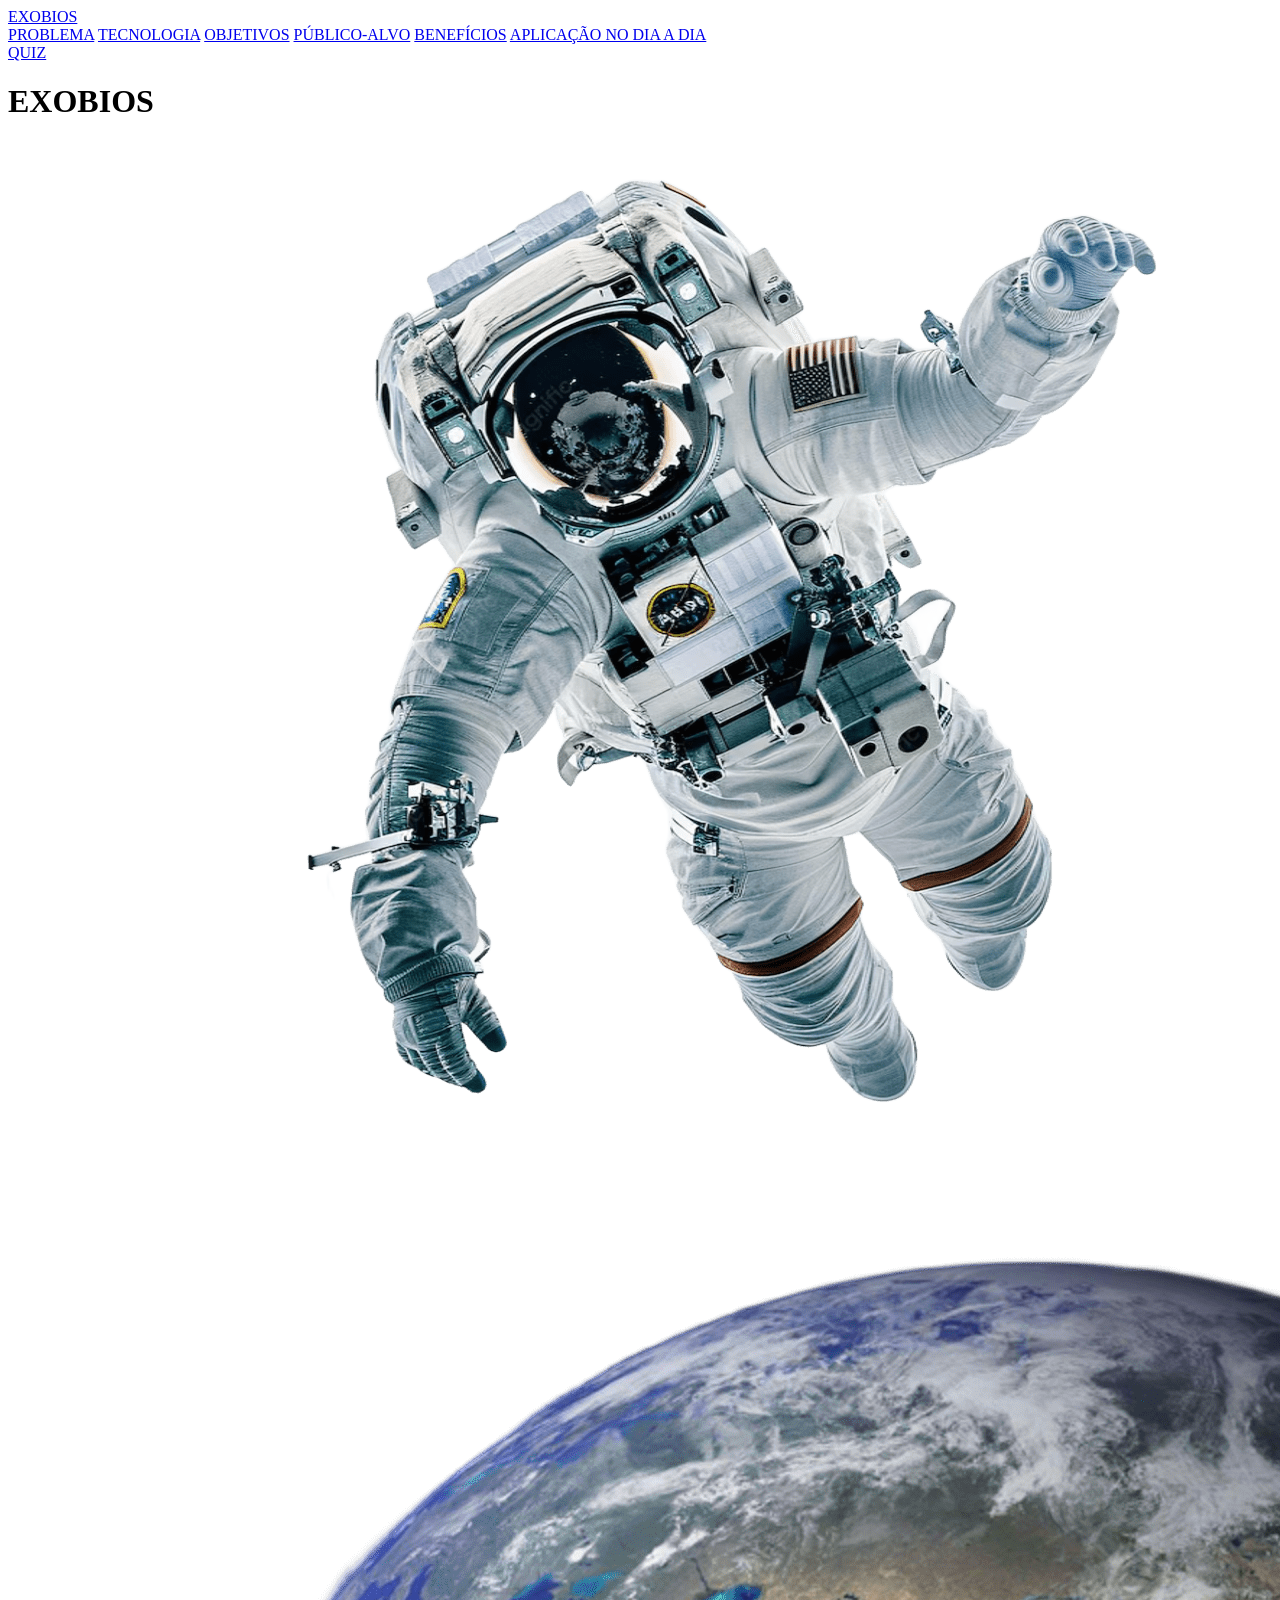
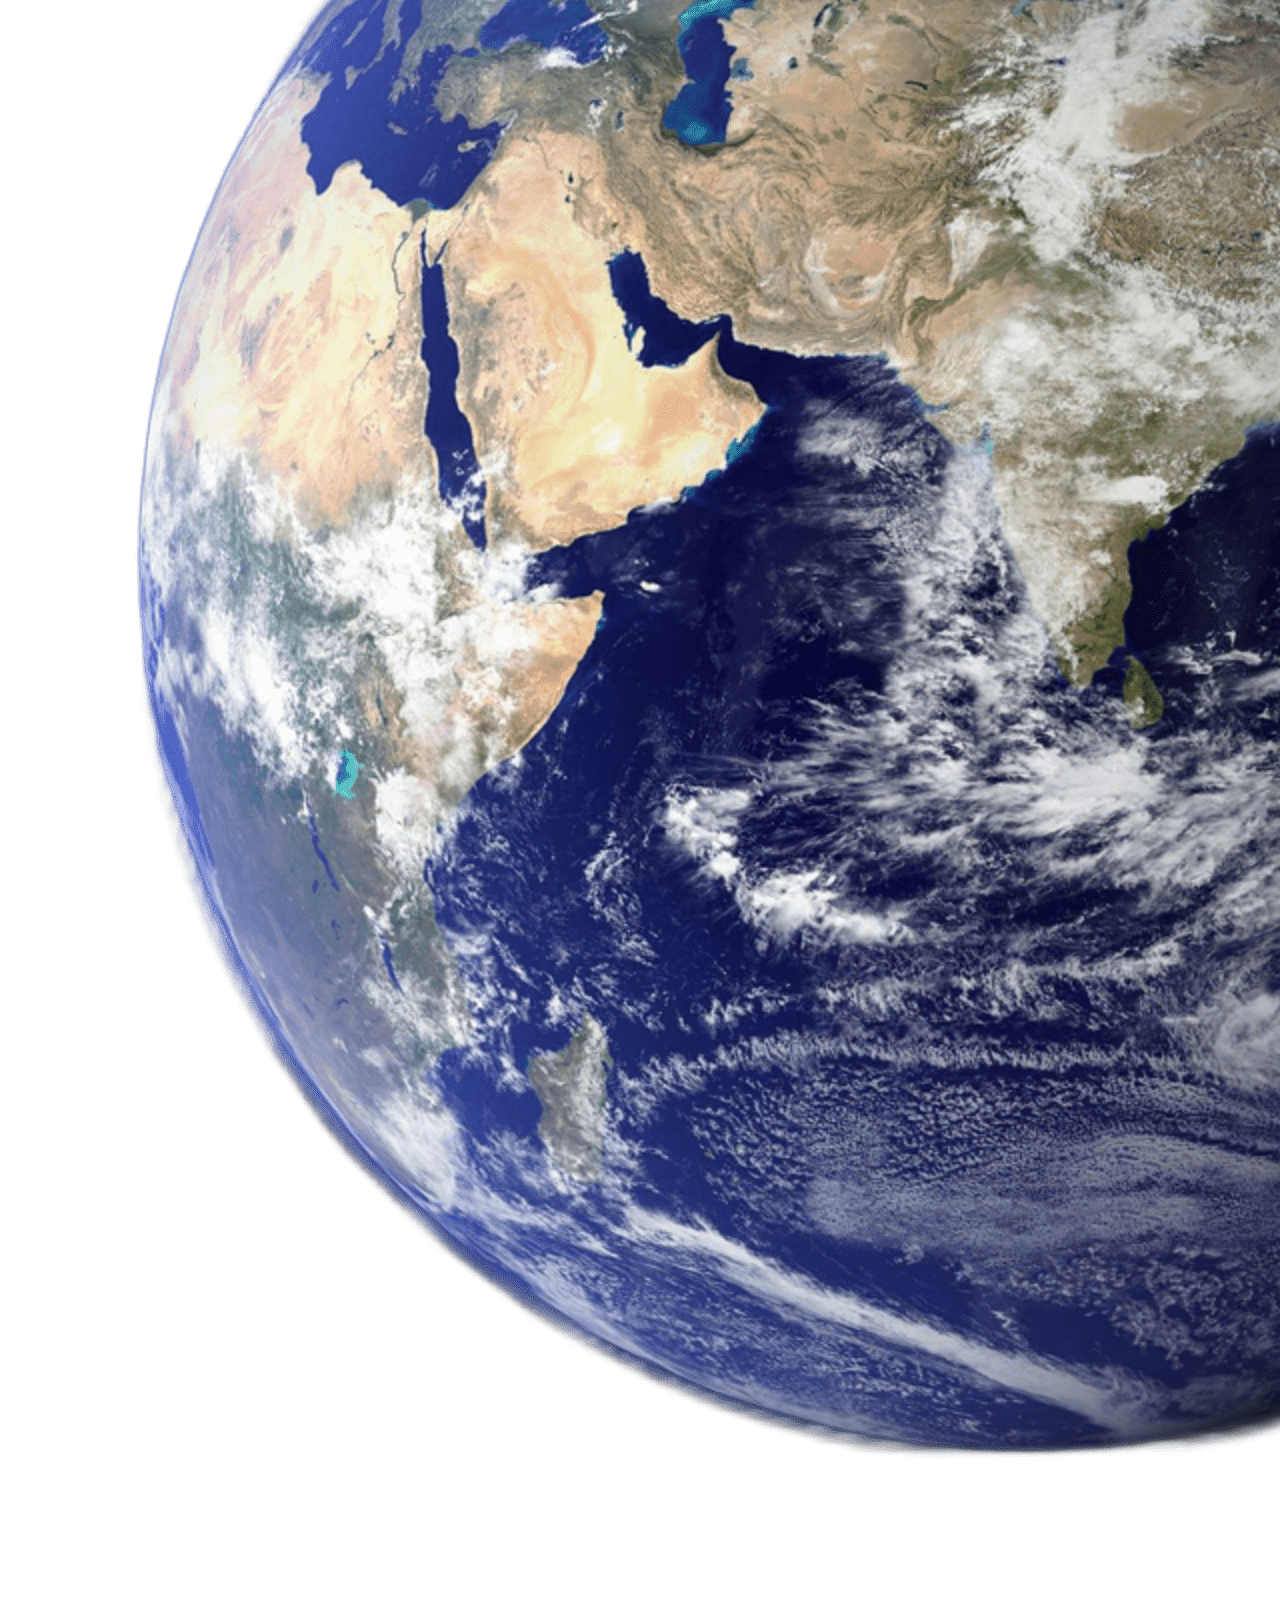
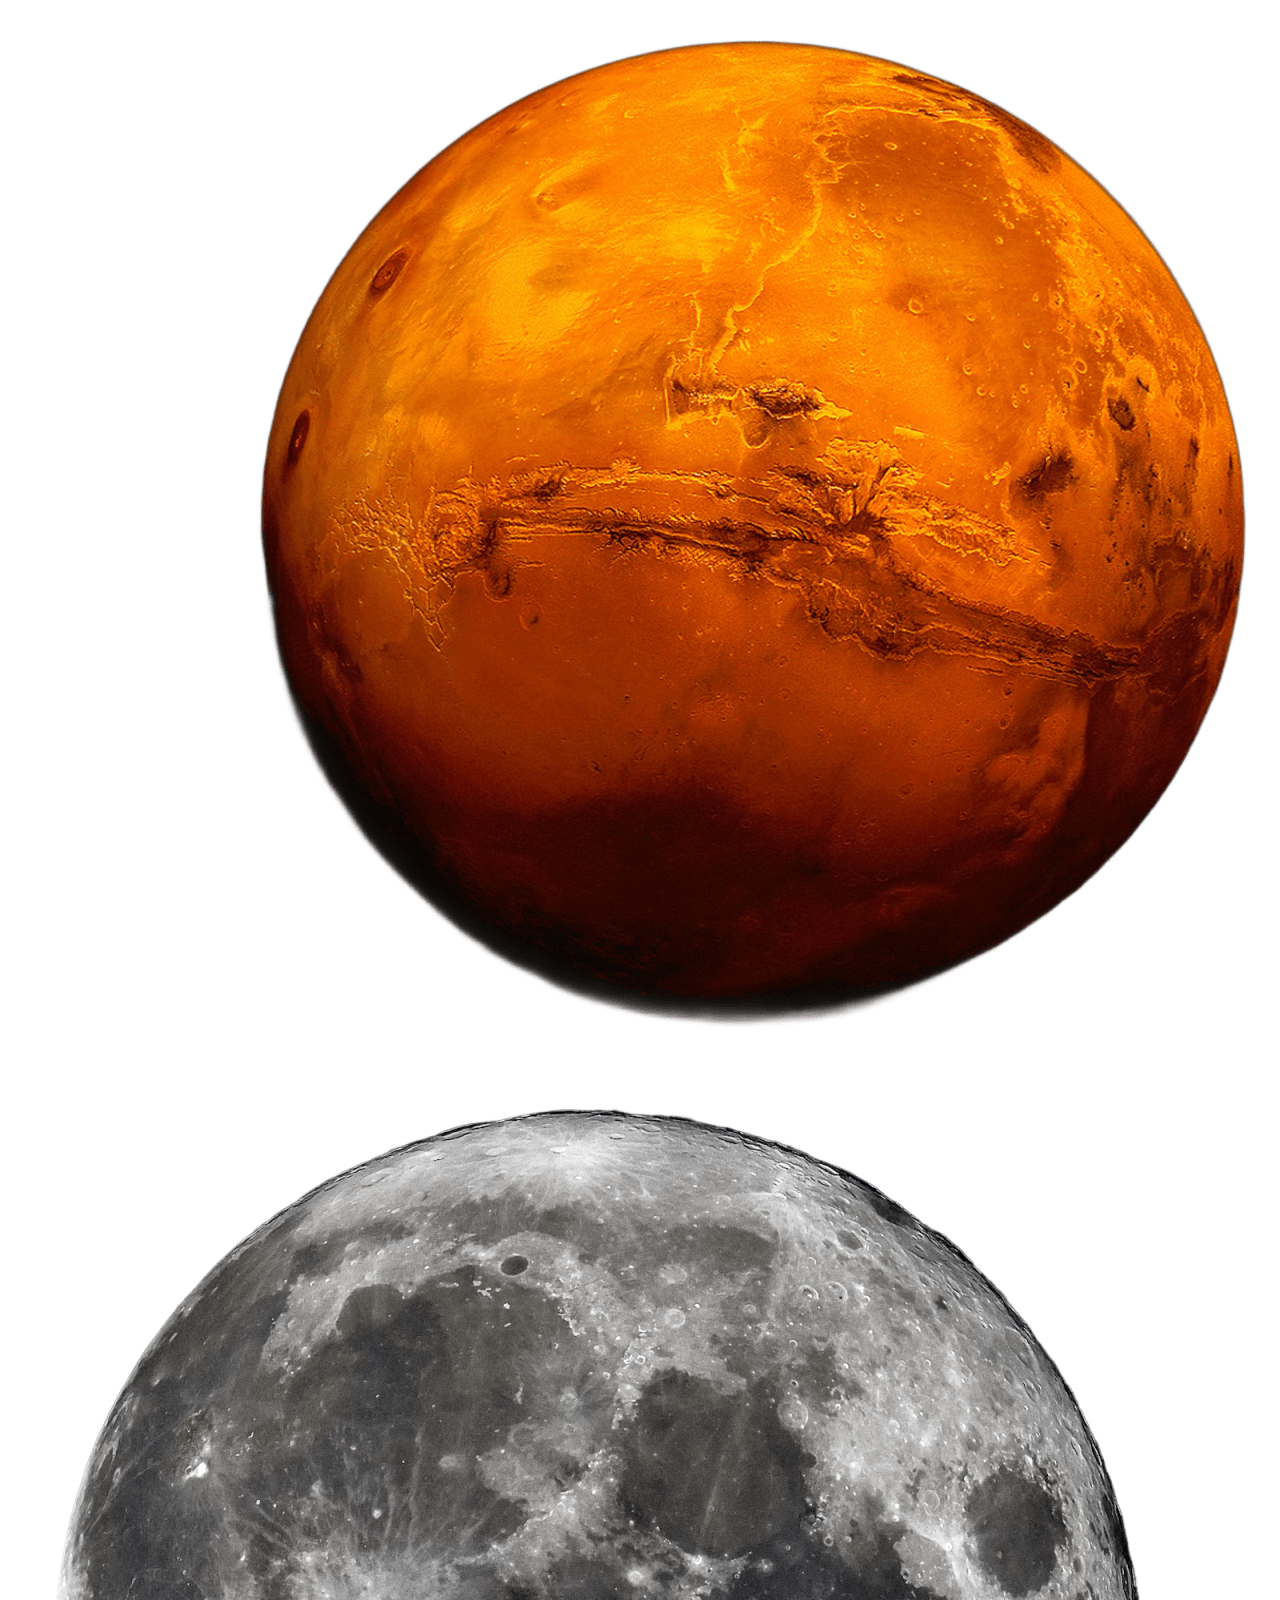
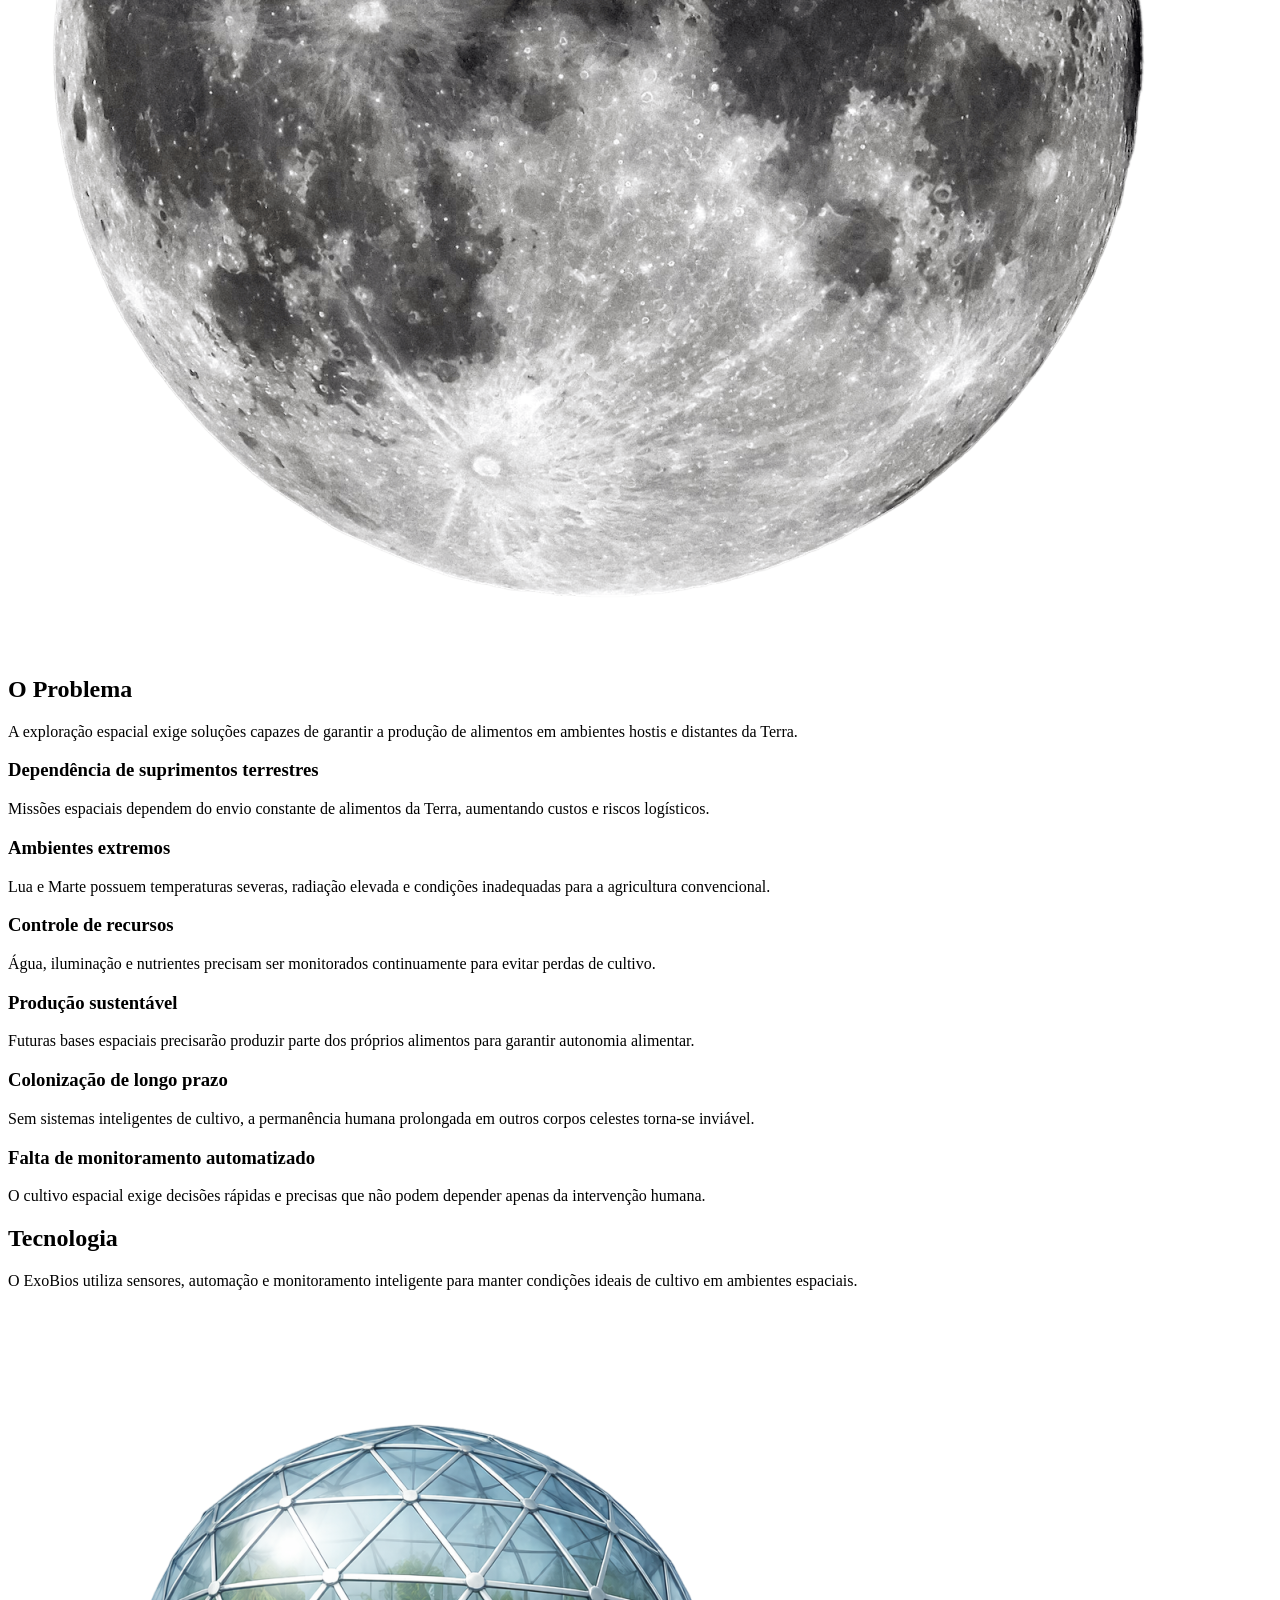
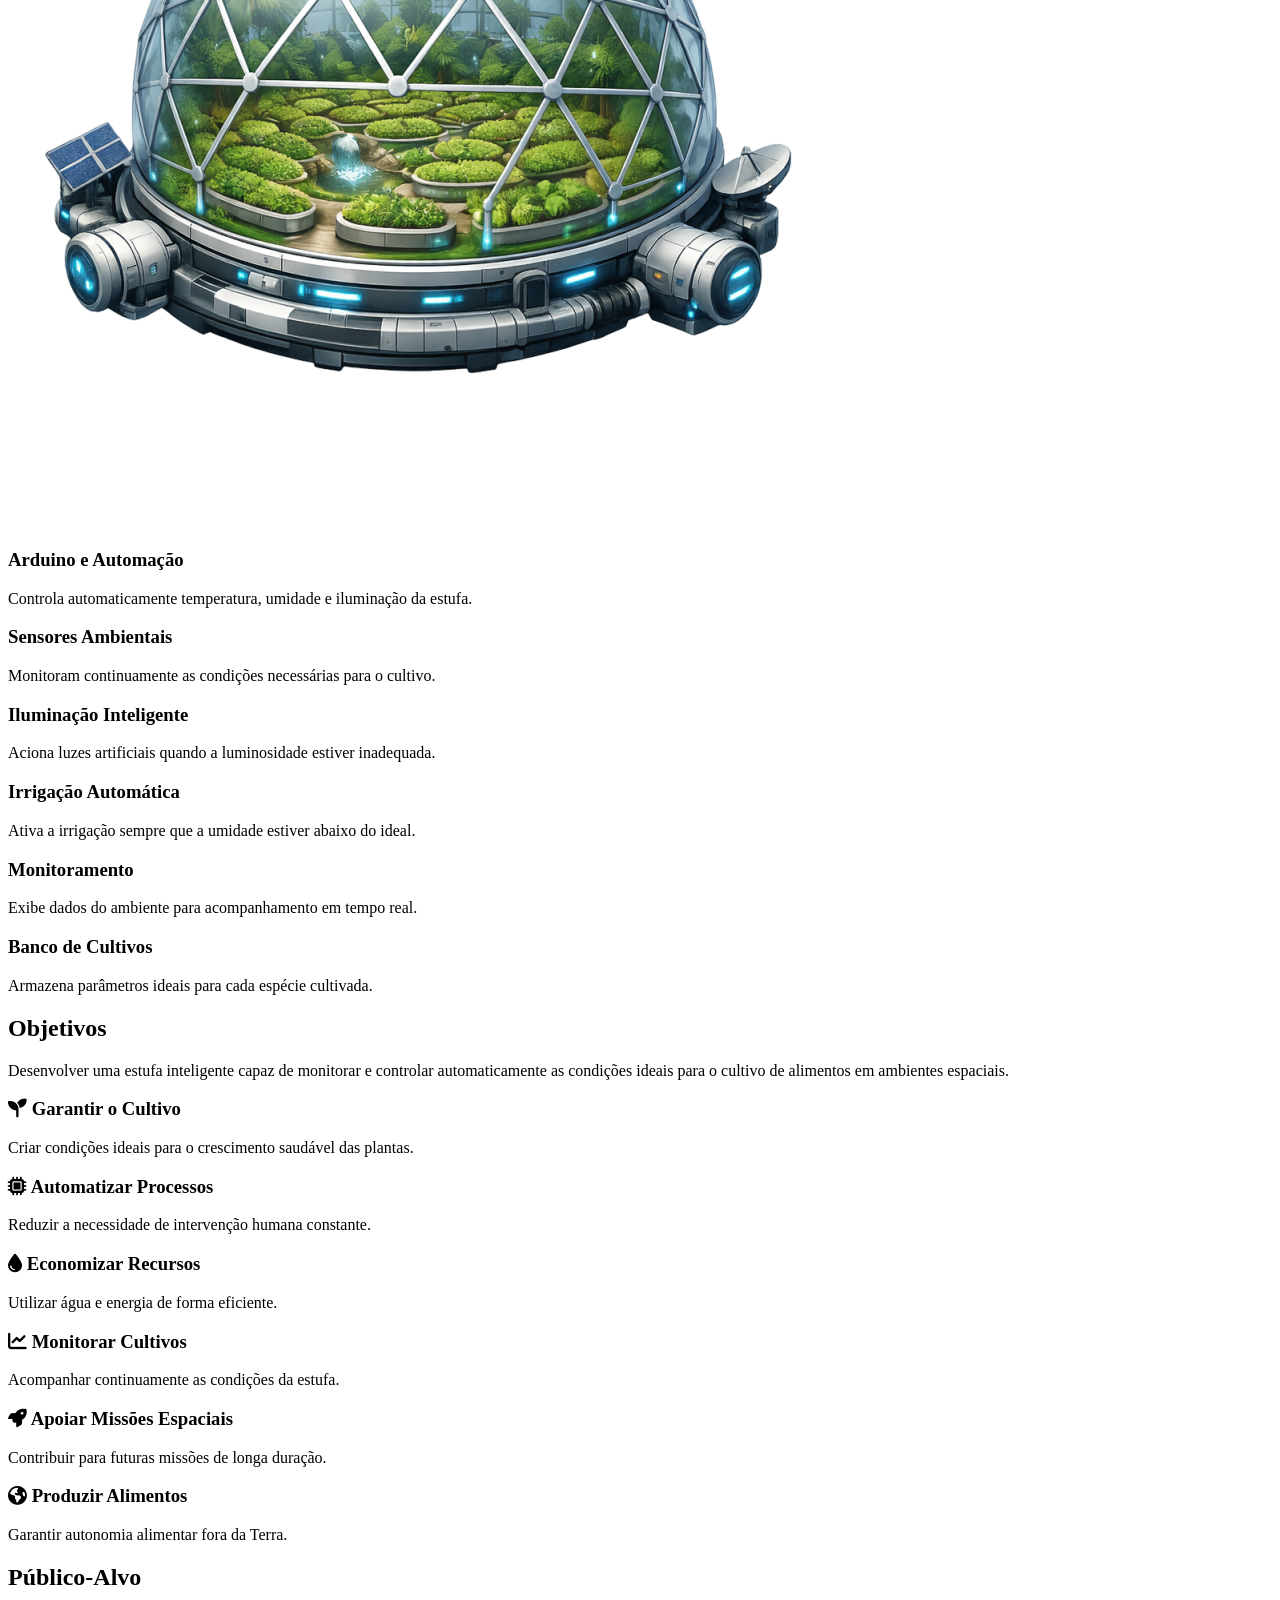
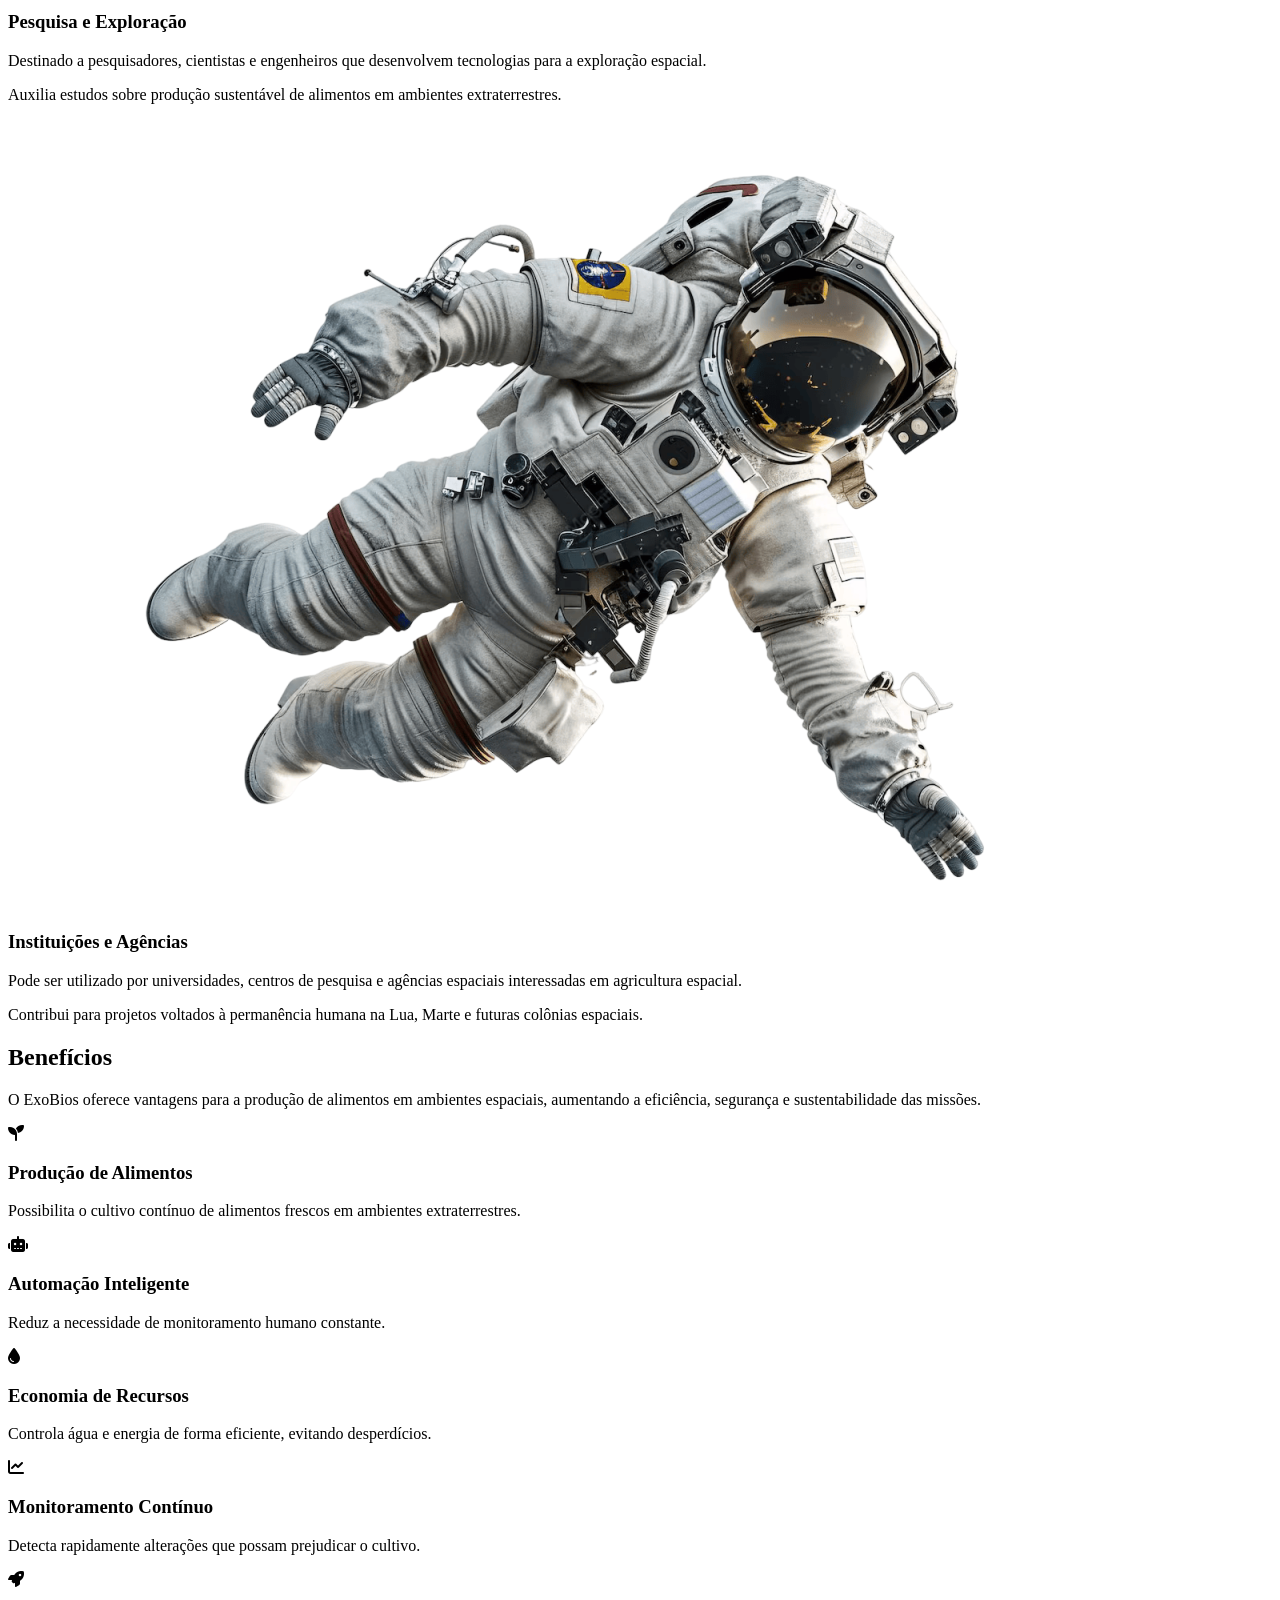
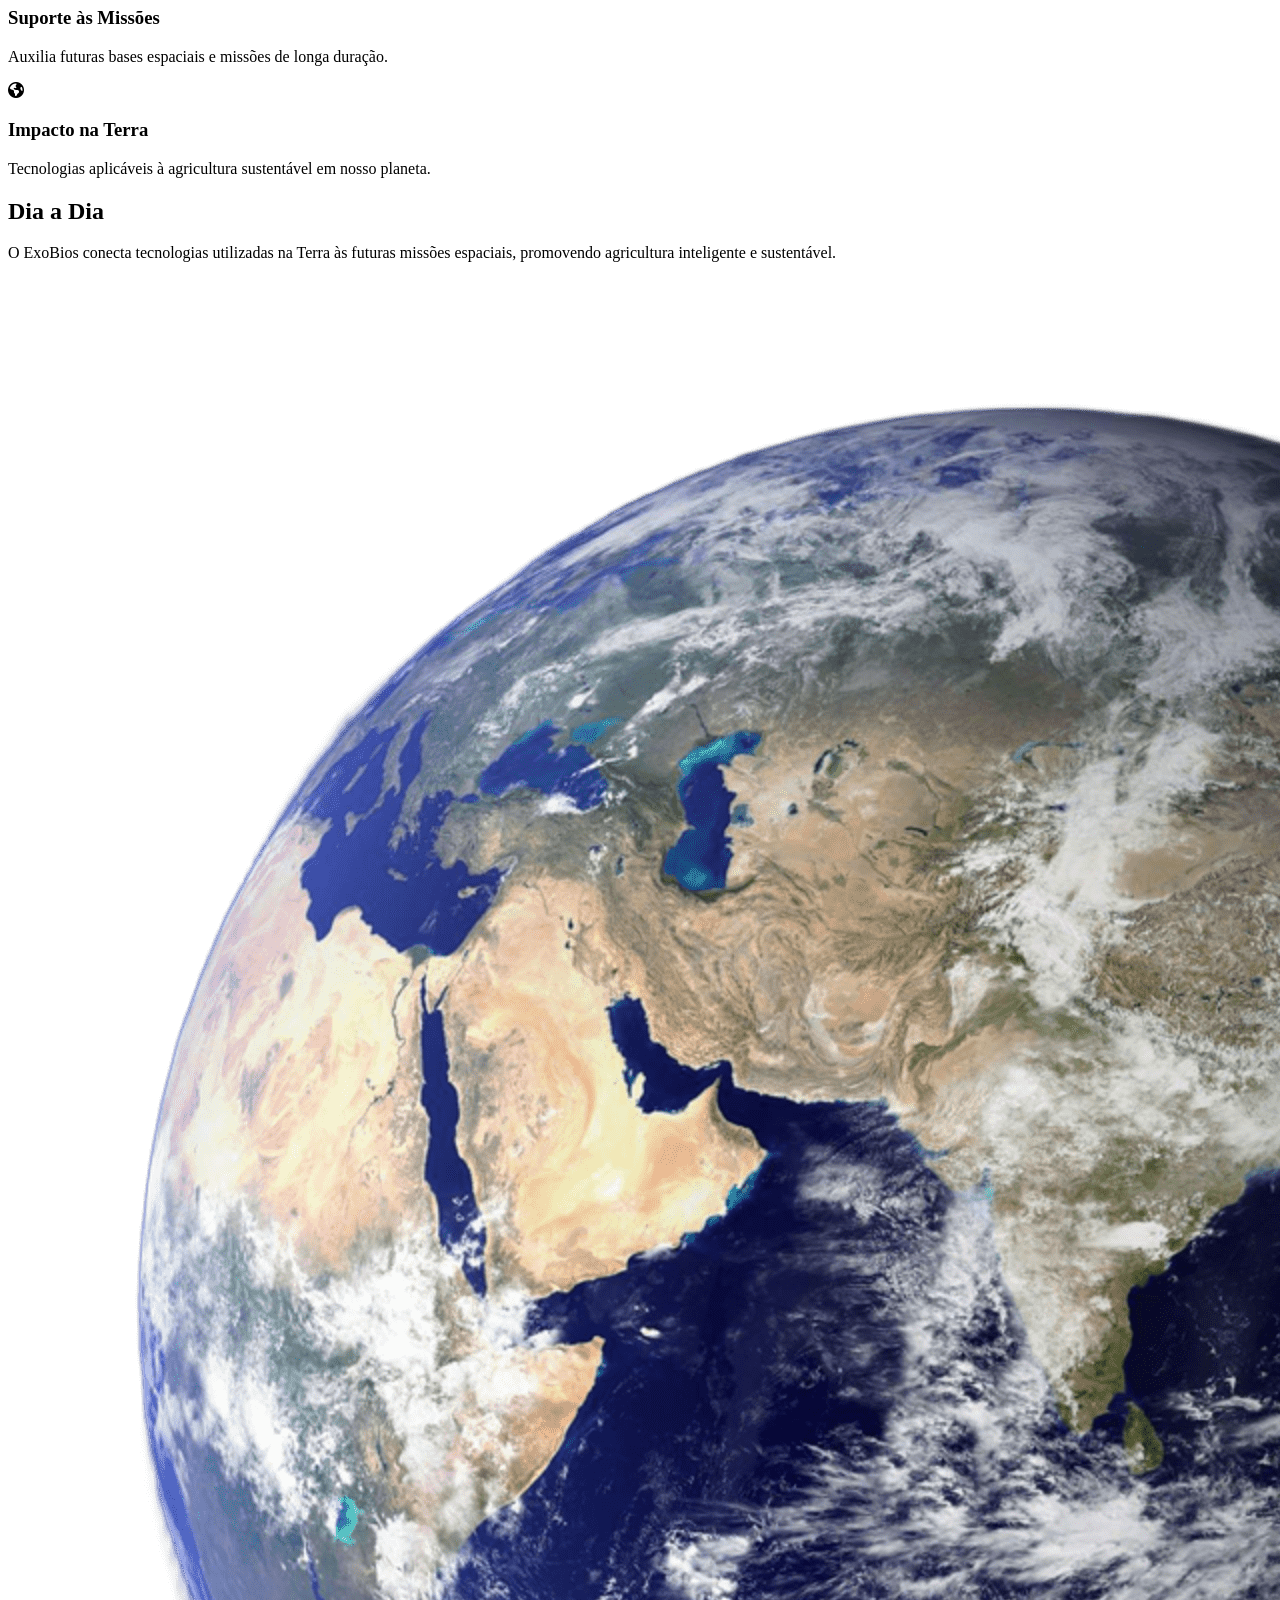
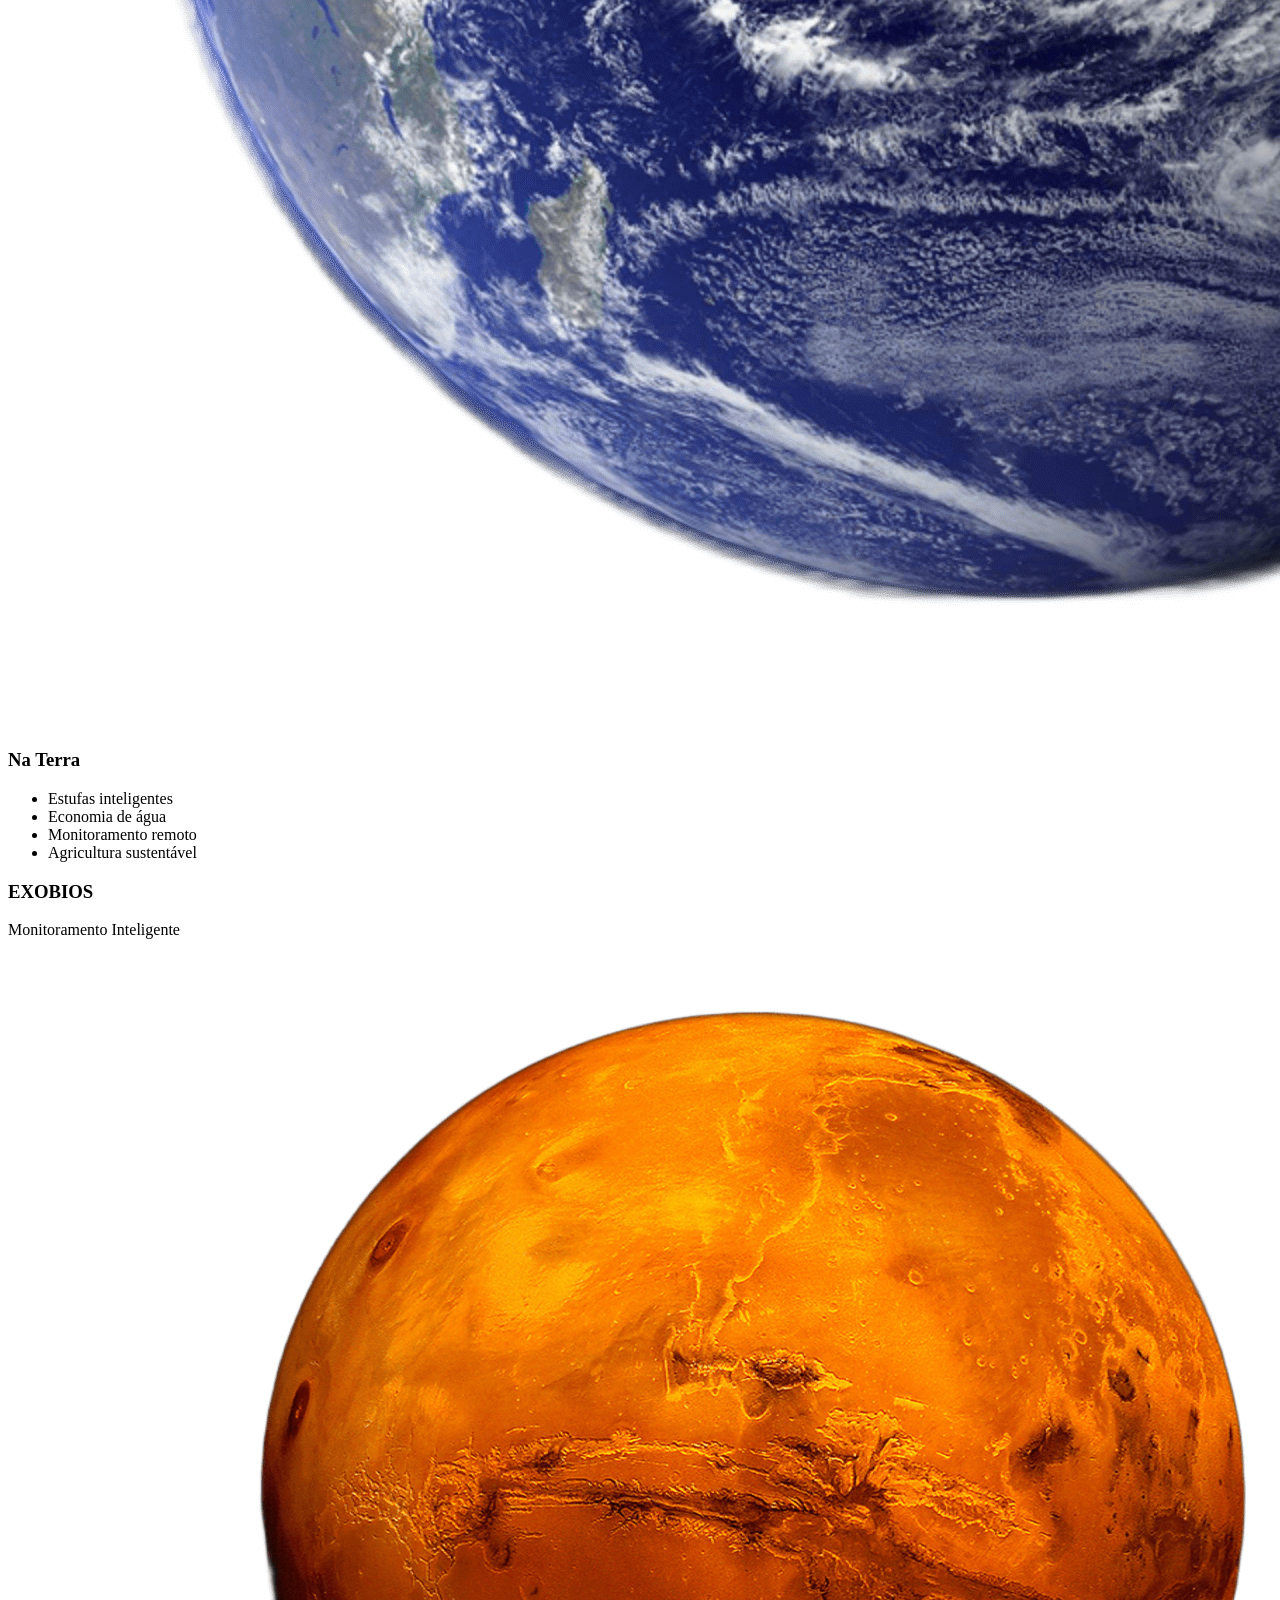
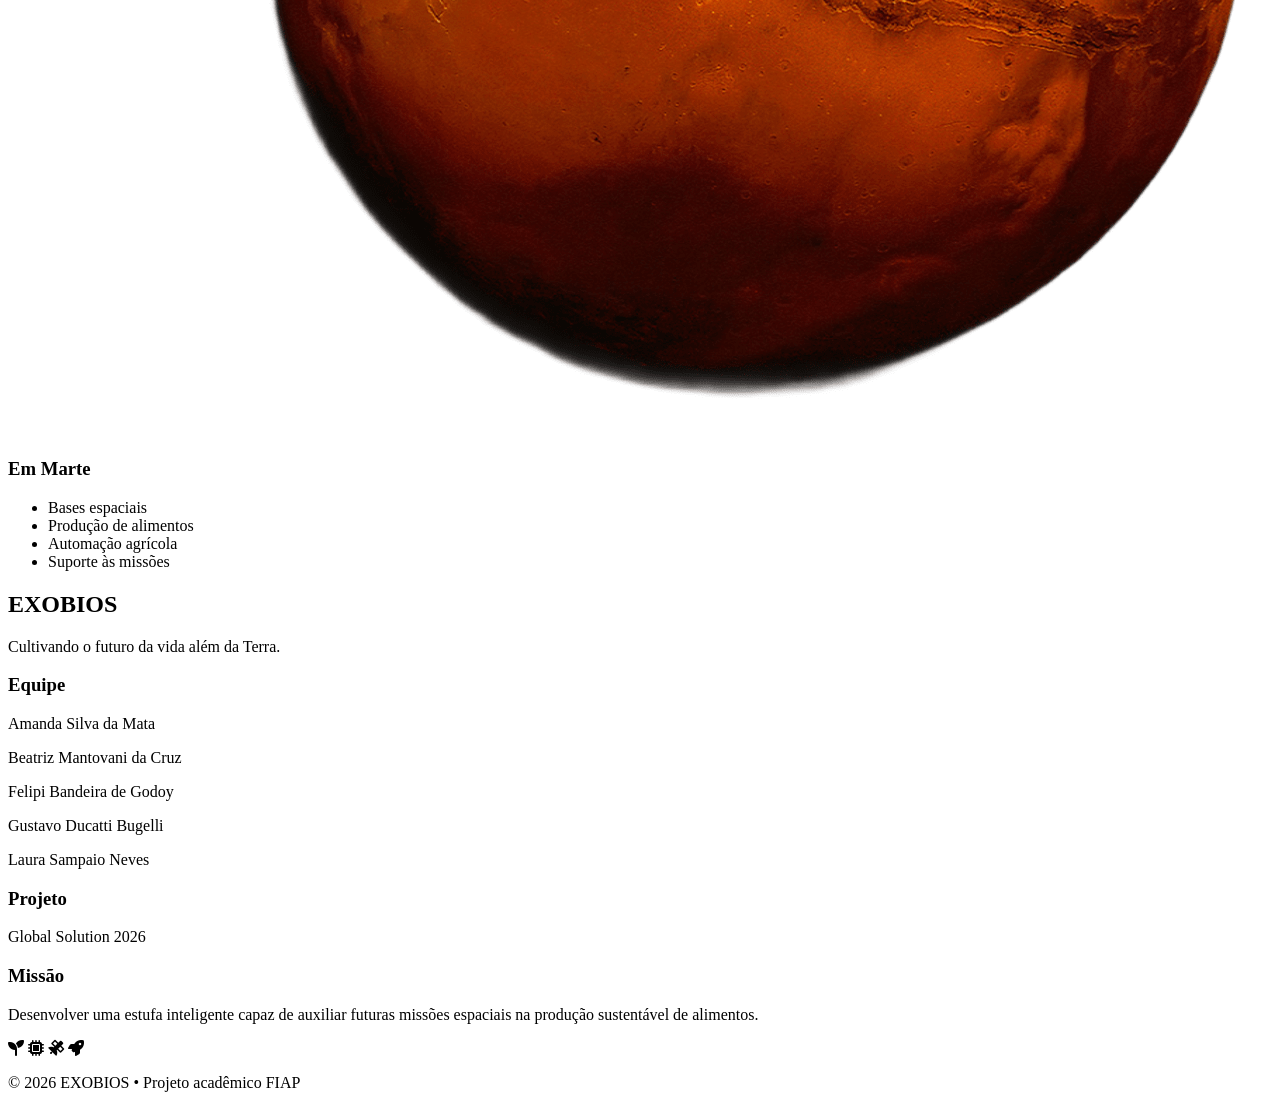
==== index.html @ e30b853f "add: adicionando index" ====
<!DOCTYPE html>
<html lang="en">
<head>
    <meta charset="UTF-8">
    <meta name="viewport" content="width=device-width, initial-scale=1.0">
    <link rel="stylesheet" href="src/style/style.css">
    <link rel="preconnect" href="https://fonts.googleapis.com">
    <link rel="preconnect" href="https://fonts.gstatic.com" crossorigin>
    <link href="https://fonts.googleapis.com/css2?family=Exo+2:ital,wght@0,100..900;1,100..900&family=Roboto:ital,wght@0,100..900;1,100..900&display=swap" rel="stylesheet">
    <link rel="stylesheet" href="https://cdnjs.cloudflare.com/ajax/libs/font-awesome/6.7.2/css/all.min.css">
    <link rel="icon" href="src/assets/imgs/lua-icon.svg" type="image/png">
    <title>EXOBIOS</title>
</head>
<body>
    <section class="wrapper">
        <div id="stars"></div>
        <div id="stars2"></div>
        <div id="stars3"></div>
    </section>
    <header>
        <div class="menu-container">
            <a href="index.html" class="exobios-home">EXOBIOS</a>
            <div class="menu-opcoes">
                <a href="#problema" class="menu-opcoes-link">PROBLEMA</a>
                <a href="#tecnologia" class="menu-opcoes-link">TECNOLOGIA</a>
                <a href="#objetivos" class="menu-opcoes-link">OBJETIVOS</a>
                <a href="#publico-alvo" class="menu-opcoes-link">PÚBLICO-ALVO</a>
                <a href="#beneficios" class="menu-opcoes-link">BENEFÍCIOS</a>
                <a href="#aplicacao" class="menu-opcoes-link">APLICAÇÃO NO DIA A DIA</a>
            </div>
            <a href="#" class="quiz-home">QUIZ</a>
        </div>
    </header>
    <main>
        <div class="hero-section">
            <h1>EXOBIOS</h1>
            <div class="planeta-container-terra">
                <div class="efeito-blur-terra"></div>
                <img src="src/assets/imgs/astronauta.png" alt="astronauta vindo em direção da tela" class="astronauta-img">
                <img src="src/assets/imgs/terra.png" alt="planeta terra" class="terra-img">
            </div>
        </div>
        <section id="problema" class="secao-problema">
            <div class="planeta-container-marte">
                <div class="efeito-blur-marte"></div>
                <img src="src/assets/imgs/marte.png" alt="planeta marte" class="marte-problema">
            </div>
            <div class="planeta-container-lua">
                <div class="efeito-blur-lua"></div>
                <img src="src/assets/imgs/lua.png" alt="satélite natural da terra, a lua" class="lua-problema">
            </div>
            <div class="titulo-secao">
                <div class="conteudo-titulo">
                    <h2>O Problema</h2>
                    <p>
                        A exploração espacial exige soluções capazes de garantir a produção de alimentos
                        em ambientes hostis e distantes da Terra.
                    </p>
                </div>
            </div>
            <div class="cards-problema">
                <div class="card-problema">
                    <h3>Dependência de suprimentos terrestres</h3>
                    <p>
                        Missões espaciais dependem do envio constante de alimentos da Terra,
                        aumentando custos e riscos logísticos.
                    </p>
                </div>
                <div class="card-problema">
                    <h3>Ambientes extremos</h3>
                    <p>
                        Lua e Marte possuem temperaturas severas, radiação elevada e condições
                        inadequadas para a agricultura convencional.
                    </p>
                </div>
                <div class="card-problema">
                    <h3>Controle de recursos</h3>
                    <p>
                        Água, iluminação e nutrientes precisam ser monitorados continuamente
                        para evitar perdas de cultivo.
                    </p>
                </div>
                <div class="card-problema">
                    <h3>Produção sustentável</h3>
                    <p>
                        Futuras bases espaciais precisarão produzir parte dos próprios alimentos
                        para garantir autonomia alimentar.
                    </p>
                </div>
                <div class="card-problema">
                    <h3>Colonização de longo prazo</h3>
                    <p>
                        Sem sistemas inteligentes de cultivo, a permanência humana prolongada
                        em outros corpos celestes torna-se inviável.
                    </p>
                </div>
                <div class="card-problema">
                    <h3>Falta de monitoramento automatizado</h3>
                    <p>
                        O cultivo espacial exige decisões rápidas e precisas que não podem
                        depender apenas da intervenção humana.
                    </p>
                </div>
            </div>
        </section>
        <section id="tecnologia" class="secao-tecnologia">
            <div class="topo-tecnologia">
                <div class="texto-tecnologia">
                    <h2>Tecnologia</h2>
                    <p>
                        O ExoBios utiliza sensores, automação e monitoramento inteligente
                        para manter condições ideais de cultivo em ambientes espaciais.
                    </p>
                </div>
                <div class="imagem-tecnologia">
                    <img src="src/assets/imgs/estufa.png"
                        alt="estufa espacial inteligente">
                </div>
            </div>
            <div class="cards-tecnologia">
                <div class="card-tecnologia">
                    <h3>Arduino e Automação</h3>
                    <p>
                        Controla automaticamente temperatura, umidade e iluminação da estufa.
                    </p>
                </div>
                <div class="card-tecnologia">
                    <h3>Sensores Ambientais</h3>
                    <p>
                        Monitoram continuamente as condições necessárias para o cultivo.
                    </p>
                </div>
                <div class="card-tecnologia">
                    <h3>Iluminação Inteligente</h3>
                    <p>
                        Aciona luzes artificiais quando a luminosidade estiver inadequada.
                    </p>
                </div>
                <div class="card-tecnologia">
                    <h3>Irrigação Automática</h3>
                    <p>
                        Ativa a irrigação sempre que a umidade estiver abaixo do ideal.
                    </p>
                </div>
                <div class="card-tecnologia">
                    <h3>Monitoramento</h3>
                    <p>
                        Exibe dados do ambiente para acompanhamento em tempo real.
                    </p>
                </div>
                <div class="card-tecnologia">
                    <h3>Banco de Cultivos</h3>
                    <p>
                        Armazena parâmetros ideais para cada espécie cultivada.
                    </p>
                </div>
            </div>
        </section>
        <section id="objetivos" class="secao-objetivos">
            <div class="titulo-objetivos">
                <h2>Objetivos</h2>
                <p>
                    Desenvolver uma estufa inteligente capaz de monitorar e controlar
                    automaticamente as condições ideais para o cultivo de alimentos em ambientes espaciais.
                </p>
            </div>
            <div class="timeline">
                <div class="objetivo-item">
                    <div class="circulo"></div>
                    <div class="conteudo">
                        <h3><i class="fa-solid fa-seedling"></i> Garantir o Cultivo</h3>
                        <p>Criar condições ideais para o crescimento saudável das plantas.</p>
                    </div>
                </div>
                <div class="objetivo-item">
                    <div class="circulo"></div>
                    <div class="conteudo">
                        <h3><i class="fa-solid fa-microchip"></i> Automatizar Processos</h3>
                        <p>Reduzir a necessidade de intervenção humana constante.</p>
                    </div>
                </div>
                <div class="objetivo-item">
                    <div class="circulo"></div>
                    <div class="conteudo">
                        <h3><i class="fa-solid fa-droplet"></i> Economizar Recursos</h3>
                        <p>Utilizar água e energia de forma eficiente.</p>
                    </div>
                </div>
                <div class="objetivo-item">
                    <div class="circulo"></div>
                    <div class="conteudo">
                        <h3><i class="fa-solid fa-chart-line"></i> Monitorar Cultivos</h3>
                        <p>Acompanhar continuamente as condições da estufa.</p>
                    </div>
                </div>
                <div class="objetivo-item">
                    <div class="circulo"></div>
                    <div class="conteudo">
                        <h3><i class="fa-solid fa-rocket"></i> Apoiar Missões Espaciais</h3>
                        <p>Contribuir para futuras missões de longa duração.</p>
                    </div>
                </div>
                <div class="objetivo-item">
                    <div class="circulo"></div>
                    <div class="conteudo">
                        <h3><i class="fa-solid fa-earth-americas"></i> Produzir Alimentos</h3>
                        <p>Garantir autonomia alimentar fora da Terra.</p>
                    </div>
                </div>
            </div>
        </section>
        <section id="publico-alvo" class="secao-publico-alvo">
            <div class="titulo-publico">
                <h2>Público-Alvo</h2>
            </div>
            <div class="conteudo-publico">
                <div class="texto-publico esquerda">
                    <h3>Pesquisa e Exploração</h3>
                    <p>
                        Destinado a pesquisadores, cientistas e engenheiros que desenvolvem
                        tecnologias para a exploração espacial.
                    </p>
                    <p>
                        Auxilia estudos sobre produção sustentável de alimentos em ambientes
                        extraterrestres.
                    </p>
                </div>
                <div class="imagem-publico">
                    <img src="src/assets/imgs/astronauta2.png"
                        alt="astronauta realizando no espaço">
                </div>
                <div class="texto-publico direita">
                    <h3>Instituições e Agências</h3>
                    <p>
                        Pode ser utilizado por universidades, centros de pesquisa e
                        agências espaciais interessadas em agricultura espacial.
                    </p>
                    <p>
                        Contribui para projetos voltados à permanência humana na Lua,
                        Marte e futuras colônias espaciais.
                    </p>
                </div>
            </div>
        </section>
        <section id="beneficios" class="secao-beneficios">
            <div class="titulo-beneficios">
                <h2>Benefícios</h2>
                <p>
                    O ExoBios oferece vantagens para a produção de alimentos em ambientes espaciais,
                    aumentando a eficiência, segurança e sustentabilidade das missões.
                </p>
            </div>
            <div class="beneficios-container">
                <div class="beneficio-item">
                    <i class="fa-solid fa-seedling icone-beneficio"></i>
                    <h3>Produção de Alimentos</h3>
                    <p>
                        Possibilita o cultivo contínuo de alimentos frescos em ambientes extraterrestres.
                    </p>
                </div>
                <div class="beneficio-item">
                    <i class="fa-solid fa-robot icone-beneficio"></i>
                    <h3>Automação Inteligente</h3>
                    <p>
                        Reduz a necessidade de monitoramento humano constante.
                    </p>
                </div>
                <div class="beneficio-item">
                    <i class="fa-solid fa-droplet icone-beneficio"></i>
                    <h3>Economia de Recursos</h3>
                    <p>
                        Controla água e energia de forma eficiente, evitando desperdícios.
                    </p>
                </div>
                <div class="beneficio-item">
                    <i class="fa-solid fa-chart-line icone-beneficio"></i>
                    <h3>Monitoramento Contínuo</h3>
                    <p>
                        Detecta rapidamente alterações que possam prejudicar o cultivo.
                    </p>
                </div>
                <div class="beneficio-item">
                    <i class="fa-solid fa-rocket icone-beneficio"></i>
                    <h3>Suporte às Missões</h3>
                    <p>
                        Auxilia futuras bases espaciais e missões de longa duração.
                    </p>
                </div>
                <div class="beneficio-item">
                    <i class="fa-solid fa-earth-americas icone-beneficio"></i>
                    <h3>Impacto na Terra</h3>
                    <p>
                        Tecnologias aplicáveis à agricultura sustentável em nosso planeta.
                    </p>
                </div>
            </div>
        </section>
        <section id="aplicacao" class="secao-aplicacao">
            <div class="titulo-aplicacao">
                <h2>Dia a Dia</h2>
                <p>
                    O ExoBios conecta tecnologias utilizadas na Terra às futuras missões espaciais,
                    promovendo agricultura inteligente e sustentável.
                </p>
            </div>
            <div class="aplicacao-container">
                <div class="planeta-aplicacao">
                    <img src="src/assets/imgs/terra.png" alt="planeta terra">
                    <h3>Na Terra</h3>
                    <ul>
                        <li>Estufas inteligentes</li>
                        <li>Economia de água</li>
                        <li>Monitoramento remoto</li>
                        <li>Agricultura sustentável</li>
                    </ul>
                </div>
                <div class="exobios-centro">
                    <div class="linha-esquerda"></div>
                    <div class="nucleo-exobios">
                        <h3>EXOBIOS</h3>
                        <p>Monitoramento Inteligente</p>
                    </div>
                    <div class="linha-direita"></div>
                </div>
                <div class="planeta-aplicacao">
                    <img src="src/assets/imgs/marte.png" alt="planeta marte">
                    <h3>Em Marte</h3>
                    <ul>
                        <li>Bases espaciais</li>
                        <li>Produção de alimentos</li>
                        <li>Automação agrícola</li>
                        <li>Suporte às missões</li>
                    </ul>
                </div>
            </div>
        </section>
    </main>
        <footer class="footer-exobios">
    <div class="footer-topo">
        <div class="footer-linha"></div>
        <h2 class="footer-logo">EXOBIOS</h2>
        <p class="footer-slogan">
            Cultivando o futuro da vida além da Terra.
        </p>
    </div>
    <div class="footer-conteudo">
        <div class="footer-coluna">
            <h3>Equipe</h3>
            <p>Amanda Silva da Mata</p>
            <p>Beatriz Mantovani da Cruz</p>
            <p>Felipi Bandeira de Godoy</p>
            <p>Gustavo Ducatti Bugelli</p>
            <p>Laura Sampaio Neves</p>
        </div>
        <div class="footer-coluna">
            <h3>Projeto</h3>
            <p>Global Solution 2026</p>
        </div>
        <div class="footer-coluna">
            <h3>Missão</h3>
            <p>
                Desenvolver uma estufa inteligente capaz de auxiliar
                futuras missões espaciais na produção sustentável de alimentos.
            </p>
        </div>
    </div>
    <div class="footer-base">
        <div class="footer-planetas">
            <i class="fa-solid fa-seedling"></i>
            <i class="fa-solid fa-microchip"></i>
            <i class="fa-solid fa-satellite"></i>
            <i class="fa-solid fa-rocket"></i>
        </div>
        <p>
            © 2026 EXOBIOS • Projeto acadêmico FIAP
        </p>
    </div>
    </footer>
</body>
</html>
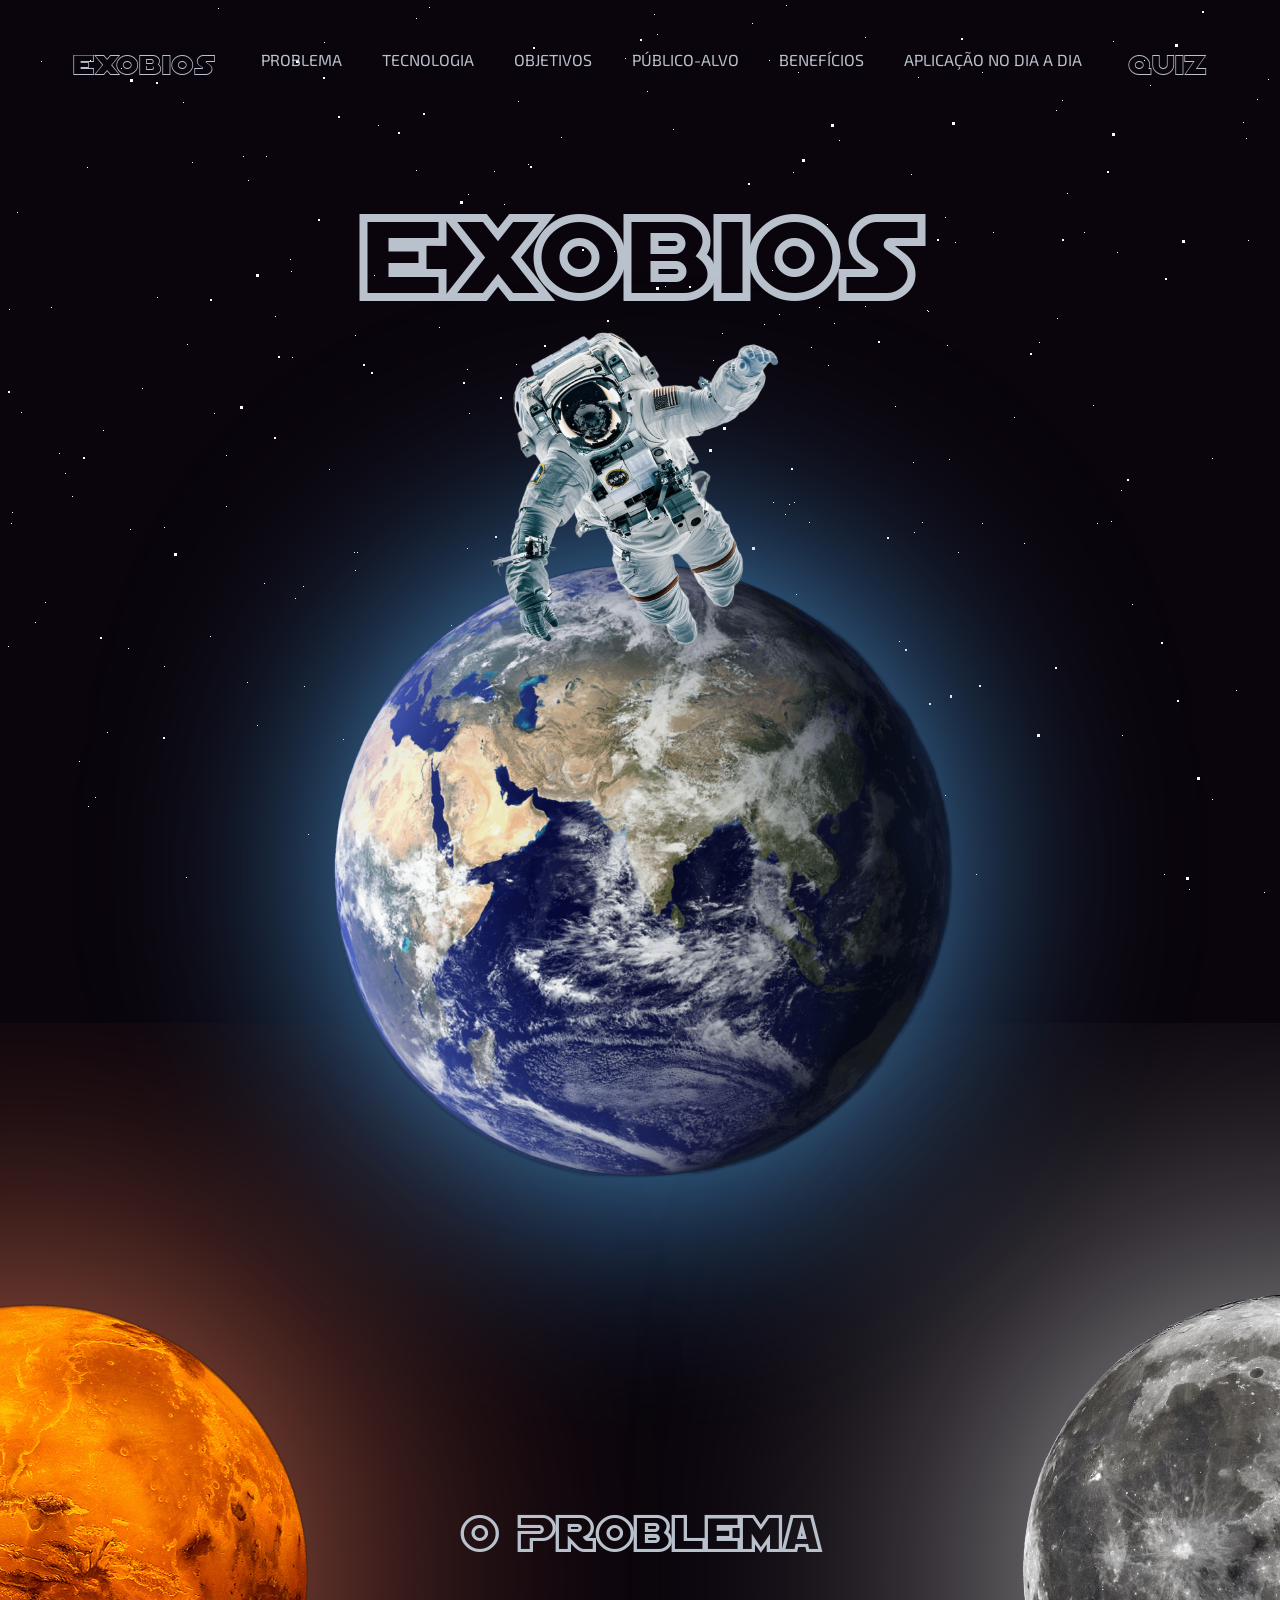
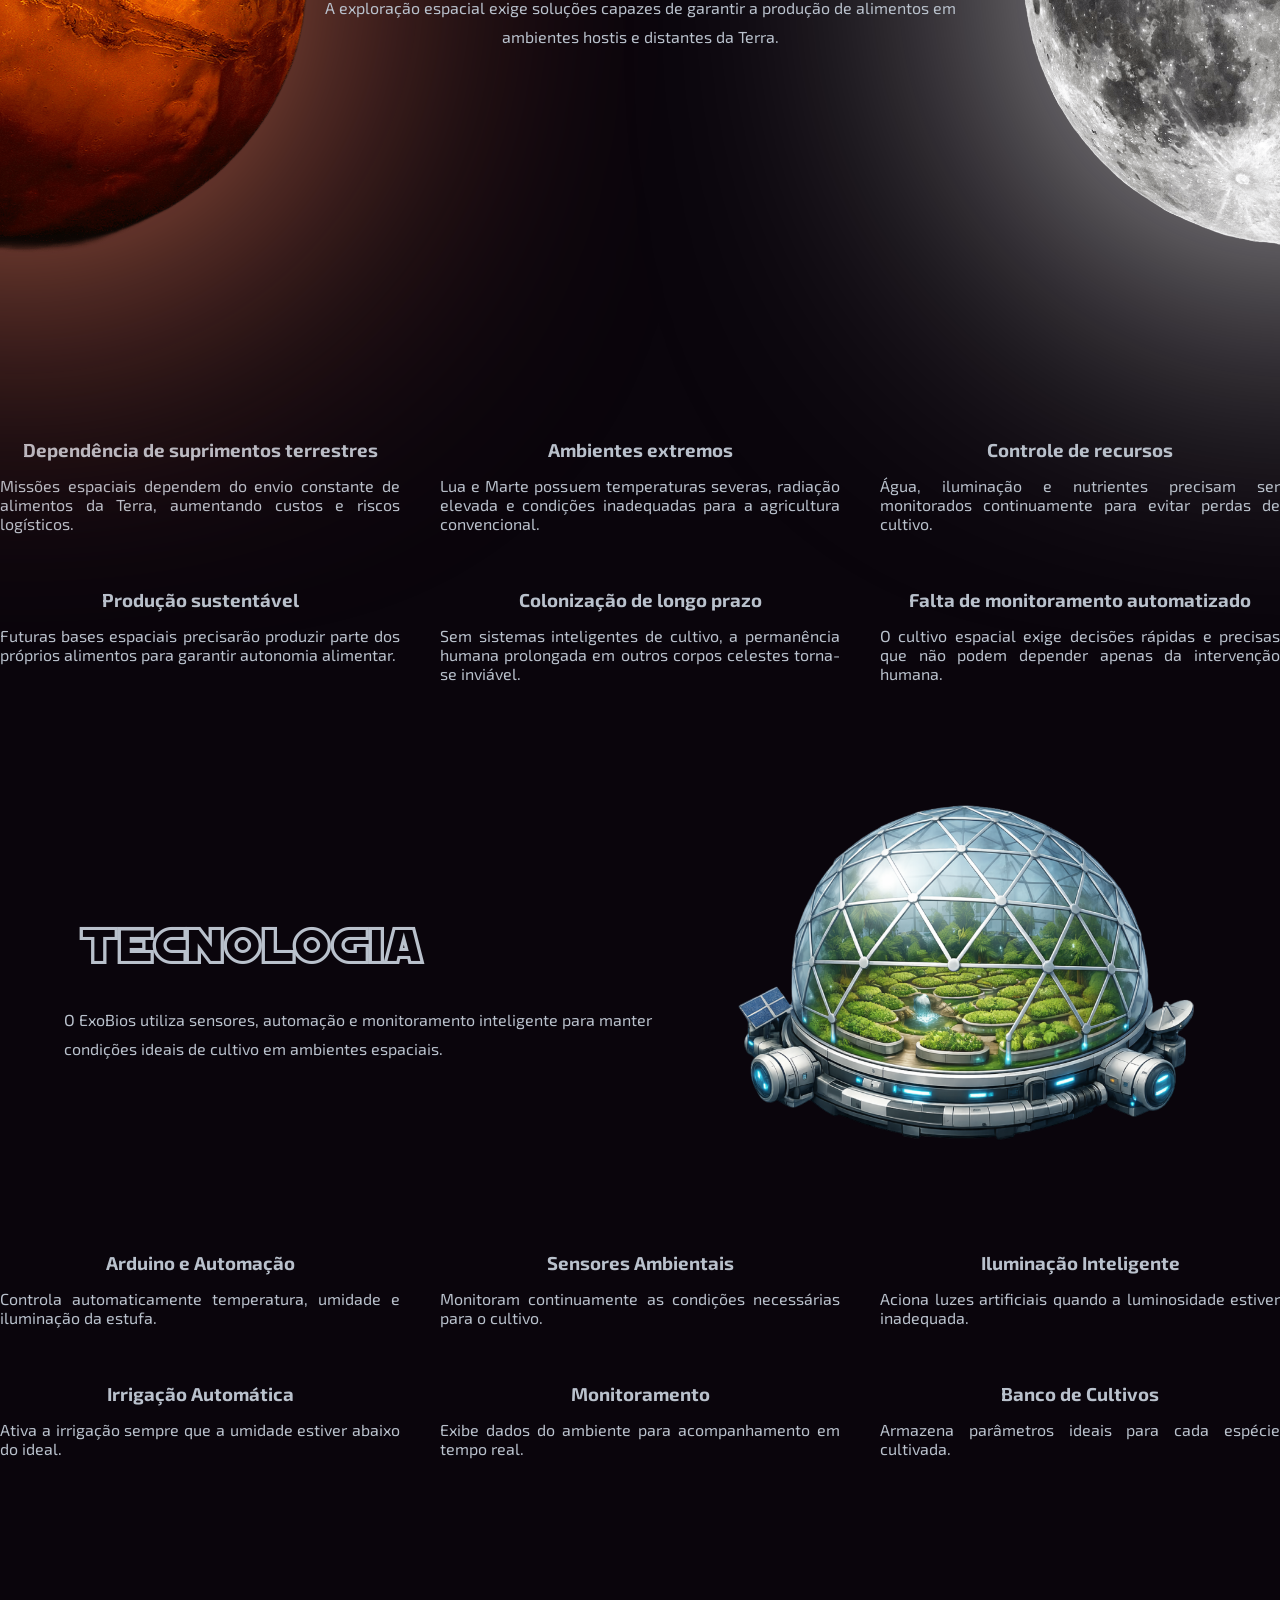
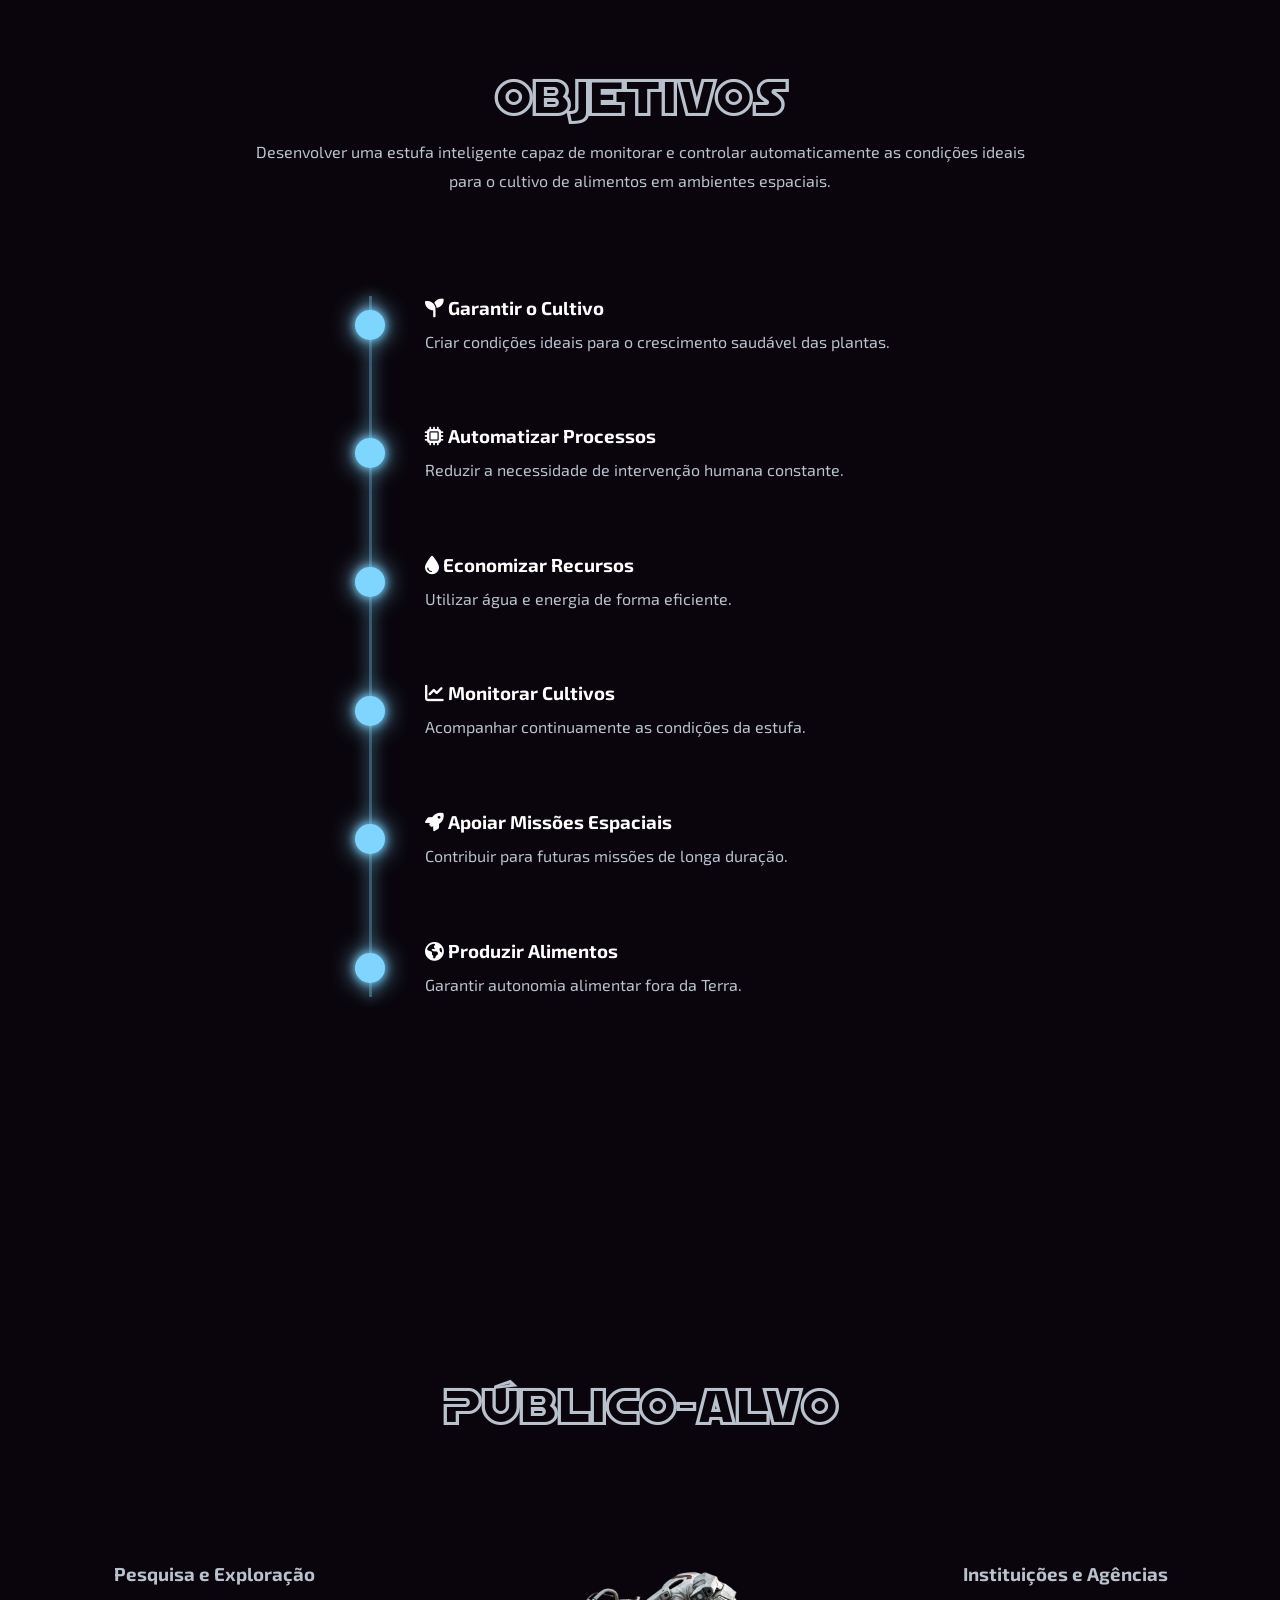
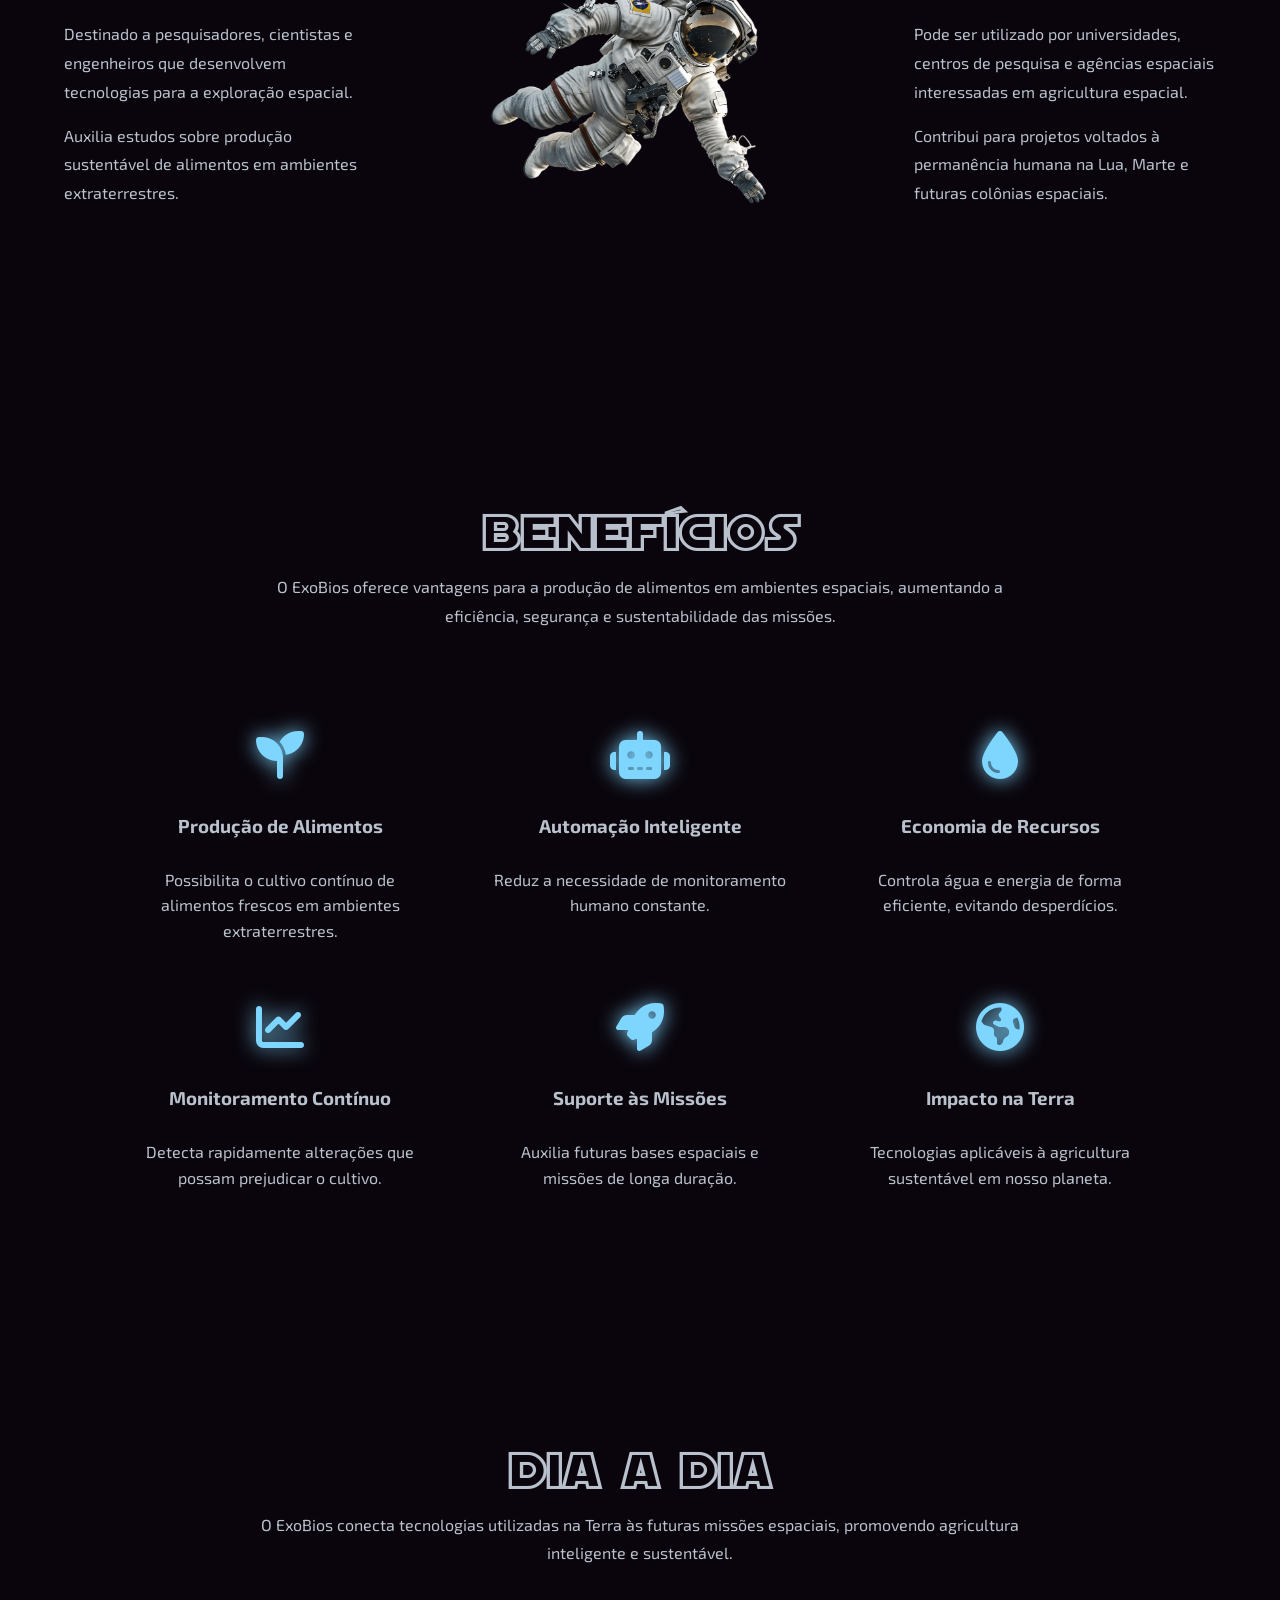
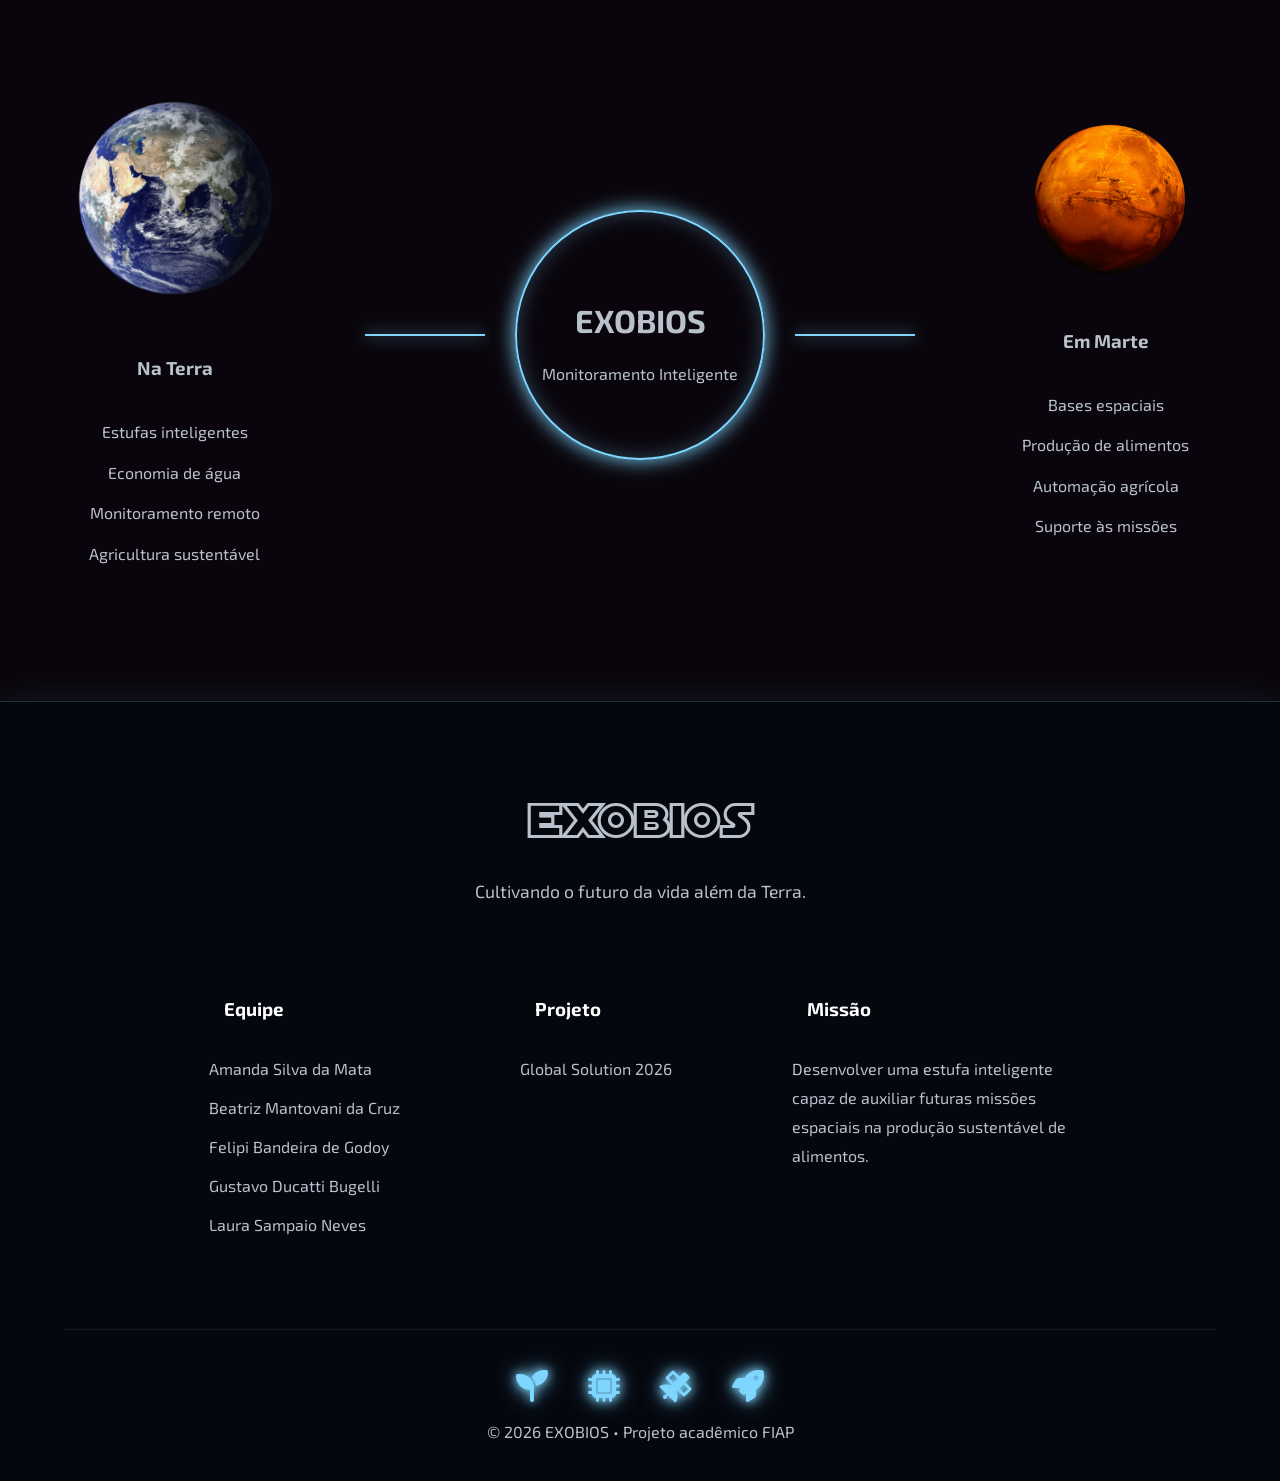
==== commit ea86cc4a: "add: adicionando quiz" ====
--- a/index.html
+++ b/index.html
@@ -28,7 +28,7 @@
                 <a href="#beneficios" class="menu-opcoes-link">BENEFÍCIOS</a>
                 <a href="#aplicacao" class="menu-opcoes-link">APLICAÇÃO NO DIA A DIA</a>
             </div>
-            <a href="#" class="quiz-home">QUIZ</a>
+            <a href="./src/pages/quiz.html" class="quiz-home">QUIZ</a>
         </div>
     </header>
     <main>
--- a/src/style/style.css
+++ b/src/style/style.css
@@ -0,0 +1,1197 @@
+*{
+    margin: 0;
+    padding: 0;
+    box-sizing: border-box;
+}
+
+@font-face {
+    font-family: 'SF';
+    src: url('../assets/fonts/SF\ Distant\ Galaxy\ Outline.ttf');
+}
+
+:root {
+  --fundo-body: #0A050C;
+  --texto: #B9C1CC;
+}
+
+html{
+    scroll-behavior: smooth;
+}
+
+body{
+    background-color: var(--fundo-body);
+    color: var(--texto);
+    font-family: "Exo 2", sans-serif;
+}
+
+/* efeito de estrelas no fundo :) ínicio */
+
+#stars {
+    width: 1px;
+    height: 1px;
+    background: transparent;
+    animation: animStar 50s linear infinite;
+    box-shadow: 779px 1331px #fff, 324px 42px #fff, 303px 586px #fff,
+    1312px 276px #fff, 451px 625px #fff, 521px 1931px #fff, 1087px 1871px #fff,
+    36px 1546px #fff, 132px 934px #fff, 1698px 901px #fff, 1418px 664px #fff,
+    1448px 1157px #fff, 1084px 232px #fff, 347px 1776px #fff, 1722px 243px #fff,
+    1629px 835px #fff, 479px 969px #fff, 1231px 960px #fff, 586px 384px #fff,
+    164px 527px #fff, 8px 646px #fff, 1150px 1126px #fff, 665px 1357px #fff,
+    1556px 1982px #fff, 1260px 1961px #fff, 1675px 1741px #fff,
+    1843px 1514px #fff, 718px 1628px #fff, 242px 1343px #fff, 1497px 1880px #fff,
+    1364px 230px #fff, 1739px 1302px #fff, 636px 959px #fff, 304px 686px #fff,
+    614px 751px #fff, 1935px 816px #fff, 1428px 60px #fff, 355px 335px #fff,
+    1594px 158px #fff, 90px 60px #fff, 1553px 162px #fff, 1239px 1825px #fff,
+    1945px 587px #fff, 749px 1785px #fff, 1987px 1172px #fff, 1301px 1237px #fff,
+    1039px 342px #fff, 1585px 1481px #fff, 995px 1048px #fff, 524px 932px #fff,
+    214px 413px #fff, 1701px 1300px #fff, 1037px 1613px #fff, 1871px 996px #fff,
+    1360px 1635px #fff, 1110px 1313px #fff, 412px 1783px #fff, 1949px 177px #fff,
+    903px 1854px #fff, 700px 1936px #fff, 378px 125px #fff, 308px 834px #fff,
+    1118px 962px #fff, 1350px 1929px #fff, 781px 1811px #fff, 561px 137px #fff,
+    757px 1148px #fff, 1670px 1979px #fff, 343px 739px #fff, 945px 795px #fff,
+    576px 1903px #fff, 1078px 1436px #fff, 1583px 450px #fff, 1366px 474px #fff,
+    297px 1873px #fff, 192px 162px #fff, 1624px 1633px #fff, 59px 453px #fff,
+    82px 1872px #fff, 1933px 498px #fff, 1966px 1974px #fff, 1975px 1688px #fff,
+    779px 314px #fff, 1858px 1543px #fff, 73px 1507px #fff, 1693px 975px #fff,
+    1683px 108px #fff, 1768px 1654px #fff, 654px 14px #fff, 494px 171px #fff,
+    1689px 1895px #fff, 1660px 263px #fff, 1031px 903px #fff, 1203px 1393px #fff,
+    1333px 1421px #fff, 1113px 41px #fff, 1206px 1645px #fff, 1325px 1635px #fff,
+    142px 388px #fff, 572px 215px #fff, 1535px 296px #fff, 1419px 407px #fff,
+    1379px 1003px #fff, 329px 469px #fff, 1791px 1652px #fff, 935px 1802px #fff,
+    1330px 1820px #fff, 421px 1933px #fff, 828px 365px #fff, 275px 316px #fff,
+    707px 960px #fff, 1605px 1554px #fff, 625px 58px #fff, 717px 1697px #fff,
+    1669px 246px #fff, 1925px 322px #fff, 1154px 1803px #fff, 1929px 295px #fff,
+    1248px 240px #fff, 1045px 1755px #fff, 166px 942px #fff, 1888px 1773px #fff,
+    678px 1963px #fff, 1370px 569px #fff, 1974px 1400px #fff, 1786px 460px #fff,
+    51px 307px #fff, 784px 1400px #fff, 730px 1258px #fff, 1712px 393px #fff,
+    416px 170px #fff, 1797px 1932px #fff, 572px 219px #fff, 1557px 1856px #fff,
+    218px 8px #fff, 348px 1334px #fff, 469px 413px #fff, 385px 1738px #fff,
+    1357px 1818px #fff, 240px 942px #fff, 248px 1847px #fff, 1535px 806px #fff,
+    236px 1514px #fff, 1429px 1556px #fff, 73px 1633px #fff, 1398px 1121px #fff,
+    671px 1301px #fff, 1404px 1663px #fff, 740px 1018px #fff, 1600px 377px #fff,
+    785px 514px #fff, 112px 1084px #fff, 1915px 1887px #fff, 1463px 1848px #fff,
+    687px 1115px #fff, 1268px 1768px #fff, 1729px 1425px #fff,
+    1284px 1022px #fff, 801px 974px #fff, 1975px 1317px #fff, 1354px 834px #fff,
+    1446px 1484px #fff, 1283px 1786px #fff, 11px 523px #fff, 1842px 236px #fff,
+    1355px 654px #fff, 429px 7px #fff, 1033px 1128px #fff, 157px 297px #fff,
+    545px 635px #fff, 52px 1080px #fff, 827px 1520px #fff, 1121px 490px #fff,
+    9px 309px #fff, 1744px 1586px #fff, 1014px 417px #fff, 1534px 524px #fff,
+    958px 552px #fff, 1403px 1496px #fff, 387px 703px #fff, 1522px 548px #fff,
+    1355px 282px #fff, 1532px 601px #fff, 1838px 790px #fff, 290px 259px #fff,
+    295px 598px #fff, 1601px 539px #fff, 1561px 1272px #fff, 34px 1922px #fff,
+    1024px 543px #fff, 467px 369px #fff, 722px 333px #fff, 1976px 1255px #fff,
+    766px 983px #fff, 1582px 1285px #fff, 12px 512px #fff, 617px 1410px #fff,
+    682px 577px #fff, 1334px 1438px #fff, 439px 327px #fff, 1617px 1661px #fff,
+    673px 129px #fff, 794px 941px #fff, 1386px 1902px #fff, 37px 1353px #fff,
+    1467px 1353px #fff, 416px 18px #fff, 187px 344px #fff, 200px 1898px #fff,
+    1491px 1619px #fff, 811px 347px #fff, 924px 1827px #fff, 945px 217px #fff,
+    1735px 1228px #fff, 379px 1890px #fff, 79px 761px #fff, 825px 1837px #fff,
+    1980px 1558px #fff, 1308px 1573px #fff, 1488px 1726px #fff,
+    382px 1208px #fff, 522px 595px #fff, 1277px 1898px #fff, 354px 552px #fff,
+    161px 1784px #fff, 614px 251px #fff, 526px 1576px #fff, 17px 212px #fff,
+    179px 996px #fff, 467px 1208px #fff, 1944px 1838px #fff, 1140px 1093px #fff,
+    858px 1007px #fff, 200px 1064px #fff, 423px 1964px #fff, 1945px 439px #fff,
+    1377px 689px #fff, 1120px 1437px #fff, 1876px 668px #fff, 907px 1324px #fff,
+    343px 1976px #fff, 1816px 1501px #fff, 1849px 177px #fff, 647px 91px #fff,
+    1984px 1012px #fff, 1336px 1300px #fff, 128px 648px #fff, 305px 1060px #fff,
+    1324px 826px #fff, 1263px 1314px #fff, 1801px 629px #fff, 1614px 1555px #fff,
+    1634px 90px #fff, 1603px 452px #fff, 891px 1984px #fff, 1556px 1906px #fff,
+    121px 68px #fff, 1676px 1714px #fff, 516px 936px #fff, 1947px 1492px #fff,
+    1455px 1519px #fff, 45px 602px #fff, 205px 1039px #fff, 793px 172px #fff,
+    1562px 1739px #fff, 1056px 110px #fff, 1512px 379px #fff, 1795px 1621px #fff,
+    1848px 607px #fff, 262px 1719px #fff, 477px 991px #fff, 483px 883px #fff,
+    1239px 1197px #fff, 1496px 647px #fff, 1649px 25px #fff, 1491px 1946px #fff,
+    119px 996px #fff, 179px 1472px #fff, 1341px 808px #fff, 1565px 1700px #fff,
+    407px 1544px #fff, 1754px 357px #fff, 1288px 981px #fff, 902px 1997px #fff,
+    1755px 1668px #fff, 186px 877px #fff, 1202px 1882px #fff, 461px 1213px #fff,
+    1400px 748px #fff, 1969px 1899px #fff, 809px 522px #fff, 514px 1219px #fff,
+    374px 275px #fff, 938px 1973px #fff, 357px 552px #fff, 144px 1722px #fff,
+    1572px 912px #fff, 402px 1858px #fff, 1544px 1195px #fff, 667px 1257px #fff,
+    727px 1496px #fff, 993px 232px #fff, 1772px 313px #fff, 1040px 1590px #fff,
+    1204px 1973px #fff, 1268px 79px #fff, 1555px 1048px #fff, 986px 1707px #fff,
+    978px 1710px #fff, 713px 360px #fff, 407px 863px #fff, 461px 736px #fff,
+    284px 1608px #fff, 103px 430px #fff, 1283px 1319px #fff, 977px 1186px #fff,
+    1966px 1516px #fff, 1287px 1129px #fff, 70px 1098px #fff, 1189px 889px #fff,
+    1126px 1734px #fff, 309px 1292px #fff, 879px 764px #fff, 65px 473px #fff,
+    1003px 1959px #fff, 658px 791px #fff, 402px 1576px #fff, 35px 622px #fff,
+    529px 1589px #fff, 164px 666px #fff, 1876px 1290px #fff, 1541px 526px #fff,
+    270px 1297px #fff, 440px 865px #fff, 1500px 802px #fff, 182px 1754px #fff,
+    1264px 892px #fff, 272px 1249px #fff, 1289px 1535px #fff, 190px 1646px #fff,
+    955px 242px #fff, 1456px 1597px #fff, 1727px 1983px #fff, 635px 801px #fff,
+    226px 455px #fff, 1396px 1710px #fff, 849px 1863px #fff, 237px 1264px #fff,
+    839px 140px #fff, 1122px 735px #fff, 1280px 15px #fff, 1318px 242px #fff,
+    1819px 1148px #fff, 333px 1392px #fff, 1949px 553px #fff, 1878px 1332px #fff,
+    467px 548px #fff, 1812px 1082px #fff, 1067px 193px #fff, 243px 156px #fff,
+    483px 1616px #fff, 1714px 933px #fff, 759px 1800px #fff, 1822px 995px #fff,
+    1877px 572px #fff, 581px 1084px #fff, 107px 732px #fff, 642px 1837px #fff,
+    166px 1493px #fff, 1555px 198px #fff, 819px 307px #fff, 947px 345px #fff,
+    827px 224px #fff, 927px 1394px #fff, 540px 467px #fff, 1093px 405px #fff,
+    1140px 927px #fff, 130px 529px #fff, 33px 1980px #fff, 1147px 1663px #fff,
+    1616px 1436px #fff, 528px 710px #fff, 798px 1100px #fff, 505px 1480px #fff,
+    899px 641px #fff, 1909px 1949px #fff, 1311px 964px #fff, 979px 1301px #fff,
+    1393px 969px #fff, 1793px 1886px #fff, 292px 357px #fff, 1196px 1718px #fff,
+    1290px 1994px #fff, 537px 1973px #fff, 1181px 1674px #fff,
+    1740px 1566px #fff, 1307px 265px #fff, 922px 522px #fff, 1892px 472px #fff,
+    384px 1746px #fff, 392px 1098px #fff, 647px 548px #fff, 390px 1498px #fff,
+    1246px 138px #fff, 730px 876px #fff, 192px 1472px #fff, 1790px 1789px #fff,
+    928px 311px #fff, 1253px 1647px #fff, 747px 1921px #fff, 1561px 1025px #fff,
+    1533px 1292px #fff, 1985px 195px #fff, 728px 729px #fff, 1712px 1936px #fff,
+    512px 1717px #fff, 1528px 483px #fff, 313px 1642px #fff, 281px 1849px #fff,
+    1212px 799px #fff, 435px 1191px #fff, 1422px 611px #fff, 1718px 1964px #fff,
+    411px 944px #fff, 210px 636px #fff, 1502px 1295px #fff, 1434px 349px #fff,
+    769px 60px #fff, 747px 1053px #fff, 789px 504px #fff, 1436px 1264px #fff,
+    1893px 1225px #fff, 1394px 1788px #fff, 1108px 1317px #fff,
+    1673px 1395px #fff, 854px 1010px #fff, 1705px 80px #fff, 1858px 148px #fff,
+    1729px 344px #fff, 1388px 664px #fff, 895px 406px #fff, 1479px 157px #fff,
+    1441px 1157px #fff, 552px 1900px #fff, 516px 364px #fff, 1647px 189px #fff,
+    1427px 1071px #fff, 785px 729px #fff, 1080px 1710px #fff, 504px 204px #fff,
+    1177px 1622px #fff, 657px 34px #fff, 1296px 1099px #fff, 248px 180px #fff,
+    1212px 1568px #fff, 667px 1562px #fff, 695px 841px #fff, 1608px 1247px #fff,
+    751px 882px #fff, 87px 167px #fff, 607px 1368px #fff, 1363px 1203px #fff,
+    1836px 317px #fff, 1668px 1703px #fff, 830px 1154px #fff, 1721px 1398px #fff,
+    1601px 1280px #fff, 976px 874px #fff, 1743px 254px #fff, 1020px 1815px #fff,
+    1670px 1766px #fff, 1890px 735px #fff, 1379px 136px #fff, 1864px 695px #fff,
+    206px 965px #fff, 1404px 1932px #fff, 1923px 1360px #fff, 247px 682px #fff,
+    519px 1708px #fff, 645px 750px #fff, 1164px 1204px #fff, 834px 323px #fff,
+    172px 1350px #fff, 213px 972px #fff, 1837px 190px #fff, 285px 1806px #fff,
+    1047px 1299px #fff, 1548px 825px #fff, 1730px 324px #fff, 1346px 1909px #fff,
+    772px 270px #fff, 345px 1190px #fff, 478px 1433px #fff, 1479px 25px #fff,
+    1994px 1830px #fff, 1744px 732px #fff, 20px 1635px #fff, 690px 1795px #fff,
+    1594px 569px #fff, 579px 245px #fff, 1398px 733px #fff, 408px 1352px #fff,
+    1774px 120px #fff, 1152px 1370px #fff, 1698px 1810px #fff, 710px 1450px #fff,
+    665px 286px #fff, 493px 1720px #fff, 786px 5px #fff, 637px 1140px #fff,
+    764px 324px #fff, 927px 310px #fff, 938px 1424px #fff, 1884px 744px #fff,
+    913px 462px #fff, 1831px 1936px #fff, 1527px 249px #fff, 36px 1381px #fff,
+    1597px 581px #fff, 1530px 355px #fff, 949px 459px #fff, 799px 828px #fff,
+    242px 1471px #fff, 654px 797px #fff, 796px 594px #fff, 1365px 678px #fff,
+    752px 23px #fff, 1630px 541px #fff, 982px 72px #fff, 1733px 1831px #fff,
+    21px 412px #fff, 775px 998px #fff, 335px 1945px #fff, 264px 583px #fff,
+    158px 1311px #fff, 528px 164px #fff, 1978px 574px #fff, 717px 1203px #fff,
+    734px 1591px #fff, 1555px 820px #fff, 16px 1943px #fff, 1625px 1177px #fff,
+    1236px 690px #fff, 1585px 1590px #fff, 1737px 1728px #fff, 721px 698px #fff,
+    1804px 1186px #fff, 166px 980px #fff, 1850px 230px #fff, 330px 1712px #fff,
+    95px 797px #fff, 1948px 1078px #fff, 469px 939px #fff, 1269px 1899px #fff,
+    955px 1220px #fff, 1137px 1075px #fff, 312px 1293px #fff, 986px 1762px #fff,
+    1103px 1238px #fff, 428px 1993px #fff, 355px 570px #fff, 977px 1836px #fff,
+    1395px 1092px #fff, 276px 913px #fff, 1743px 656px #fff, 773px 502px #fff,
+    1686px 1322px #fff, 1516px 1945px #fff, 1334px 501px #fff, 266px 156px #fff,
+    455px 655px #fff, 798px 72px #fff, 1059px 1259px #fff, 1402px 1687px #fff,
+    236px 1329px #fff, 1455px 786px #fff, 146px 1228px #fff, 1851px 823px #fff,
+    1062px 100px #fff, 1220px 953px #fff, 20px 1826px #fff, 36px 1063px #fff,
+    1525px 338px #fff, 790px 1521px #fff, 741px 1099px #fff, 288px 1489px #fff,
+    700px 1060px #fff, 390px 1071px #fff, 411px 1036px #fff, 1853px 1072px #fff,
+    1446px 1085px #fff, 1164px 874px #fff, 924px 925px #fff, 291px 271px #fff,
+    1257px 1964px #fff, 1580px 1352px #fff, 1507px 1216px #fff, 211px 956px #fff,
+    985px 1195px #fff, 975px 1640px #fff, 518px 101px #fff, 663px 1395px #fff,
+    914px 532px #fff, 145px 1320px #fff, 69px 1397px #fff, 982px 523px #fff,
+    257px 725px #fff, 1599px 831px #fff, 1636px 1513px #fff, 1250px 1158px #fff,
+    1132px 604px #fff, 183px 102px #fff, 1057px 318px #fff, 1247px 1835px #fff,
+    1983px 1110px #fff, 1077px 1455px #fff, 921px 1770px #fff, 806px 1350px #fff,
+    1938px 1992px #fff, 855px 1260px #fff, 902px 1345px #fff, 658px 1908px #fff,
+    1845px 679px #fff, 712px 1482px #fff, 595px 950px #fff, 1784px 1992px #fff,
+    1847px 1785px #fff, 691px 1004px #fff, 175px 1179px #fff, 1666px 1911px #fff,
+    41px 61px #fff, 971px 1080px #fff, 1830px 1450px #fff, 1351px 1518px #fff,
+    1257px 99px #fff, 1395px 1498px #fff, 1117px 252px #fff, 1779px 597px #fff,
+    1346px 729px #fff, 1108px 1144px #fff, 402px 691px #fff, 72px 496px #fff,
+    1673px 1604px #fff, 1497px 974px #fff, 1865px 1664px #fff, 88px 806px #fff,
+    918px 77px #fff, 244px 1118px #fff, 256px 1820px #fff, 1851px 1840px #fff,
+    605px 1851px #fff, 634px 383px #fff, 865px 37px #fff, 943px 1024px #fff,
+    1951px 177px #fff, 1097px 523px #fff, 985px 1700px #fff, 1243px 122px #fff,
+    768px 1070px #fff, 468px 194px #fff, 320px 1867px #fff, 1850px 185px #fff,
+    380px 1616px #fff, 468px 1294px #fff, 1122px 1743px #fff, 884px 299px #fff,
+    1300px 1917px #fff, 1860px 396px #fff, 1270px 990px #fff, 529px 733px #fff,
+    1975px 1347px #fff, 1885px 685px #fff, 226px 506px #fff, 651px 878px #fff,
+    1323px 680px #fff, 1284px 680px #fff, 238px 1967px #fff, 911px 174px #fff,
+    1111px 521px #fff, 1150px 85px #fff, 794px 502px #fff, 484px 1856px #fff,
+    1809px 368px #fff, 112px 953px #fff, 590px 1009px #fff, 1655px 311px #fff,
+    100px 1026px #fff, 1803px 352px #fff, 865px 306px #fff, 1077px 1019px #fff,
+    1335px 872px #fff, 1647px 1298px #fff, 1233px 1387px #fff, 698px 1036px #fff,
+    659px 1860px #fff, 388px 1412px #fff, 1212px 458px #fff, 755px 1468px #fff,
+    696px 1654px #fff, 1144px 60px #fff;
+}
+
+#stars:after {
+    content: '';
+    position: absolute;
+    top: 2000px;
+    width: 1px;
+    height: 1px;
+    background: transparent;
+    box-shadow: 779px 1331px #fff, 324px 42px #fff, 303px 586px #fff,
+    1312px 276px #fff, 451px 625px #fff, 521px 1931px #fff, 1087px 1871px #fff,
+    36px 1546px #fff, 132px 934px #fff, 1698px 901px #fff, 1418px 664px #fff,
+    1448px 1157px #fff, 1084px 232px #fff, 347px 1776px #fff, 1722px 243px #fff,
+    1629px 835px #fff, 479px 969px #fff, 1231px 960px #fff, 586px 384px #fff,
+    164px 527px #fff, 8px 646px #fff, 1150px 1126px #fff, 665px 1357px #fff,
+    1556px 1982px #fff, 1260px 1961px #fff, 1675px 1741px #fff,
+    1843px 1514px #fff, 718px 1628px #fff, 242px 1343px #fff, 1497px 1880px #fff,
+    1364px 230px #fff, 1739px 1302px #fff, 636px 959px #fff, 304px 686px #fff,
+    614px 751px #fff, 1935px 816px #fff, 1428px 60px #fff, 355px 335px #fff,
+    1594px 158px #fff, 90px 60px #fff, 1553px 162px #fff, 1239px 1825px #fff,
+    1945px 587px #fff, 749px 1785px #fff, 1987px 1172px #fff, 1301px 1237px #fff,
+    1039px 342px #fff, 1585px 1481px #fff, 995px 1048px #fff, 524px 932px #fff,
+    214px 413px #fff, 1701px 1300px #fff, 1037px 1613px #fff, 1871px 996px #fff,
+    1360px 1635px #fff, 1110px 1313px #fff, 412px 1783px #fff, 1949px 177px #fff,
+    903px 1854px #fff, 700px 1936px #fff, 378px 125px #fff, 308px 834px #fff,
+    1118px 962px #fff, 1350px 1929px #fff, 781px 1811px #fff, 561px 137px #fff,
+    757px 1148px #fff, 1670px 1979px #fff, 343px 739px #fff, 945px 795px #fff,
+    576px 1903px #fff, 1078px 1436px #fff, 1583px 450px #fff, 1366px 474px #fff,
+    297px 1873px #fff, 192px 162px #fff, 1624px 1633px #fff, 59px 453px #fff,
+    82px 1872px #fff, 1933px 498px #fff, 1966px 1974px #fff, 1975px 1688px #fff,
+    779px 314px #fff, 1858px 1543px #fff, 73px 1507px #fff, 1693px 975px #fff,
+    1683px 108px #fff, 1768px 1654px #fff, 654px 14px #fff, 494px 171px #fff,
+    1689px 1895px #fff, 1660px 263px #fff, 1031px 903px #fff, 1203px 1393px #fff,
+    1333px 1421px #fff, 1113px 41px #fff, 1206px 1645px #fff, 1325px 1635px #fff,
+    142px 388px #fff, 572px 215px #fff, 1535px 296px #fff, 1419px 407px #fff,
+    1379px 1003px #fff, 329px 469px #fff, 1791px 1652px #fff, 935px 1802px #fff,
+    1330px 1820px #fff, 421px 1933px #fff, 828px 365px #fff, 275px 316px #fff,
+    707px 960px #fff, 1605px 1554px #fff, 625px 58px #fff, 717px 1697px #fff,
+    1669px 246px #fff, 1925px 322px #fff, 1154px 1803px #fff, 1929px 295px #fff,
+    1248px 240px #fff, 1045px 1755px #fff, 166px 942px #fff, 1888px 1773px #fff,
+    678px 1963px #fff, 1370px 569px #fff, 1974px 1400px #fff, 1786px 460px #fff,
+    51px 307px #fff, 784px 1400px #fff, 730px 1258px #fff, 1712px 393px #fff,
+    416px 170px #fff, 1797px 1932px #fff, 572px 219px #fff, 1557px 1856px #fff,
+    218px 8px #fff, 348px 1334px #fff, 469px 413px #fff, 385px 1738px #fff,
+    1357px 1818px #fff, 240px 942px #fff, 248px 1847px #fff, 1535px 806px #fff,
+    236px 1514px #fff, 1429px 1556px #fff, 73px 1633px #fff, 1398px 1121px #fff,
+    671px 1301px #fff, 1404px 1663px #fff, 740px 1018px #fff, 1600px 377px #fff,
+    785px 514px #fff, 112px 1084px #fff, 1915px 1887px #fff, 1463px 1848px #fff,
+    687px 1115px #fff, 1268px 1768px #fff, 1729px 1425px #fff,
+    1284px 1022px #fff, 801px 974px #fff, 1975px 1317px #fff, 1354px 834px #fff,
+    1446px 1484px #fff, 1283px 1786px #fff, 11px 523px #fff, 1842px 236px #fff,
+    1355px 654px #fff, 429px 7px #fff, 1033px 1128px #fff, 157px 297px #fff,
+    545px 635px #fff, 52px 1080px #fff, 827px 1520px #fff, 1121px 490px #fff,
+    9px 309px #fff, 1744px 1586px #fff, 1014px 417px #fff, 1534px 524px #fff,
+    958px 552px #fff, 1403px 1496px #fff, 387px 703px #fff, 1522px 548px #fff,
+    1355px 282px #fff, 1532px 601px #fff, 1838px 790px #fff, 290px 259px #fff,
+    295px 598px #fff, 1601px 539px #fff, 1561px 1272px #fff, 34px 1922px #fff,
+    1024px 543px #fff, 467px 369px #fff, 722px 333px #fff, 1976px 1255px #fff,
+    766px 983px #fff, 1582px 1285px #fff, 12px 512px #fff, 617px 1410px #fff,
+    682px 577px #fff, 1334px 1438px #fff, 439px 327px #fff, 1617px 1661px #fff,
+    673px 129px #fff, 794px 941px #fff, 1386px 1902px #fff, 37px 1353px #fff,
+    1467px 1353px #fff, 416px 18px #fff, 187px 344px #fff, 200px 1898px #fff,
+    1491px 1619px #fff, 811px 347px #fff, 924px 1827px #fff, 945px 217px #fff,
+    1735px 1228px #fff, 379px 1890px #fff, 79px 761px #fff, 825px 1837px #fff,
+    1980px 1558px #fff, 1308px 1573px #fff, 1488px 1726px #fff,
+    382px 1208px #fff, 522px 595px #fff, 1277px 1898px #fff, 354px 552px #fff,
+    161px 1784px #fff, 614px 251px #fff, 526px 1576px #fff, 17px 212px #fff,
+    179px 996px #fff, 467px 1208px #fff, 1944px 1838px #fff, 1140px 1093px #fff,
+    858px 1007px #fff, 200px 1064px #fff, 423px 1964px #fff, 1945px 439px #fff,
+    1377px 689px #fff, 1120px 1437px #fff, 1876px 668px #fff, 907px 1324px #fff,
+    343px 1976px #fff, 1816px 1501px #fff, 1849px 177px #fff, 647px 91px #fff,
+    1984px 1012px #fff, 1336px 1300px #fff, 128px 648px #fff, 305px 1060px #fff,
+    1324px 826px #fff, 1263px 1314px #fff, 1801px 629px #fff, 1614px 1555px #fff,
+    1634px 90px #fff, 1603px 452px #fff, 891px 1984px #fff, 1556px 1906px #fff,
+    121px 68px #fff, 1676px 1714px #fff, 516px 936px #fff, 1947px 1492px #fff,
+    1455px 1519px #fff, 45px 602px #fff, 205px 1039px #fff, 793px 172px #fff,
+    1562px 1739px #fff, 1056px 110px #fff, 1512px 379px #fff, 1795px 1621px #fff,
+    1848px 607px #fff, 262px 1719px #fff, 477px 991px #fff, 483px 883px #fff,
+    1239px 1197px #fff, 1496px 647px #fff, 1649px 25px #fff, 1491px 1946px #fff,
+    119px 996px #fff, 179px 1472px #fff, 1341px 808px #fff, 1565px 1700px #fff,
+    407px 1544px #fff, 1754px 357px #fff, 1288px 981px #fff, 902px 1997px #fff,
+    1755px 1668px #fff, 186px 877px #fff, 1202px 1882px #fff, 461px 1213px #fff,
+    1400px 748px #fff, 1969px 1899px #fff, 809px 522px #fff, 514px 1219px #fff,
+    374px 275px #fff, 938px 1973px #fff, 357px 552px #fff, 144px 1722px #fff,
+    1572px 912px #fff, 402px 1858px #fff, 1544px 1195px #fff, 667px 1257px #fff,
+    727px 1496px #fff, 993px 232px #fff, 1772px 313px #fff, 1040px 1590px #fff,
+    1204px 1973px #fff, 1268px 79px #fff, 1555px 1048px #fff, 986px 1707px #fff,
+    978px 1710px #fff, 713px 360px #fff, 407px 863px #fff, 461px 736px #fff,
+    284px 1608px #fff, 103px 430px #fff, 1283px 1319px #fff, 977px 1186px #fff,
+    1966px 1516px #fff, 1287px 1129px #fff, 70px 1098px #fff, 1189px 889px #fff,
+    1126px 1734px #fff, 309px 1292px #fff, 879px 764px #fff, 65px 473px #fff,
+    1003px 1959px #fff, 658px 791px #fff, 402px 1576px #fff, 35px 622px #fff,
+    529px 1589px #fff, 164px 666px #fff, 1876px 1290px #fff, 1541px 526px #fff,
+    270px 1297px #fff, 440px 865px #fff, 1500px 802px #fff, 182px 1754px #fff,
+    1264px 892px #fff, 272px 1249px #fff, 1289px 1535px #fff, 190px 1646px #fff,
+    955px 242px #fff, 1456px 1597px #fff, 1727px 1983px #fff, 635px 801px #fff,
+    226px 455px #fff, 1396px 1710px #fff, 849px 1863px #fff, 237px 1264px #fff,
+    839px 140px #fff, 1122px 735px #fff, 1280px 15px #fff, 1318px 242px #fff,
+    1819px 1148px #fff, 333px 1392px #fff, 1949px 553px #fff, 1878px 1332px #fff,
+    467px 548px #fff, 1812px 1082px #fff, 1067px 193px #fff, 243px 156px #fff,
+    483px 1616px #fff, 1714px 933px #fff, 759px 1800px #fff, 1822px 995px #fff,
+    1877px 572px #fff, 581px 1084px #fff, 107px 732px #fff, 642px 1837px #fff,
+    166px 1493px #fff, 1555px 198px #fff, 819px 307px #fff, 947px 345px #fff,
+    827px 224px #fff, 927px 1394px #fff, 540px 467px #fff, 1093px 405px #fff,
+    1140px 927px #fff, 130px 529px #fff, 33px 1980px #fff, 1147px 1663px #fff,
+    1616px 1436px #fff, 528px 710px #fff, 798px 1100px #fff, 505px 1480px #fff,
+    899px 641px #fff, 1909px 1949px #fff, 1311px 964px #fff, 979px 1301px #fff,
+    1393px 969px #fff, 1793px 1886px #fff, 292px 357px #fff, 1196px 1718px #fff,
+    1290px 1994px #fff, 537px 1973px #fff, 1181px 1674px #fff,
+    1740px 1566px #fff, 1307px 265px #fff, 922px 522px #fff, 1892px 472px #fff,
+    384px 1746px #fff, 392px 1098px #fff, 647px 548px #fff, 390px 1498px #fff,
+    1246px 138px #fff, 730px 876px #fff, 192px 1472px #fff, 1790px 1789px #fff,
+    928px 311px #fff, 1253px 1647px #fff, 747px 1921px #fff, 1561px 1025px #fff,
+    1533px 1292px #fff, 1985px 195px #fff, 728px 729px #fff, 1712px 1936px #fff,
+    512px 1717px #fff, 1528px 483px #fff, 313px 1642px #fff, 281px 1849px #fff,
+    1212px 799px #fff, 435px 1191px #fff, 1422px 611px #fff, 1718px 1964px #fff,
+    411px 944px #fff, 210px 636px #fff, 1502px 1295px #fff, 1434px 349px #fff,
+    769px 60px #fff, 747px 1053px #fff, 789px 504px #fff, 1436px 1264px #fff,
+    1893px 1225px #fff, 1394px 1788px #fff, 1108px 1317px #fff,
+    1673px 1395px #fff, 854px 1010px #fff, 1705px 80px #fff, 1858px 148px #fff,
+    1729px 344px #fff, 1388px 664px #fff, 895px 406px #fff, 1479px 157px #fff,
+    1441px 1157px #fff, 552px 1900px #fff, 516px 364px #fff, 1647px 189px #fff,
+    1427px 1071px #fff, 785px 729px #fff, 1080px 1710px #fff, 504px 204px #fff,
+    1177px 1622px #fff, 657px 34px #fff, 1296px 1099px #fff, 248px 180px #fff,
+    1212px 1568px #fff, 667px 1562px #fff, 695px 841px #fff, 1608px 1247px #fff,
+    751px 882px #fff, 87px 167px #fff, 607px 1368px #fff, 1363px 1203px #fff,
+    1836px 317px #fff, 1668px 1703px #fff, 830px 1154px #fff, 1721px 1398px #fff,
+    1601px 1280px #fff, 976px 874px #fff, 1743px 254px #fff, 1020px 1815px #fff,
+    1670px 1766px #fff, 1890px 735px #fff, 1379px 136px #fff, 1864px 695px #fff,
+    206px 965px #fff, 1404px 1932px #fff, 1923px 1360px #fff, 247px 682px #fff,
+    519px 1708px #fff, 645px 750px #fff, 1164px 1204px #fff, 834px 323px #fff,
+    172px 1350px #fff, 213px 972px #fff, 1837px 190px #fff, 285px 1806px #fff,
+    1047px 1299px #fff, 1548px 825px #fff, 1730px 324px #fff, 1346px 1909px #fff,
+    772px 270px #fff, 345px 1190px #fff, 478px 1433px #fff, 1479px 25px #fff,
+    1994px 1830px #fff, 1744px 732px #fff, 20px 1635px #fff, 690px 1795px #fff,
+    1594px 569px #fff, 579px 245px #fff, 1398px 733px #fff, 408px 1352px #fff,
+    1774px 120px #fff, 1152px 1370px #fff, 1698px 1810px #fff, 710px 1450px #fff,
+    665px 286px #fff, 493px 1720px #fff, 786px 5px #fff, 637px 1140px #fff,
+    764px 324px #fff, 927px 310px #fff, 938px 1424px #fff, 1884px 744px #fff,
+    913px 462px #fff, 1831px 1936px #fff, 1527px 249px #fff, 36px 1381px #fff,
+    1597px 581px #fff, 1530px 355px #fff, 949px 459px #fff, 799px 828px #fff,
+    242px 1471px #fff, 654px 797px #fff, 796px 594px #fff, 1365px 678px #fff,
+    752px 23px #fff, 1630px 541px #fff, 982px 72px #fff, 1733px 1831px #fff,
+    21px 412px #fff, 775px 998px #fff, 335px 1945px #fff, 264px 583px #fff,
+    158px 1311px #fff, 528px 164px #fff, 1978px 574px #fff, 717px 1203px #fff,
+    734px 1591px #fff, 1555px 820px #fff, 16px 1943px #fff, 1625px 1177px #fff,
+    1236px 690px #fff, 1585px 1590px #fff, 1737px 1728px #fff, 721px 698px #fff,
+    1804px 1186px #fff, 166px 980px #fff, 1850px 230px #fff, 330px 1712px #fff,
+    95px 797px #fff, 1948px 1078px #fff, 469px 939px #fff, 1269px 1899px #fff,
+    955px 1220px #fff, 1137px 1075px #fff, 312px 1293px #fff, 986px 1762px #fff,
+    1103px 1238px #fff, 428px 1993px #fff, 355px 570px #fff, 977px 1836px #fff,
+    1395px 1092px #fff, 276px 913px #fff, 1743px 656px #fff, 773px 502px #fff,
+    1686px 1322px #fff, 1516px 1945px #fff, 1334px 501px #fff, 266px 156px #fff,
+    455px 655px #fff, 798px 72px #fff, 1059px 1259px #fff, 1402px 1687px #fff,
+    236px 1329px #fff, 1455px 786px #fff, 146px 1228px #fff, 1851px 823px #fff,
+    1062px 100px #fff, 1220px 953px #fff, 20px 1826px #fff, 36px 1063px #fff,
+    1525px 338px #fff, 790px 1521px #fff, 741px 1099px #fff, 288px 1489px #fff,
+    700px 1060px #fff, 390px 1071px #fff, 411px 1036px #fff, 1853px 1072px #fff,
+    1446px 1085px #fff, 1164px 874px #fff, 924px 925px #fff, 291px 271px #fff,
+    1257px 1964px #fff, 1580px 1352px #fff, 1507px 1216px #fff, 211px 956px #fff,
+    985px 1195px #fff, 975px 1640px #fff, 518px 101px #fff, 663px 1395px #fff,
+    914px 532px #fff, 145px 1320px #fff, 69px 1397px #fff, 982px 523px #fff,
+    257px 725px #fff, 1599px 831px #fff, 1636px 1513px #fff, 1250px 1158px #fff,
+    1132px 604px #fff, 183px 102px #fff, 1057px 318px #fff, 1247px 1835px #fff,
+    1983px 1110px #fff, 1077px 1455px #fff, 921px 1770px #fff, 806px 1350px #fff,
+    1938px 1992px #fff, 855px 1260px #fff, 902px 1345px #fff, 658px 1908px #fff,
+    1845px 679px #fff, 712px 1482px #fff, 595px 950px #fff, 1784px 1992px #fff,
+    1847px 1785px #fff, 691px 1004px #fff, 175px 1179px #fff, 1666px 1911px #fff,
+    41px 61px #fff, 971px 1080px #fff, 1830px 1450px #fff, 1351px 1518px #fff,
+    1257px 99px #fff, 1395px 1498px #fff, 1117px 252px #fff, 1779px 597px #fff,
+    1346px 729px #fff, 1108px 1144px #fff, 402px 691px #fff, 72px 496px #fff,
+    1673px 1604px #fff, 1497px 974px #fff, 1865px 1664px #fff, 88px 806px #fff,
+    918px 77px #fff, 244px 1118px #fff, 256px 1820px #fff, 1851px 1840px #fff,
+    605px 1851px #fff, 634px 383px #fff, 865px 37px #fff, 943px 1024px #fff,
+    1951px 177px #fff, 1097px 523px #fff, 985px 1700px #fff, 1243px 122px #fff,
+    768px 1070px #fff, 468px 194px #fff, 320px 1867px #fff, 1850px 185px #fff,
+    380px 1616px #fff, 468px 1294px #fff, 1122px 1743px #fff, 884px 299px #fff,
+    1300px 1917px #fff, 1860px 396px #fff, 1270px 990px #fff, 529px 733px #fff,
+    1975px 1347px #fff, 1885px 685px #fff, 226px 506px #fff, 651px 878px #fff,
+    1323px 680px #fff, 1284px 680px #fff, 238px 1967px #fff, 911px 174px #fff,
+    1111px 521px #fff, 1150px 85px #fff, 794px 502px #fff, 484px 1856px #fff,
+    1809px 368px #fff, 112px 953px #fff, 590px 1009px #fff, 1655px 311px #fff,
+    100px 1026px #fff, 1803px 352px #fff, 865px 306px #fff, 1077px 1019px #fff,
+    1335px 872px #fff, 1647px 1298px #fff, 1233px 1387px #fff, 698px 1036px #fff,
+    659px 1860px #fff, 388px 1412px #fff, 1212px 458px #fff, 755px 1468px #fff,
+    696px 1654px #fff, 1144px 60px #fff;
+}
+
+#stars2 {
+    width: 2px;
+    height: 2px;
+    background: transparent;
+    animation: animStar 100s linear infinite;
+    box-shadow: 1448px 320px #fff, 1775px 1663px #fff, 332px 1364px #fff,
+    878px 340px #fff, 569px 1832px #fff, 1422px 1684px #fff, 1946px 1907px #fff,
+    121px 979px #fff, 1044px 1069px #fff, 463px 381px #fff, 423px 112px #fff,
+    523px 1179px #fff, 779px 654px #fff, 1398px 694px #fff, 1085px 1464px #fff,
+    1599px 1869px #fff, 801px 1882px #fff, 779px 1231px #fff, 552px 932px #fff,
+    1057px 1196px #fff, 282px 1280px #fff, 496px 1986px #fff, 1833px 1120px #fff,
+    1802px 1293px #fff, 6px 1696px #fff, 412px 1902px #fff, 605px 438px #fff,
+    24px 1212px #fff, 234px 1320px #fff, 544px 344px #fff, 1107px 170px #fff,
+    1603px 196px #fff, 905px 648px #fff, 68px 1458px #fff, 649px 1969px #fff,
+    744px 675px #fff, 1127px 478px #fff, 714px 1814px #fff, 1486px 526px #fff,
+    270px 1636px #fff, 1931px 149px #fff, 1807px 378px #fff, 8px 390px #fff,
+    1415px 699px #fff, 1473px 1211px #fff, 1590px 141px #fff, 270px 1705px #fff,
+    69px 1423px #fff, 1108px 1053px #fff, 1946px 128px #fff, 371px 371px #fff,
+    1490px 220px #fff, 357px 1885px #fff, 363px 363px #fff, 1896px 1256px #fff,
+    1979px 1050px #fff, 947px 1342px #fff, 1754px 242px #fff, 514px 974px #fff,
+    65px 1477px #fff, 1840px 547px #fff, 950px 695px #fff, 459px 1150px #fff,
+    1124px 1502px #fff, 481px 940px #fff, 680px 839px #fff, 797px 1169px #fff,
+    1977px 1491px #fff, 734px 1724px #fff, 210px 298px #fff, 816px 628px #fff,
+    686px 770px #fff, 1721px 267px #fff, 1663px 511px #fff, 1481px 1141px #fff,
+    582px 248px #fff, 1308px 953px #fff, 628px 657px #fff, 897px 1535px #fff,
+    270px 931px #fff, 791px 467px #fff, 1336px 1732px #fff, 1013px 1653px #fff,
+    1911px 956px #fff, 587px 816px #fff, 83px 456px #fff, 930px 1478px #fff,
+    1587px 1694px #fff, 614px 1200px #fff, 302px 1782px #fff, 1711px 1432px #fff,
+    443px 904px #fff, 1666px 714px #fff, 1588px 1167px #fff, 273px 1075px #fff,
+    1679px 461px #fff, 721px 664px #fff, 1202px 10px #fff, 166px 1126px #fff,
+    331px 1628px #fff, 430px 1565px #fff, 1585px 509px #fff, 640px 38px #fff,
+    822px 837px #fff, 1760px 1664px #fff, 1122px 1458px #fff, 398px 131px #fff,
+    689px 285px #fff, 460px 652px #fff, 1627px 365px #fff, 348px 1648px #fff,
+    819px 1946px #fff, 981px 1917px #fff, 323px 76px #fff, 979px 684px #fff,
+    887px 536px #fff, 1348px 1596px #fff, 1055px 666px #fff, 1402px 1797px #fff,
+    1300px 1055px #fff, 937px 238px #fff, 1474px 1815px #fff, 1144px 1710px #fff,
+    1629px 1087px #fff, 911px 919px #fff, 771px 819px #fff, 403px 720px #fff,
+    163px 736px #fff, 1062px 238px #fff, 1774px 818px #fff, 1874px 1178px #fff,
+    1177px 699px #fff, 1244px 1244px #fff, 1371px 58px #fff, 564px 1515px #fff,
+    1824px 487px #fff, 929px 702px #fff, 394px 1348px #fff, 1161px 641px #fff,
+    219px 1841px #fff, 358px 941px #fff, 140px 1759px #fff, 1019px 1345px #fff,
+    274px 436px #fff, 1433px 1605px #fff, 1798px 1426px #fff, 294px 1848px #fff,
+    1681px 1877px #fff, 1344px 1824px #fff, 1439px 1632px #fff,
+    161px 1012px #fff, 1308px 588px #fff, 1789px 582px #fff, 721px 1910px #fff,
+    318px 218px #fff, 607px 319px #fff, 495px 535px #fff, 1552px 1575px #fff,
+    1562px 67px #fff, 403px 926px #fff, 1096px 1800px #fff, 1814px 1709px #fff,
+    1882px 1831px #fff, 533px 46px #fff, 823px 969px #fff, 530px 165px #fff,
+    1030px 352px #fff, 1681px 313px #fff, 338px 115px #fff, 1607px 211px #fff,
+    1718px 1184px #fff, 1589px 659px #fff, 278px 355px #fff, 464px 1464px #fff,
+    1165px 277px #fff, 950px 694px #fff, 1746px 293px #fff, 793px 911px #fff,
+    528px 773px #fff, 1883px 1694px #fff, 748px 182px #fff, 1924px 1531px #fff,
+    100px 636px #fff, 1473px 1445px #fff, 1264px 1244px #fff, 850px 1377px #fff,
+    987px 1976px #fff, 933px 1761px #fff, 922px 1270px #fff, 500px 396px #fff,
+    1324px 8px #fff, 1967px 1814px #fff, 1072px 1401px #fff, 961px 37px #fff,
+    156px 81px #fff, 1915px 502px #fff, 1076px 1846px #fff, 152px 1669px #fff,
+    986px 1529px #fff, 1667px 1137px #fff;
+}
+
+#stars2:after {
+    content: '';
+    position: absolute;
+    top: 2000px;
+    width: 2px;
+    height: 2px;
+    background: transparent;
+    box-shadow: 1448px 320px #fff, 1775px 1663px #fff, 332px 1364px #fff,
+    878px 340px #fff, 569px 1832px #fff, 1422px 1684px #fff, 1946px 1907px #fff,
+    121px 979px #fff, 1044px 1069px #fff, 463px 381px #fff, 423px 112px #fff,
+    523px 1179px #fff, 779px 654px #fff, 1398px 694px #fff, 1085px 1464px #fff,
+    1599px 1869px #fff, 801px 1882px #fff, 779px 1231px #fff, 552px 932px #fff,
+    1057px 1196px #fff, 282px 1280px #fff, 496px 1986px #fff, 1833px 1120px #fff,
+    1802px 1293px #fff, 6px 1696px #fff, 412px 1902px #fff, 605px 438px #fff,
+    24px 1212px #fff, 234px 1320px #fff, 544px 344px #fff, 1107px 170px #fff,
+    1603px 196px #fff, 905px 648px #fff, 68px 1458px #fff, 649px 1969px #fff,
+    744px 675px #fff, 1127px 478px #fff, 714px 1814px #fff, 1486px 526px #fff,
+    270px 1636px #fff, 1931px 149px #fff, 1807px 378px #fff, 8px 390px #fff,
+    1415px 699px #fff, 1473px 1211px #fff, 1590px 141px #fff, 270px 1705px #fff,
+    69px 1423px #fff, 1108px 1053px #fff, 1946px 128px #fff, 371px 371px #fff,
+    1490px 220px #fff, 357px 1885px #fff, 363px 363px #fff, 1896px 1256px #fff,
+    1979px 1050px #fff, 947px 1342px #fff, 1754px 242px #fff, 514px 974px #fff,
+    65px 1477px #fff, 1840px 547px #fff, 950px 695px #fff, 459px 1150px #fff,
+    1124px 1502px #fff, 481px 940px #fff, 680px 839px #fff, 797px 1169px #fff,
+    1977px 1491px #fff, 734px 1724px #fff, 210px 298px #fff, 816px 628px #fff,
+    686px 770px #fff, 1721px 267px #fff, 1663px 511px #fff, 1481px 1141px #fff,
+    582px 248px #fff, 1308px 953px #fff, 628px 657px #fff, 897px 1535px #fff,
+    270px 931px #fff, 791px 467px #fff, 1336px 1732px #fff, 1013px 1653px #fff,
+    1911px 956px #fff, 587px 816px #fff, 83px 456px #fff, 930px 1478px #fff,
+    1587px 1694px #fff, 614px 1200px #fff, 302px 1782px #fff, 1711px 1432px #fff,
+    443px 904px #fff, 1666px 714px #fff, 1588px 1167px #fff, 273px 1075px #fff,
+    1679px 461px #fff, 721px 664px #fff, 1202px 10px #fff, 166px 1126px #fff,
+    331px 1628px #fff, 430px 1565px #fff, 1585px 509px #fff, 640px 38px #fff,
+    822px 837px #fff, 1760px 1664px #fff, 1122px 1458px #fff, 398px 131px #fff,
+    689px 285px #fff, 460px 652px #fff, 1627px 365px #fff, 348px 1648px #fff,
+    819px 1946px #fff, 981px 1917px #fff, 323px 76px #fff, 979px 684px #fff,
+    887px 536px #fff, 1348px 1596px #fff, 1055px 666px #fff, 1402px 1797px #fff,
+    1300px 1055px #fff, 937px 238px #fff, 1474px 1815px #fff, 1144px 1710px #fff,
+    1629px 1087px #fff, 911px 919px #fff, 771px 819px #fff, 403px 720px #fff,
+    163px 736px #fff, 1062px 238px #fff, 1774px 818px #fff, 1874px 1178px #fff,
+    1177px 699px #fff, 1244px 1244px #fff, 1371px 58px #fff, 564px 1515px #fff,
+    1824px 487px #fff, 929px 702px #fff, 394px 1348px #fff, 1161px 641px #fff,
+    219px 1841px #fff, 358px 941px #fff, 140px 1759px #fff, 1019px 1345px #fff,
+    274px 436px #fff, 1433px 1605px #fff, 1798px 1426px #fff, 294px 1848px #fff,
+    1681px 1877px #fff, 1344px 1824px #fff, 1439px 1632px #fff,
+    161px 1012px #fff, 1308px 588px #fff, 1789px 582px #fff, 721px 1910px #fff,
+    318px 218px #fff, 607px 319px #fff, 495px 535px #fff, 1552px 1575px #fff,
+    1562px 67px #fff, 403px 926px #fff, 1096px 1800px #fff, 1814px 1709px #fff,
+    1882px 1831px #fff, 533px 46px #fff, 823px 969px #fff, 530px 165px #fff,
+    1030px 352px #fff, 1681px 313px #fff, 338px 115px #fff, 1607px 211px #fff,
+    1718px 1184px #fff, 1589px 659px #fff, 278px 355px #fff, 464px 1464px #fff,
+    1165px 277px #fff, 950px 694px #fff, 1746px 293px #fff, 793px 911px #fff,
+    528px 773px #fff, 1883px 1694px #fff, 748px 182px #fff, 1924px 1531px #fff,
+    100px 636px #fff, 1473px 1445px #fff, 1264px 1244px #fff, 850px 1377px #fff,
+    987px 1976px #fff, 933px 1761px #fff, 922px 1270px #fff, 500px 396px #fff,
+    1324px 8px #fff, 1967px 1814px #fff, 1072px 1401px #fff, 961px 37px #fff,
+    156px 81px #fff, 1915px 502px #fff, 1076px 1846px #fff, 152px 1669px #fff,
+    986px 1529px #fff, 1667px 1137px #fff;
+}
+
+#stars3 {
+    width: 3px;
+    height: 3px;
+    background: transparent;
+    animation: animStar 150s linear infinte;
+    box-shadow: 387px 1878px #fff, 760px 1564px #fff, 1487px 999px #fff,
+    948px 1828px #fff, 1977px 1001px #fff, 1284px 1963px #fff, 656px 284px #fff,
+    1268px 1635px #fff, 1820px 598px #fff, 642px 1900px #fff, 296px 57px #fff,
+    921px 1620px #fff, 476px 1858px #fff, 658px 613px #fff, 1171px 1363px #fff,
+    1419px 283px #fff, 1037px 731px #fff, 503px 663px #fff, 1562px 463px #fff,
+    383px 1197px #fff, 1171px 1233px #fff, 876px 1768px #fff, 856px 1615px #fff,
+    1375px 1924px #fff, 1725px 918px #fff, 952px 119px #fff, 768px 1212px #fff,
+    992px 1462px #fff, 1929px 717px #fff, 1947px 755px #fff, 1818px 1123px #fff,
+    1896px 1672px #fff, 460px 198px #fff, 256px 271px #fff, 752px 544px #fff,
+    1222px 1859px #fff, 1851px 443px #fff, 313px 1858px #fff, 709px 446px #fff,
+    1546px 697px #fff, 674px 1155px #fff, 1112px 130px #fff, 355px 1790px #fff,
+    1496px 974px #fff, 1696px 480px #fff, 1316px 1265px #fff, 1645px 1063px #fff,
+    1182px 237px #fff, 427px 1582px #fff, 859px 253px #fff, 458px 939px #fff,
+    1517px 1644px #fff, 1943px 60px #fff, 212px 1650px #fff, 966px 1786px #fff,
+    473px 712px #fff, 130px 76px #fff, 1417px 1186px #fff, 909px 1580px #fff,
+    1913px 762px #fff, 204px 1143px #fff, 1998px 1057px #fff, 1468px 1301px #fff,
+    144px 1676px #fff, 21px 1601px #fff, 382px 1362px #fff, 912px 753px #fff,
+    1488px 1405px #fff, 802px 156px #fff, 174px 550px #fff, 338px 1366px #fff,
+    1197px 774px #fff, 602px 486px #fff, 682px 1877px #fff, 348px 1503px #fff,
+    407px 1139px #fff, 950px 1400px #fff, 922px 1139px #fff, 1697px 293px #fff,
+    1238px 1281px #fff, 1038px 1197px #fff, 376px 1889px #fff,
+    1255px 1680px #fff, 1008px 1316px #fff, 1538px 1447px #fff,
+    1186px 874px #fff, 1967px 640px #fff, 1341px 19px #fff, 29px 1732px #fff,
+    16px 1650px #fff, 1021px 1075px #fff, 723px 424px #fff, 1175px 41px #fff,
+    494px 1957px #fff, 1296px 431px #fff, 175px 1507px #fff, 831px 121px #fff,
+    498px 1947px #fff, 617px 880px #fff, 240px 403px #fff;
+}
+
+#stars3:after {
+    content: '';
+    position: absolute;
+    top: 2000px;
+    width: 3px;
+    height: 3px;
+    background: transparent;
+    box-shadow: 387px 1878px #fff, 760px 1564px #fff, 1487px 999px #fff,
+    948px 1828px #fff, 1977px 1001px #fff, 1284px 1963px #fff, 656px 284px #fff,
+    1268px 1635px #fff, 1820px 598px #fff, 642px 1900px #fff, 296px 57px #fff,
+    921px 1620px #fff, 476px 1858px #fff, 658px 613px #fff, 1171px 1363px #fff,
+    1419px 283px #fff, 1037px 731px #fff, 503px 663px #fff, 1562px 463px #fff,
+    383px 1197px #fff, 1171px 1233px #fff, 876px 1768px #fff, 856px 1615px #fff,
+    1375px 1924px #fff, 1725px 918px #fff, 952px 119px #fff, 768px 1212px #fff,
+    992px 1462px #fff, 1929px 717px #fff, 1947px 755px #fff, 1818px 1123px #fff,
+    1896px 1672px #fff, 460px 198px #fff, 256px 271px #fff, 752px 544px #fff,
+    1222px 1859px #fff, 1851px 443px #fff, 313px 1858px #fff, 709px 446px #fff,
+    1546px 697px #fff, 674px 1155px #fff, 1112px 130px #fff, 355px 1790px #fff,
+    1496px 974px #fff, 1696px 480px #fff, 1316px 1265px #fff, 1645px 1063px #fff,
+    1182px 237px #fff, 427px 1582px #fff, 859px 253px #fff, 458px 939px #fff,
+    1517px 1644px #fff, 1943px 60px #fff, 212px 1650px #fff, 966px 1786px #fff,
+    473px 712px #fff, 130px 76px #fff, 1417px 1186px #fff, 909px 1580px #fff,
+    1913px 762px #fff, 204px 1143px #fff, 1998px 1057px #fff, 1468px 1301px #fff,
+    144px 1676px #fff, 21px 1601px #fff, 382px 1362px #fff, 912px 753px #fff,
+    1488px 1405px #fff, 802px 156px #fff, 174px 550px #fff, 338px 1366px #fff,
+    1197px 774px #fff, 602px 486px #fff, 682px 1877px #fff, 348px 1503px #fff,
+    407px 1139px #fff, 950px 1400px #fff, 922px 1139px #fff, 1697px 293px #fff,
+    1238px 1281px #fff, 1038px 1197px #fff, 376px 1889px #fff,
+    1255px 1680px #fff, 1008px 1316px #fff, 1538px 1447px #fff,
+    1186px 874px #fff, 1967px 640px #fff, 1341px 19px #fff, 29px 1732px #fff,
+    16px 1650px #fff, 1021px 1075px #fff, 723px 424px #fff, 1175px 41px #fff,
+    494px 1957px #fff, 1296px 431px #fff, 175px 1507px #fff, 831px 121px #fff,
+    498px 1947px #fff, 617px 880px #fff, 240px 403px #fff;
+}
+
+@keyframes animStar {
+    from {
+        transform: translateY(0px);
+    }
+    to {
+        transform: translateY(-2000px);
+    }
+}
+
+.wrapper{
+    position: fixed;
+    top: 0;
+    left: 0;
+    width: 100%;
+    height: 100%;
+    overflow: hidden;
+    z-index: -1;
+}
+
+/* efeito de estrelas no fundo :) fim */
+
+header{
+    height: 200px;
+    padding: 50px;
+    font-family: "Exo 2", sans-serif;
+}
+
+.menu-container{
+    display: flex;
+    justify-content: space-around;
+}
+
+.menu-opcoes{
+    display: flex;
+    gap: 40px;
+}
+
+.menu-opcoes-link{
+    color:#B9C1CC;
+    text-decoration: none;
+}
+
+.exobios-home,
+.quiz-home{
+    font-family: 'SF';
+    font-size: 30px;
+    color: #B9C1CC;
+    text-decoration: none;
+}
+
+
+.hero-section{
+    display: flex;
+    flex-direction: column;
+    align-items: center;
+}
+
+h1{
+    font-family: 'SF';
+    font-size: 120px;
+    color: #B9C1CC;
+}
+
+.planeta-container-terra,
+.planeta-container-marte{
+    position: relative;
+}
+
+.efeito-blur-terra{
+    position: absolute;
+    width: 600px;
+    height: 700px;
+    border-radius: 50%;
+    background: radial-gradient(
+        circle,
+        #ffffff 0%,
+        #7ed6ff 25%,
+        #4aa8ff 50%,
+        rgba(74,168,255,0) 80%
+    );
+    filter: blur(120px);
+    left: 50%;
+    top: 200px;
+    transform: translateX(-50%);
+    z-index: 0;
+}
+
+.terra-img{
+    position: relative;
+    z-index: 1;
+    width: 700px;
+    top: 200px;
+}
+
+.astronauta-img{
+    position: absolute;
+    z-index: 2;
+    left: 50%;
+    transform: translateX(-50%);
+    width: 500px;
+}
+
+/* 
+    titulos gerais :)
+*/
+
+h2{
+    font-family: 'SF';
+    font-size: 50px;
+    padding: 15px;
+}
+
+h3{
+    text-align: center;
+    padding: 15px;
+}
+
+.secao-problema{
+    position: relative;
+    overflow: hidden;
+    width: 100%;
+    min-height: 100vh;
+    display: flex;
+    flex-direction: column;
+    justify-items: center;
+    justify-content: start;
+}
+
+.titulo-secao{
+    min-height: 700px;
+    display: flex;
+    justify-content: center;
+    align-items: center;
+    position: relative;
+    z-index: 10;
+}
+
+.conteudo-titulo{
+    display: flex;
+    flex-direction: column;
+    align-items: center;
+    text-align: center;
+    max-width: 700px;
+    margin-top: 400px;
+}
+
+.conteudo-titulo h2{
+    margin-bottom: 20px;
+}
+
+.conteudo-titulo p{
+    color: #B9C1CC;
+    line-height: 1.8;
+}
+
+/* marte :) */
+
+.planeta-container-marte{
+    position: absolute;
+    left: -380px;
+    top: 250px;
+    z-index: 1;
+}
+
+.marte-problema{
+    height: 600px;
+    position: relative;
+    z-index: 2;
+}
+
+.efeito-blur-marte{
+    position: absolute;
+    width: 600px;
+    height: 600px;
+    border-radius: 50%;
+    background: radial-gradient(
+        circle,
+        #fff3e8 0%,
+        #ffb07a 20%,
+        #e76f51 45%,
+        #b84a32 65%,
+        rgba(184,74,50,0) 85%
+    );
+    filter: blur(150px);
+    top: 50%;
+    left: 50%;
+    transform: translate(-50%, -50%);
+    z-index: 1;
+}
+
+/* lua :) */
+
+.planeta-container-lua{
+    position: absolute;
+    right: -320px;
+    top: 250px;
+    z-index: 1;
+}
+
+.lua-problema{
+    height: 600px;
+    position: relative;
+    z-index: 2;
+}
+
+.efeito-blur-lua{
+    position: absolute;
+    width: 600px;
+    height: 600px;
+    border-radius: 50%;
+    background: radial-gradient(
+        circle,
+        #ffffff 0%,
+        #e8e8e8 25%,
+        #c9c9c9 50%,
+        #9f9f9f 70%,
+        rgba(159,159,159,0) 90%
+    );
+    filter: blur(150px);
+    top: 50%;
+    left: 50%;
+    transform: translate(-50%, -50%);
+    z-index: 1;
+}
+
+
+.cards-problema{
+    margin-top: 300px;
+    display: flex;
+    flex-wrap: wrap;
+    justify-content: center;
+    gap: 40px;
+}
+
+.card-problema{
+    width: 400px;
+    text-align: justify;
+}
+
+
+.secao-tecnologia{
+    width: 100%;
+    padding: 50px 0;
+}
+
+.topo-tecnologia{
+    display: flex;
+    justify-content: space-between;
+    align-items: center;
+    width: 90%;
+    margin: 0 auto;
+}
+
+.texto-tecnologia{
+    max-width: 600px;
+}
+
+.texto-tecnologia h2{
+    margin-bottom: 20px;
+}
+
+.texto-tecnologia p{
+    color: #B9C1CC;
+    line-height: 1.8;
+}
+
+.imagem-tecnologia img{
+    width: 500px;
+}
+
+.cards-tecnologia{
+    display: flex;
+    flex-wrap: wrap;
+    justify-content: center;
+    gap: 40px;
+}
+
+.card-tecnologia{
+    width: 400px;
+    text-align: justify;
+}
+
+.card-tecnologia h3{
+    text-align: center;
+    padding: 15px;
+}
+
+.card-tecnologia span{
+    display: block;
+    text-align: center;
+    font-size: 2rem;
+}
+
+.secao-objetivos{
+    width: 100%;
+    padding: 150px 0;
+}
+
+.titulo-objetivos{
+    max-width: 800px;
+    margin: 0 auto 100px auto;
+    text-align: center;
+}
+
+.titulo-objetivos p{
+    color: #B9C1CC;
+    line-height: 1.8;
+}
+
+.timeline{
+    position: relative;
+    width: fit-content;
+    margin: 0 auto;
+}
+
+.timeline::before{
+    content: "";
+    position: absolute;
+    left: 14px;
+    top: 0;
+    width: 3px;
+    height: 100%;
+    background: rgba(126,214,255,.4);
+    box-shadow: 0 0 15px #7ED6FF;
+}
+
+.objetivo-item{
+    display: flex;
+    align-items: center;
+    gap: 40px;
+    margin-bottom: 70px;
+}
+
+.circulo{
+    width: 30px;
+    height: 30px;
+    border-radius: 50%;
+    background: #7ED6FF;
+    box-shadow:
+        0 0 10px #7ED6FF,
+        0 0 25px #7ED6FF;
+    flex-shrink: 0;
+    position: relative;
+    z-index: 2;
+}
+
+.conteudo{
+    width: 500px;
+}
+
+.conteudo h3{
+    text-align: left;
+    padding: 0;
+    margin-bottom: 10px;
+    color: white;
+}
+
+.conteudo p{
+    color: #B9C1CC;
+    line-height: 1.6;
+}
+
+
+.secao-publico-alvo{
+    width: 100%;
+    padding: 150px 5%;
+}
+
+.titulo-publico{
+    text-align: center;
+    margin-bottom: 100px;
+}
+
+.conteudo-publico{
+    display: flex;
+    justify-content: center;
+    align-items: center;
+    gap: 80px;
+}
+
+.texto-publico{
+    width: 350px;
+}
+
+.texto-publico h3{
+    margin-bottom: 20px;
+}
+
+.texto-publico p{
+    color: #B9C1CC;
+    margin-bottom: 15px;
+    line-height: 1.8;
+}
+
+.imagem-publico img{
+    width: 450px;
+    max-width: 100%;
+}
+
+.secao-beneficios{
+    width: 100%;
+    min-height: 100vh;
+    padding: 120px 5%;
+}
+
+.titulo-beneficios{
+    text-align: center;
+    max-width: 800px;
+    margin: 0 auto 100px auto;
+}
+
+.titulo-beneficios p{
+    color: #B9C1CC;
+    line-height: 1.8;
+}
+
+.beneficios-container{
+    display: flex;
+    flex-wrap: wrap;
+    justify-content: center;
+    gap: 60px;
+}
+
+.beneficio-item{
+    width: 300px;
+    display: flex;
+    flex-direction: column;
+    align-items: center;
+    text-align: center;
+}
+
+.icone-beneficio{
+    font-size: 3rem;
+    margin-bottom: 20px;
+    color: #7ED6FF;
+    text-shadow: 0 0 20px #7ED6FF;
+}
+
+.beneficio-item h3{
+    margin-bottom: 15px;
+}
+
+.beneficio-item p{
+    color: #B9C1CC;
+    line-height: 1.6;
+}
+
+.secao-aplicacao{
+    width: 100%;
+    min-height: 100vh;
+    padding: 120px 5%;
+}
+
+.titulo-aplicacao{
+    text-align: center;
+    max-width: 800px;
+    margin: 0 auto 120px auto;
+}
+
+.titulo-aplicacao p{
+    color: #B9C1CC;
+    line-height: 1.8;
+}
+
+.aplicacao-container{
+    display: flex;
+
+    justify-content: center;
+    align-items: center;
+    gap: 80px;
+}
+
+.planeta-aplicacao{
+    width: 320px;
+    text-align: center;
+}
+
+.planeta-aplicacao img{
+    width: 220px;
+    margin-bottom: 30px;
+}
+
+.planeta-aplicacao h3{
+    margin-bottom: 25px;
+}
+
+.planeta-aplicacao ul{
+    list-style: none;
+    padding: 0;
+}
+
+.planeta-aplicacao li{
+    color: #B9C1CC;
+    margin-bottom: 15px;
+    line-height: 1.6;
+}
+
+.exobios-centro{
+    display: flex;
+    align-items: center;
+}
+
+.linha-esquerda,
+.linha-direita{
+    width: 120px;
+    height: 2px;
+    background: #7ED6FF;
+    box-shadow: 0 0 15px #7ED6FF;
+}
+
+.nucleo-exobios{
+    width: 250px;
+    height: 250px;
+    border-radius: 50%;
+    display: flex;
+    flex-direction: column;
+    justify-content: center;
+    align-items: center;
+    margin: 0 30px;
+    border: 2px solid #7ED6FF;
+    box-shadow:
+        0 0 20px #7ED6FF,
+        inset 0 0 20px rgba(126,214,255,.3);
+}
+
+.nucleo-exobios h3{
+    font-size: 2rem;
+    margin-bottom: 10px;
+}
+
+.nucleo-exobios p{
+    color: #B9C1CC;
+    text-align: center;
+}
+
+.footer-exobios{
+    width: 100%;
+    padding: 80px 5% 40px;
+    background: rgba(4, 8, 15, 0.8);
+    border-top: 1px solid rgba(126,214,255,.2);
+    box-shadow:
+    0 -5px 30px rgba(126,214,255,.08);
+    backdrop-filter: blur(10px);
+}
+
+.footer-topo{
+    text-align: center;
+    margin-bottom: 80px;
+}
+
+.footer-logo{
+    font-size: 3rem;
+    margin-bottom: 20px;
+}
+
+.footer-slogan{
+    color: #B9C1CC;
+    font-size: 1.1rem;
+}
+
+.footer-conteudo{
+    display: flex;
+    justify-content: center;
+    gap: 120px;
+    flex-wrap: wrap;
+    margin-bottom: 80px;
+}
+
+.footer-coluna{
+    max-width: 280px;
+}
+
+.footer-coluna h3{
+    text-align: left;
+    margin-bottom: 20px;
+    color: white;
+}
+
+.footer-coluna p{
+    color: #B9C1CC;
+    line-height: 1.8;
+    margin-bottom: 10px;
+}
+
+.footer-base{
+    text-align: center;
+    border-top: 1px solid rgba(255,255,255,.08);
+    padding-top: 40px;
+}
+
+.footer-planetas{
+    display: flex;
+    justify-content: center;
+    gap: 40px;
+    margin-bottom: 20px;
+}
+
+.footer-planetas i{
+    font-size: 2rem;
+    color: #7ED6FF;
+    transition: .3s;
+    text-shadow:
+        0 0 10px #7ED6FF,
+        0 0 20px #7ED6FF;
+}
+
+.footer-planetas i:hover{
+    transform: translateY(-5px);
+    text-shadow:
+        0 0 15px #7ED6FF,
+        0 0 30px #7ED6FF,
+        0 0 50px #7ED6FF;
+}
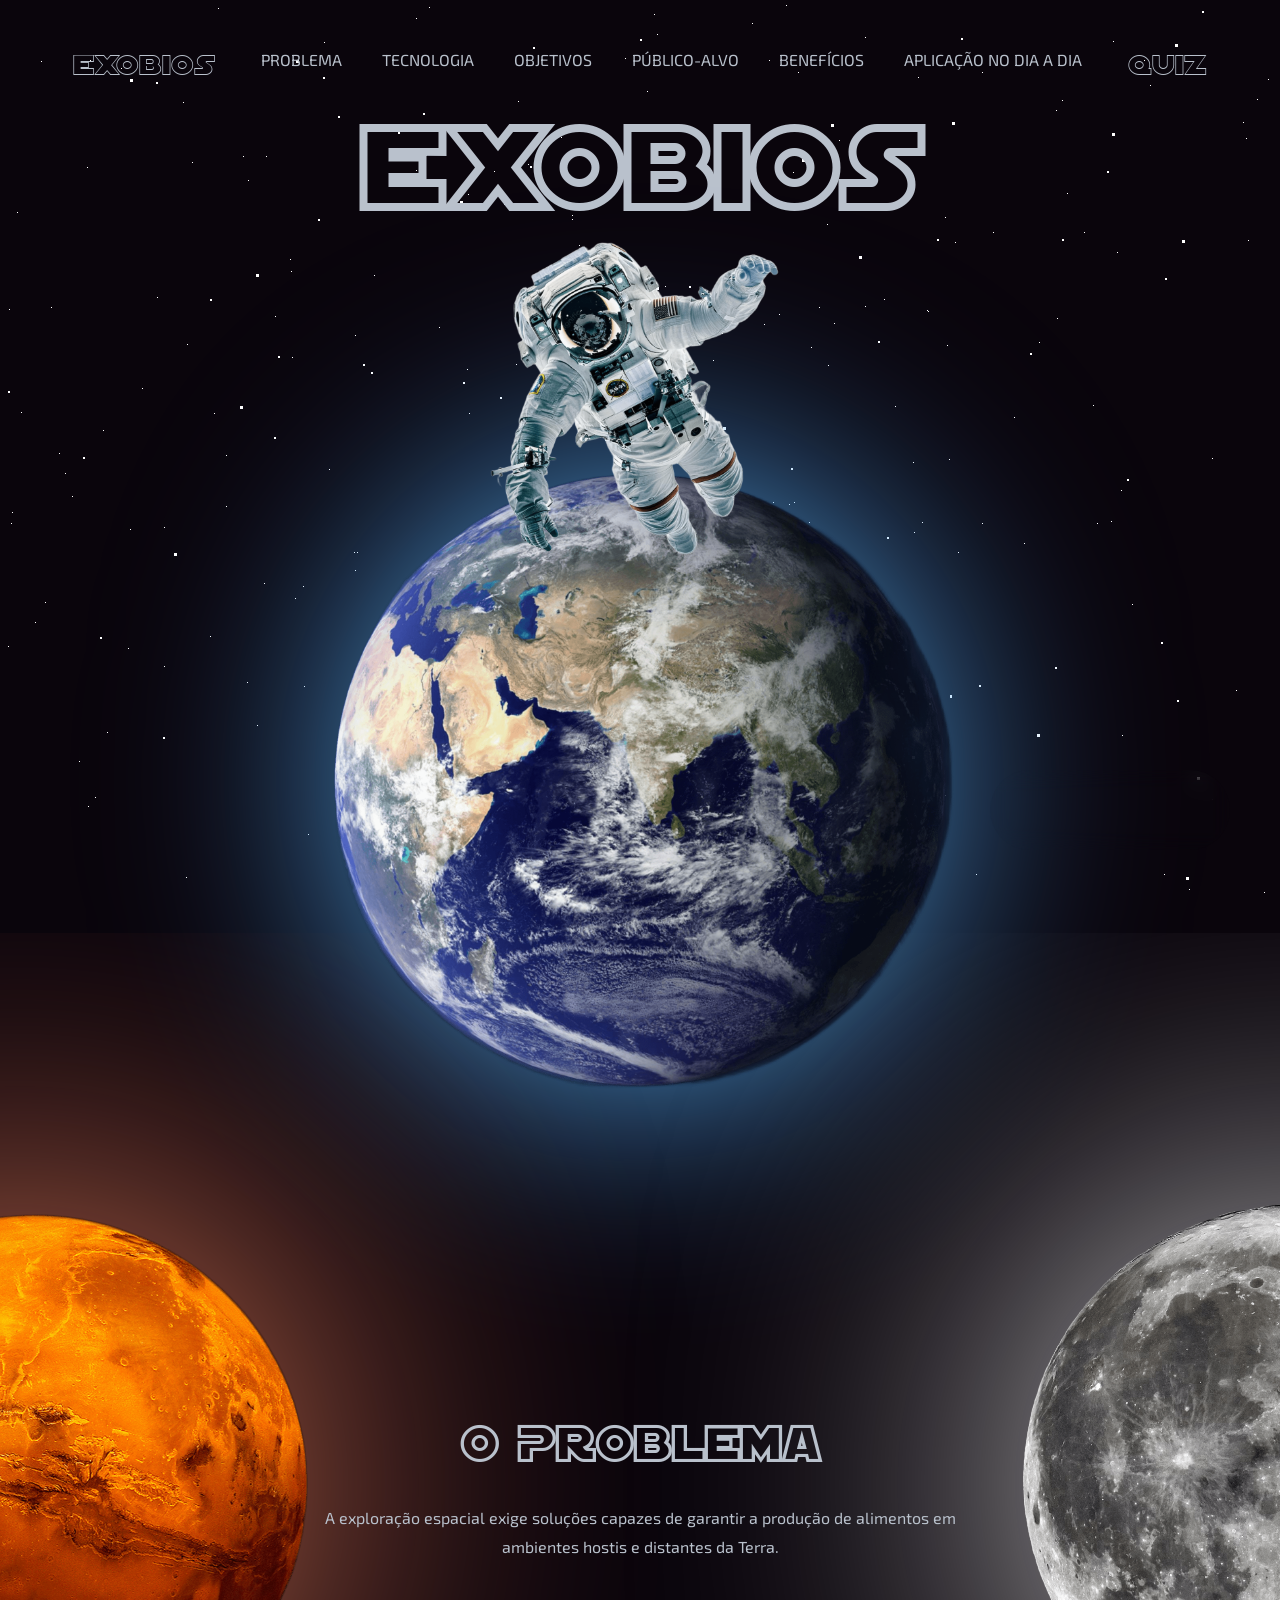
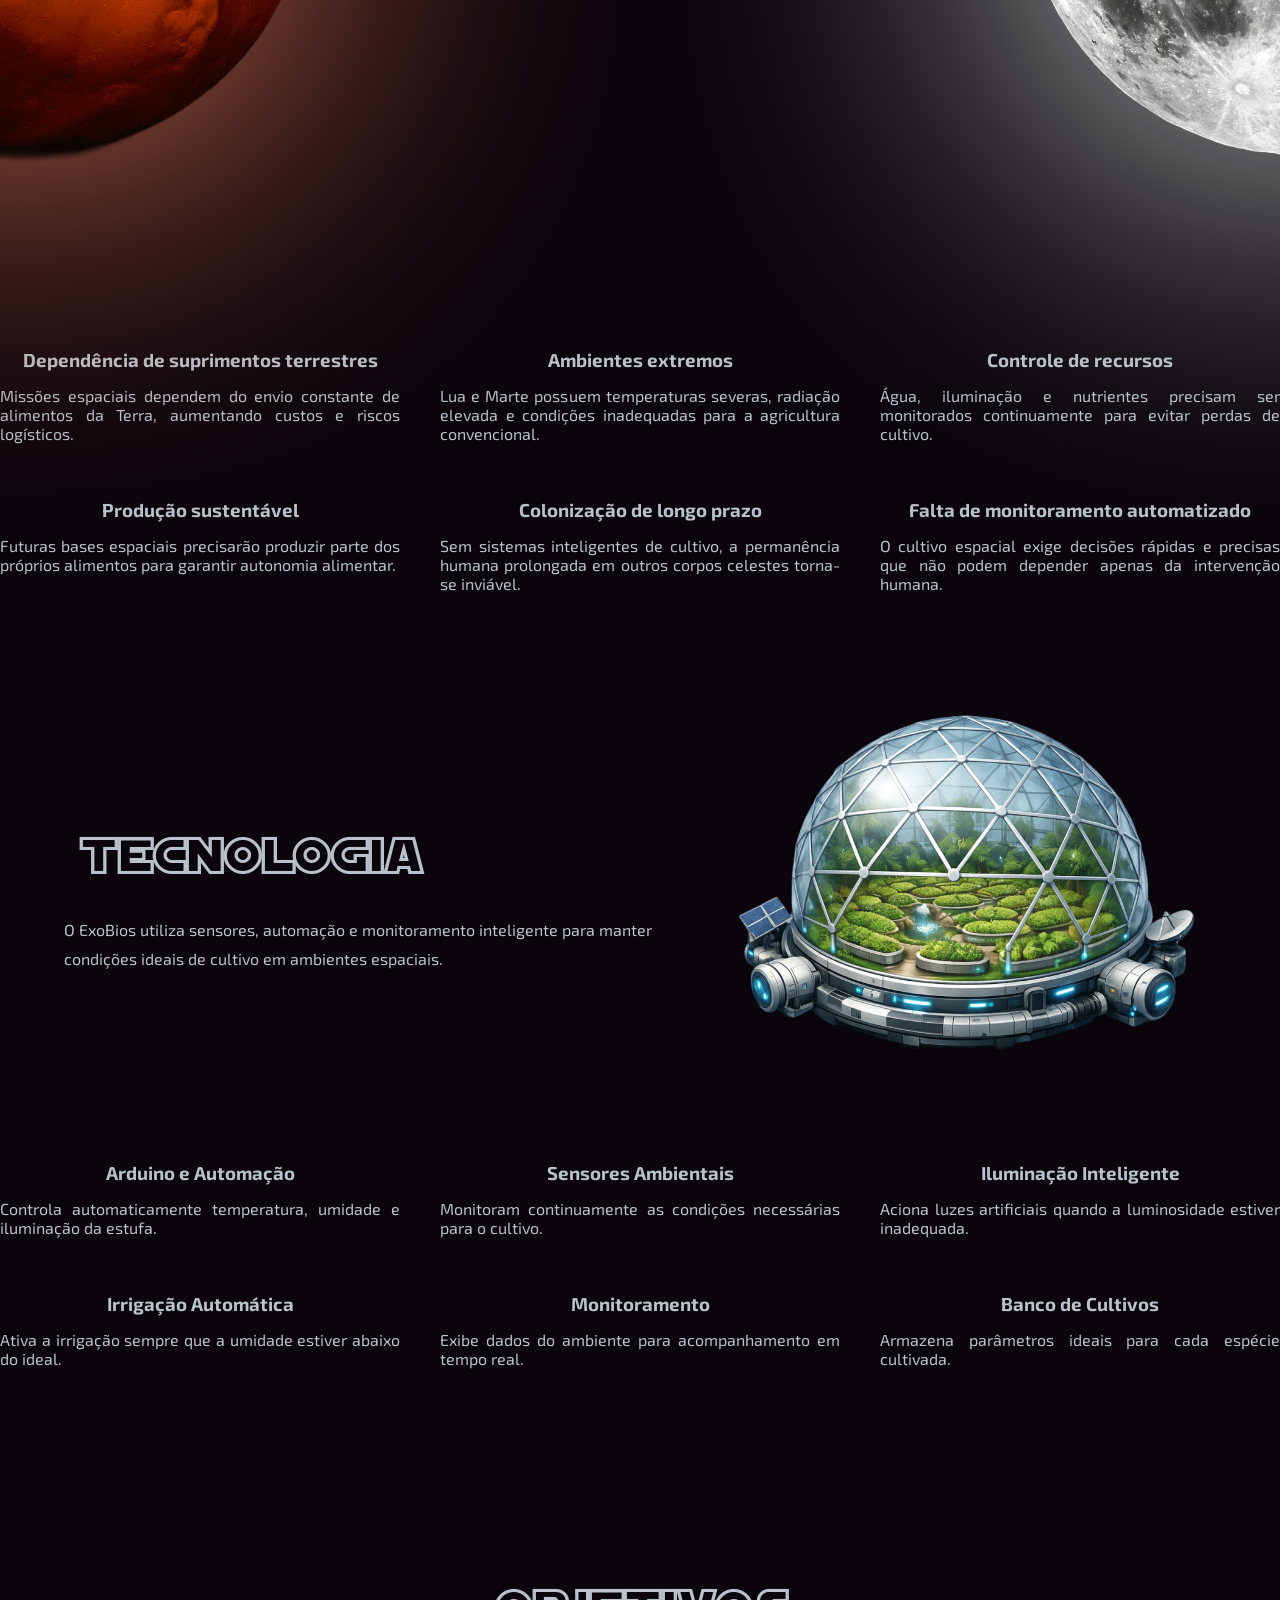
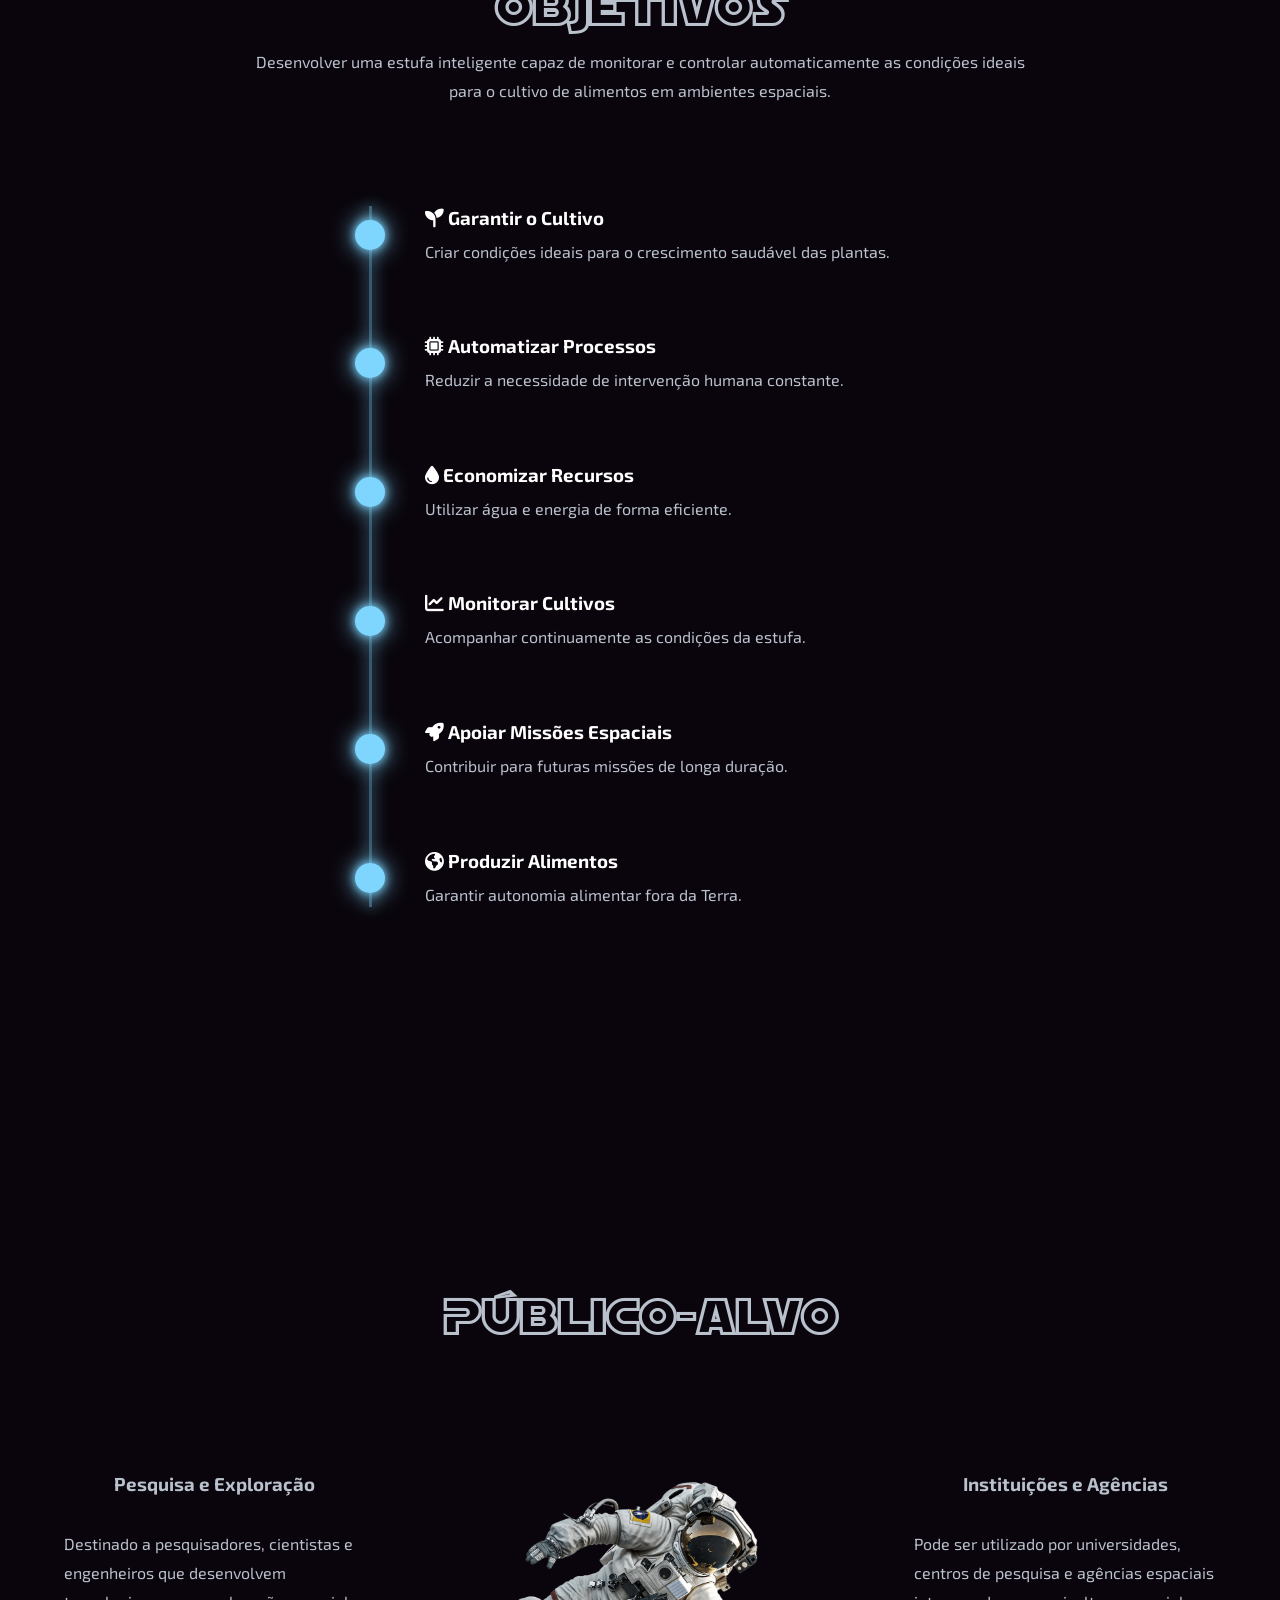
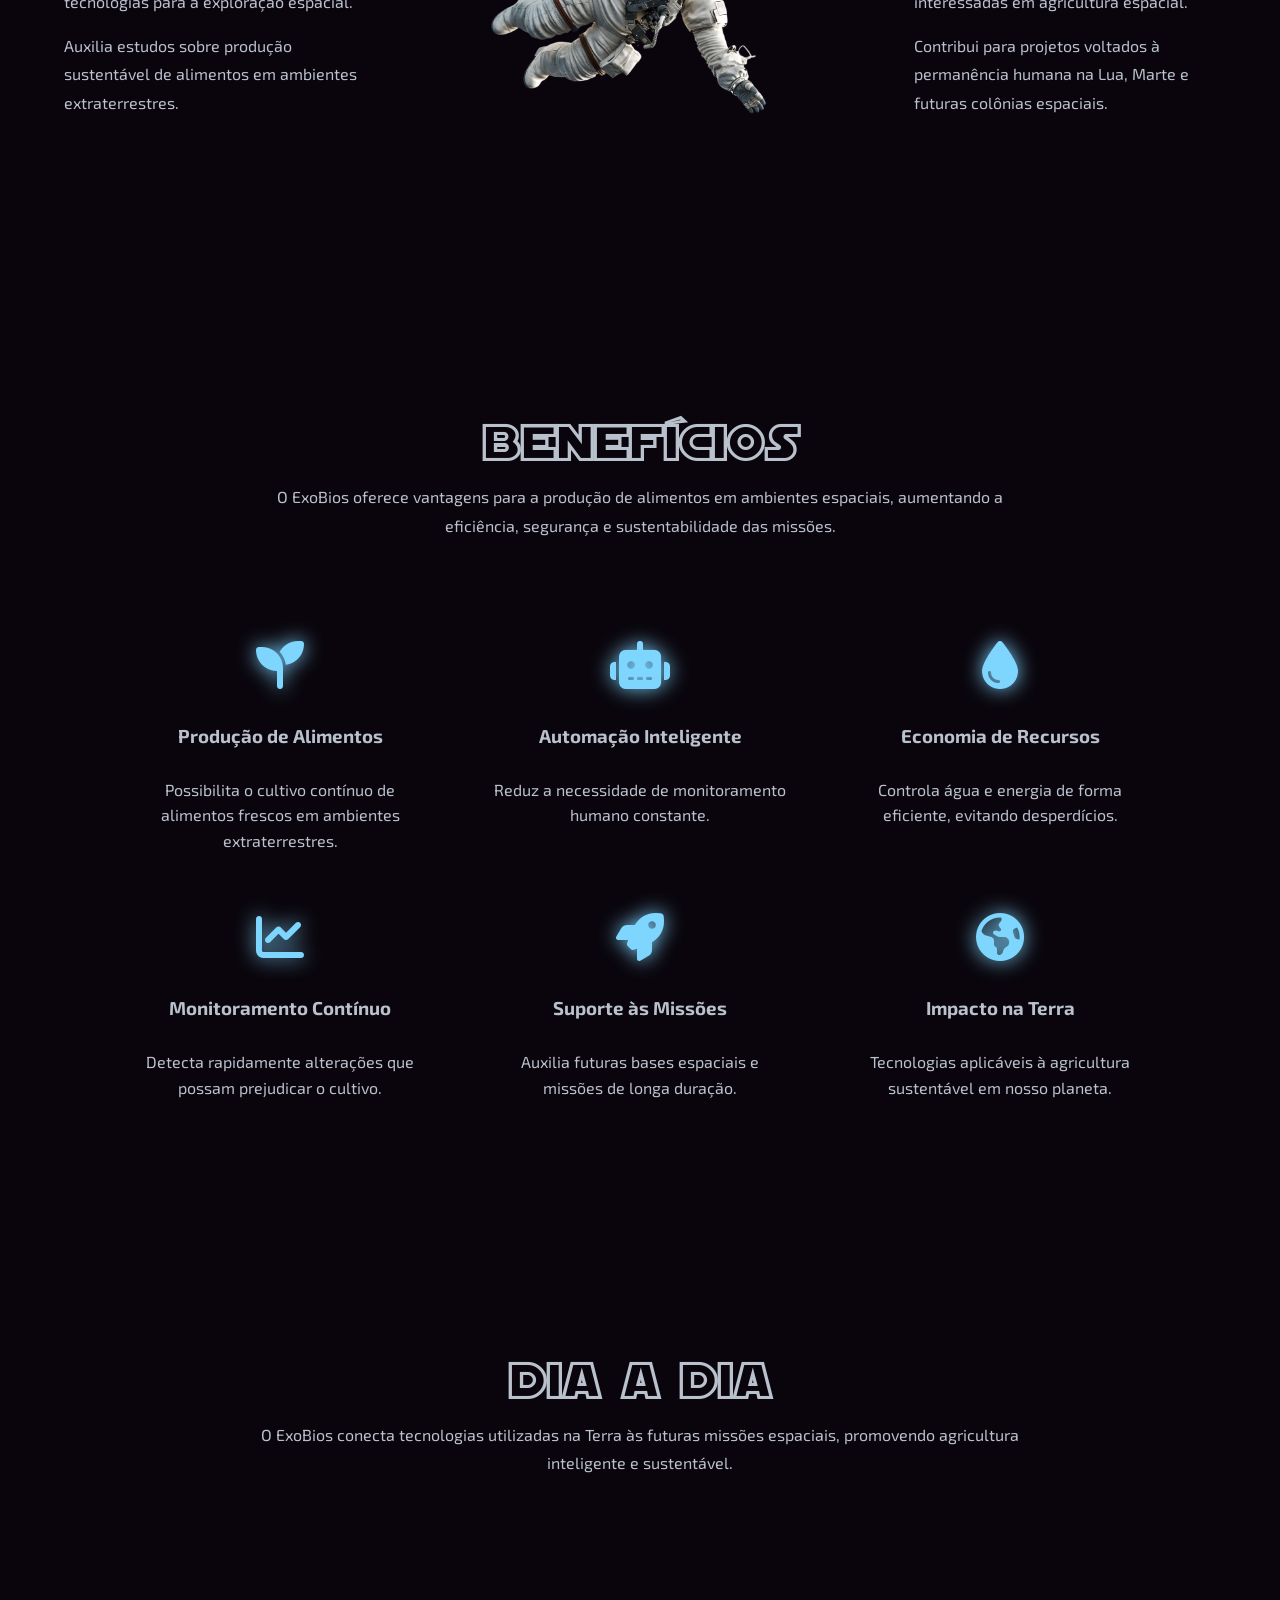
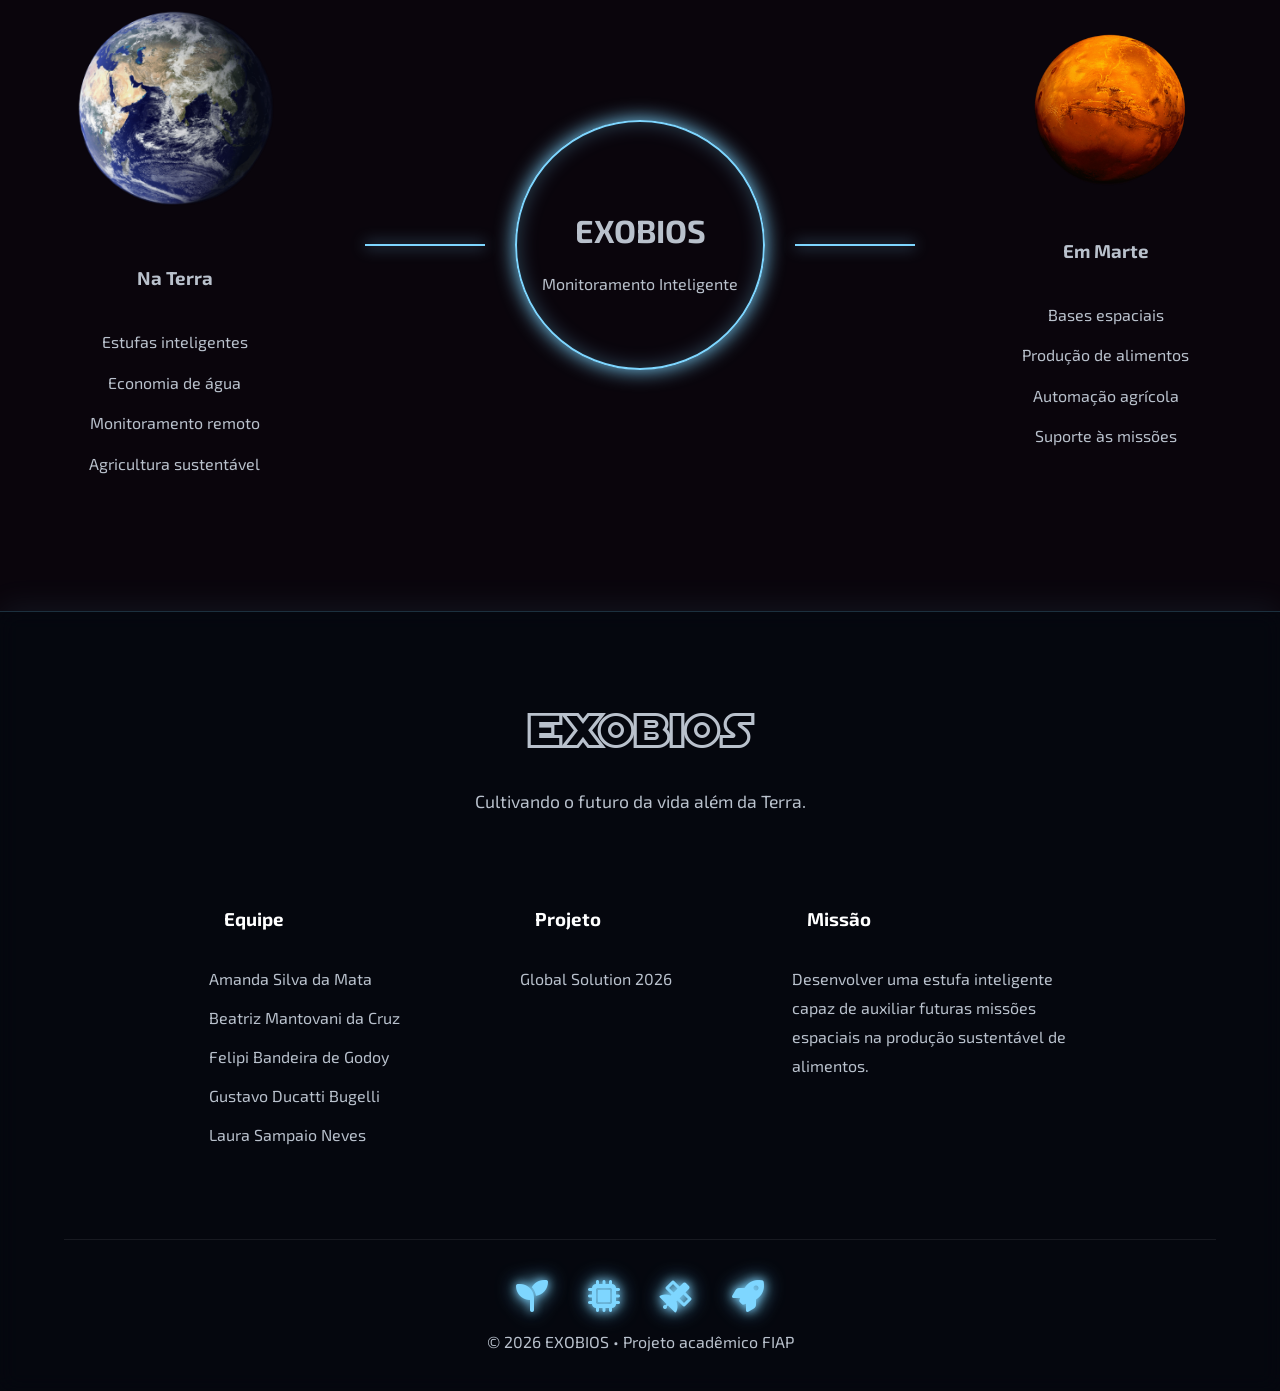
==== commit 9318ad73: "add: adicionado botoes pra trocar a cor do fundo" ====
--- a/index.html
+++ b/index.html
@@ -4,6 +4,7 @@
     <meta charset="UTF-8">
     <meta name="viewport" content="width=device-width, initial-scale=1.0">
     <link rel="stylesheet" href="src/style/style.css">
+    <link rel="stylesheet" href="src/style/fundo.css">
     <link rel="preconnect" href="https://fonts.googleapis.com">
     <link rel="preconnect" href="https://fonts.gstatic.com" crossorigin>
     <link href="https://fonts.googleapis.com/css2?family=Exo+2:ital,wght@0,100..900;1,100..900&family=Roboto:ital,wght@0,100..900;1,100..900&display=swap" rel="stylesheet">
@@ -334,8 +335,17 @@
                 </div>
             </div>
         </section>
+
+        <section id="modo-fundo">
+            
+            <button class="cor cor1" onclick="trocar('#0A050C')"><img src="./src/assets/imgs/noite.png" alt="Icone lua"></button>
+            <button class="cor cor2" onclick="trocar('#006e9d')"><img src="./src/assets/imgs/sol.png" alt="Icone Sol"></button>
+            <button class="cor cor3" onclick="trocar('#3b1802')"><img src="./src/assets/imgs/marte-icon.png" alt="Icone Marte"></button>
+
+        </section>
+
     </main>
-        <footer class="footer-exobios">
+    <footer class="footer-exobios">
     <div class="footer-topo">
         <div class="footer-linha"></div>
         <h2 class="footer-logo">EXOBIOS</h2>
@@ -376,5 +386,7 @@
         </p>
     </div>
     </footer>
+
+    <script src="./src/js/fundo.js"></script>
 </body>
 </html>
--- a/src/style/style.css
+++ b/src/style/style.css
@@ -19,7 +19,7 @@
 }
 
 body{
-    background-color: var(--fundo-body);
+    background: var(--fundo-body);
     color: var(--texto);
     font-family: "Exo 2", sans-serif;
 }
@@ -604,8 +604,9 @@
 /* efeito de estrelas no fundo :) fim */
 
 header{
-    height: 200px;
+    /* height: 200px; */
     padding: 50px;
+    padding-bottom: 30px;
     font-family: "Exo 2", sans-serif;
 }
 
--- a/src/style/fundo.css
+++ b/src/style/fundo.css
@@ -0,0 +1,61 @@
+#modo-fundo{
+    position: fixed;
+    right: 50px;
+    bottom: 50px;
+    width: 240px;
+    height: 80px;
+    background-color: transparent;
+    backdrop-filter: blur(10px);
+    border: 1px solid #fff;
+    z-index: 9999;
+    display: flex;
+    justify-content: center;
+    align-items: center;
+    gap: 15px;
+    border-radius: 50px;
+    box-shadow: 0 0 10px rgba(255, 255, 255, 0.5);
+}
+
+#modo-fundo button{
+    width: 60px;
+    height: 60px;
+    background-color: transparent;
+    border: 1px solid #fff;
+    border-radius: 50%;
+    position: relative;
+    overflow: hidden;
+    z-index: 1;
+}
+
+#modo-fundo img{
+    width: 50%
+}
+
+
+#modo-fundo button::before {
+    content: '';
+    width: 0;
+    height: 60px;
+    border-radius: 50%;
+    position: absolute;
+    top: 0;
+    left: 0;
+    transition: .3s ease;
+    display: block;
+    z-index: 0;
+}
+
+
+#modo-fundo button:hover::before {
+    width: 60px;
+}
+
+#modo-fundo .cor1::before {
+    background-image: linear-gradient(45deg, #0A050C 0%, #020464 100%);
+}
+#modo-fundo .cor2::before {
+    background-image: linear-gradient(45deg, #006e9d 0%, #4db5e1 100%);
+}
+#modo-fundo .cor3::before {
+    background-image: linear-gradient(45deg, #3b1802 0%, #994009 100%);
+}
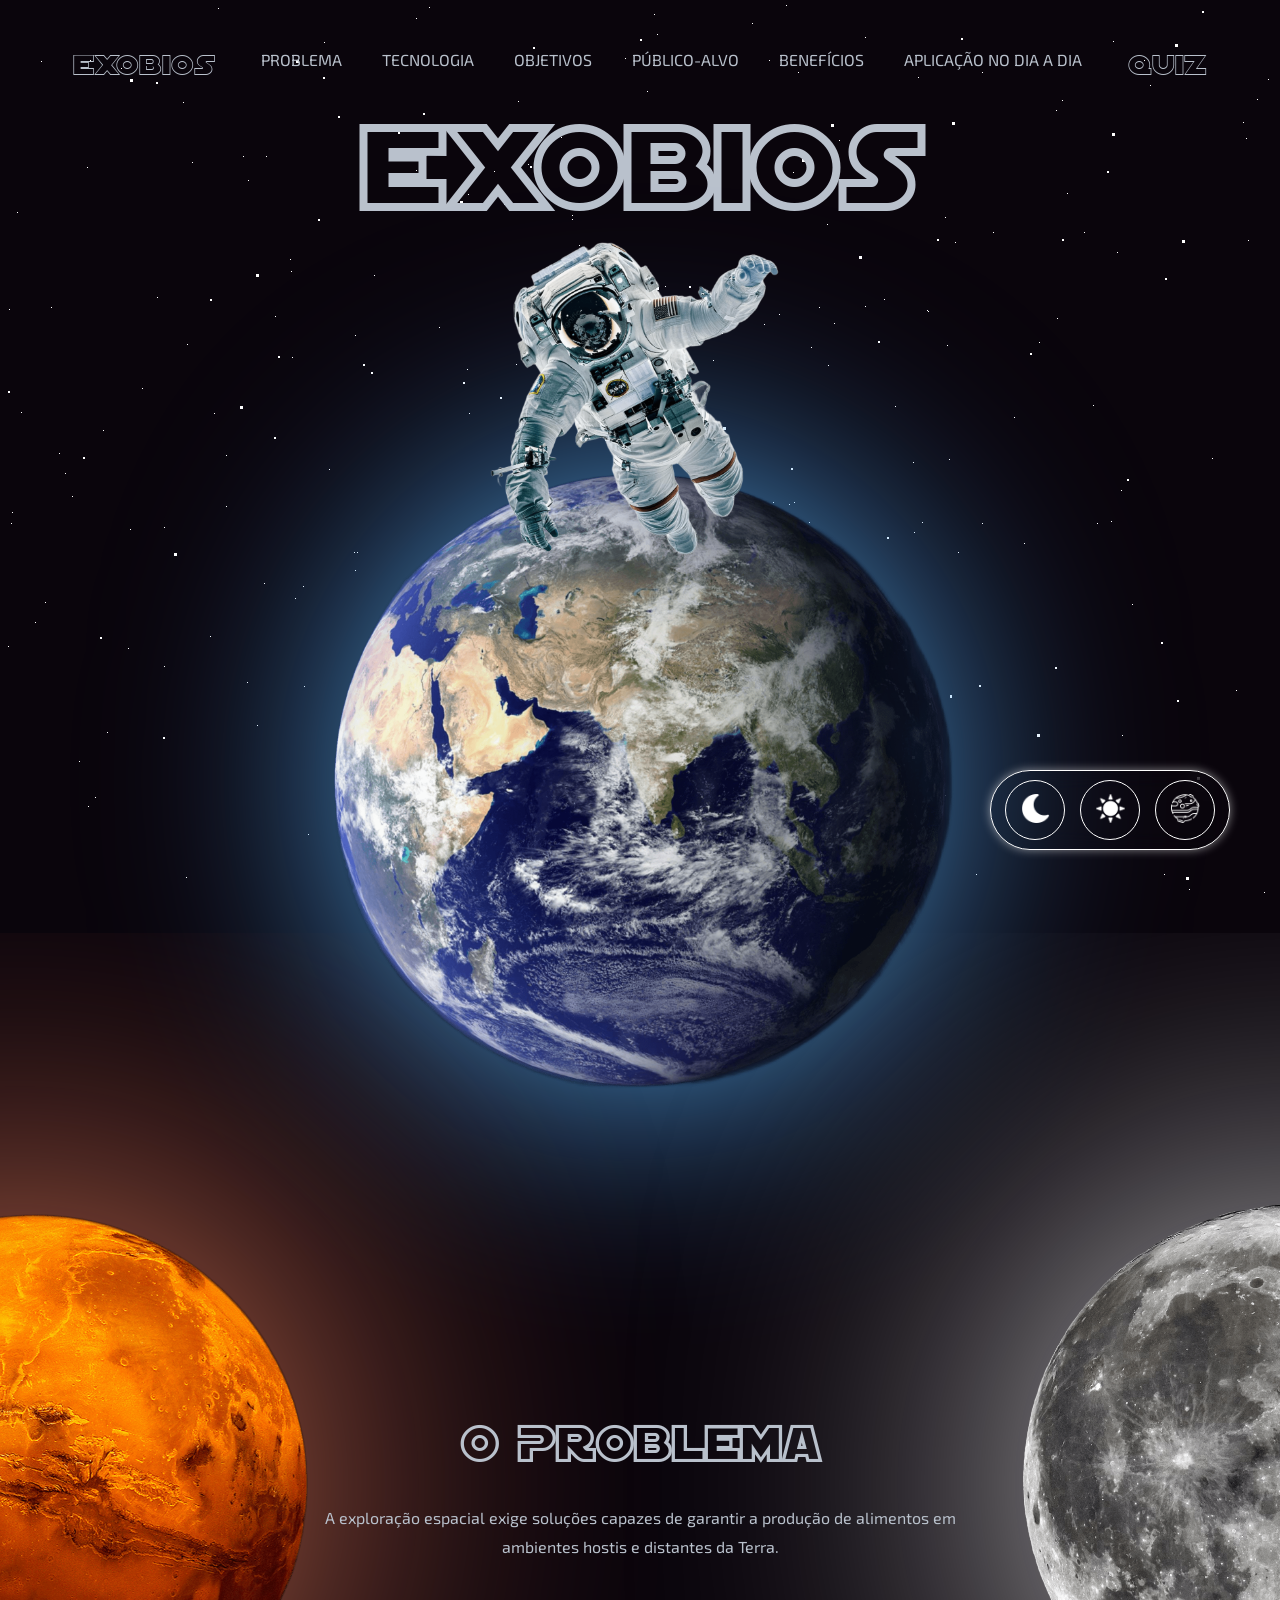
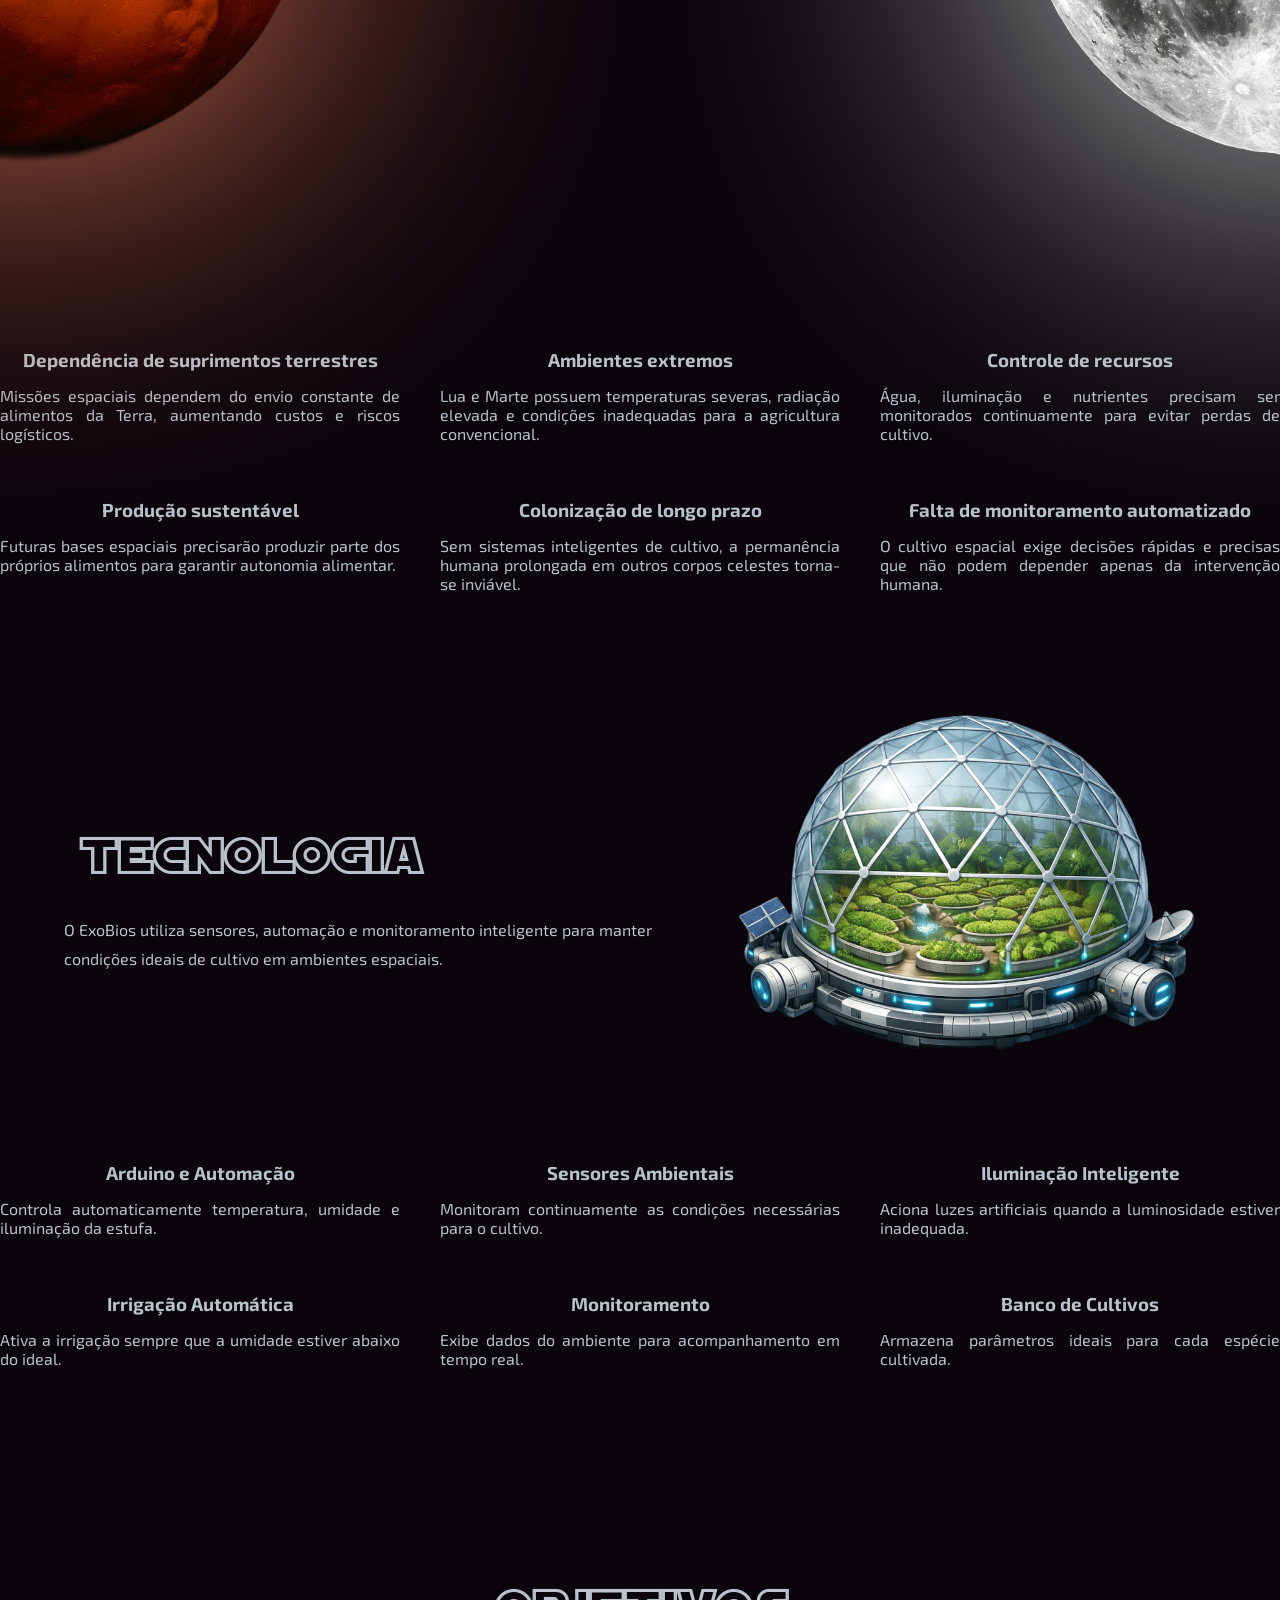
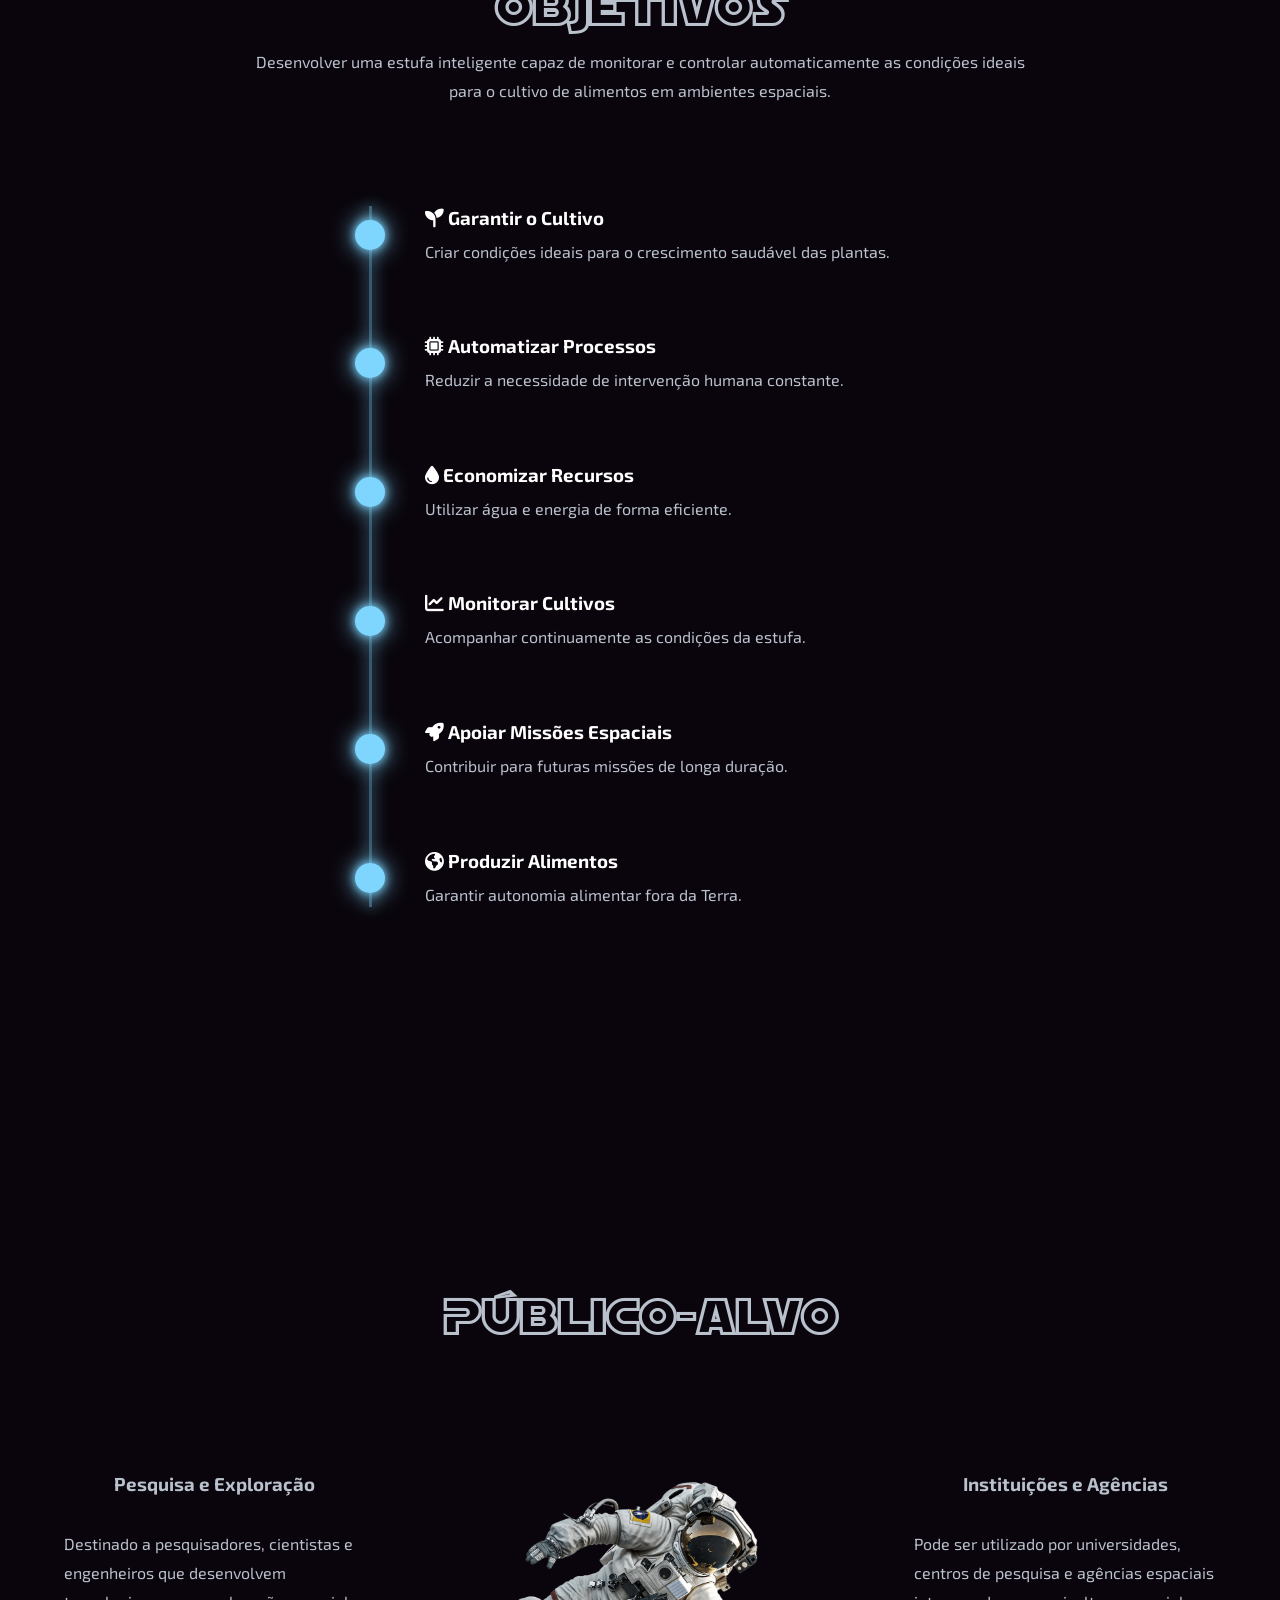
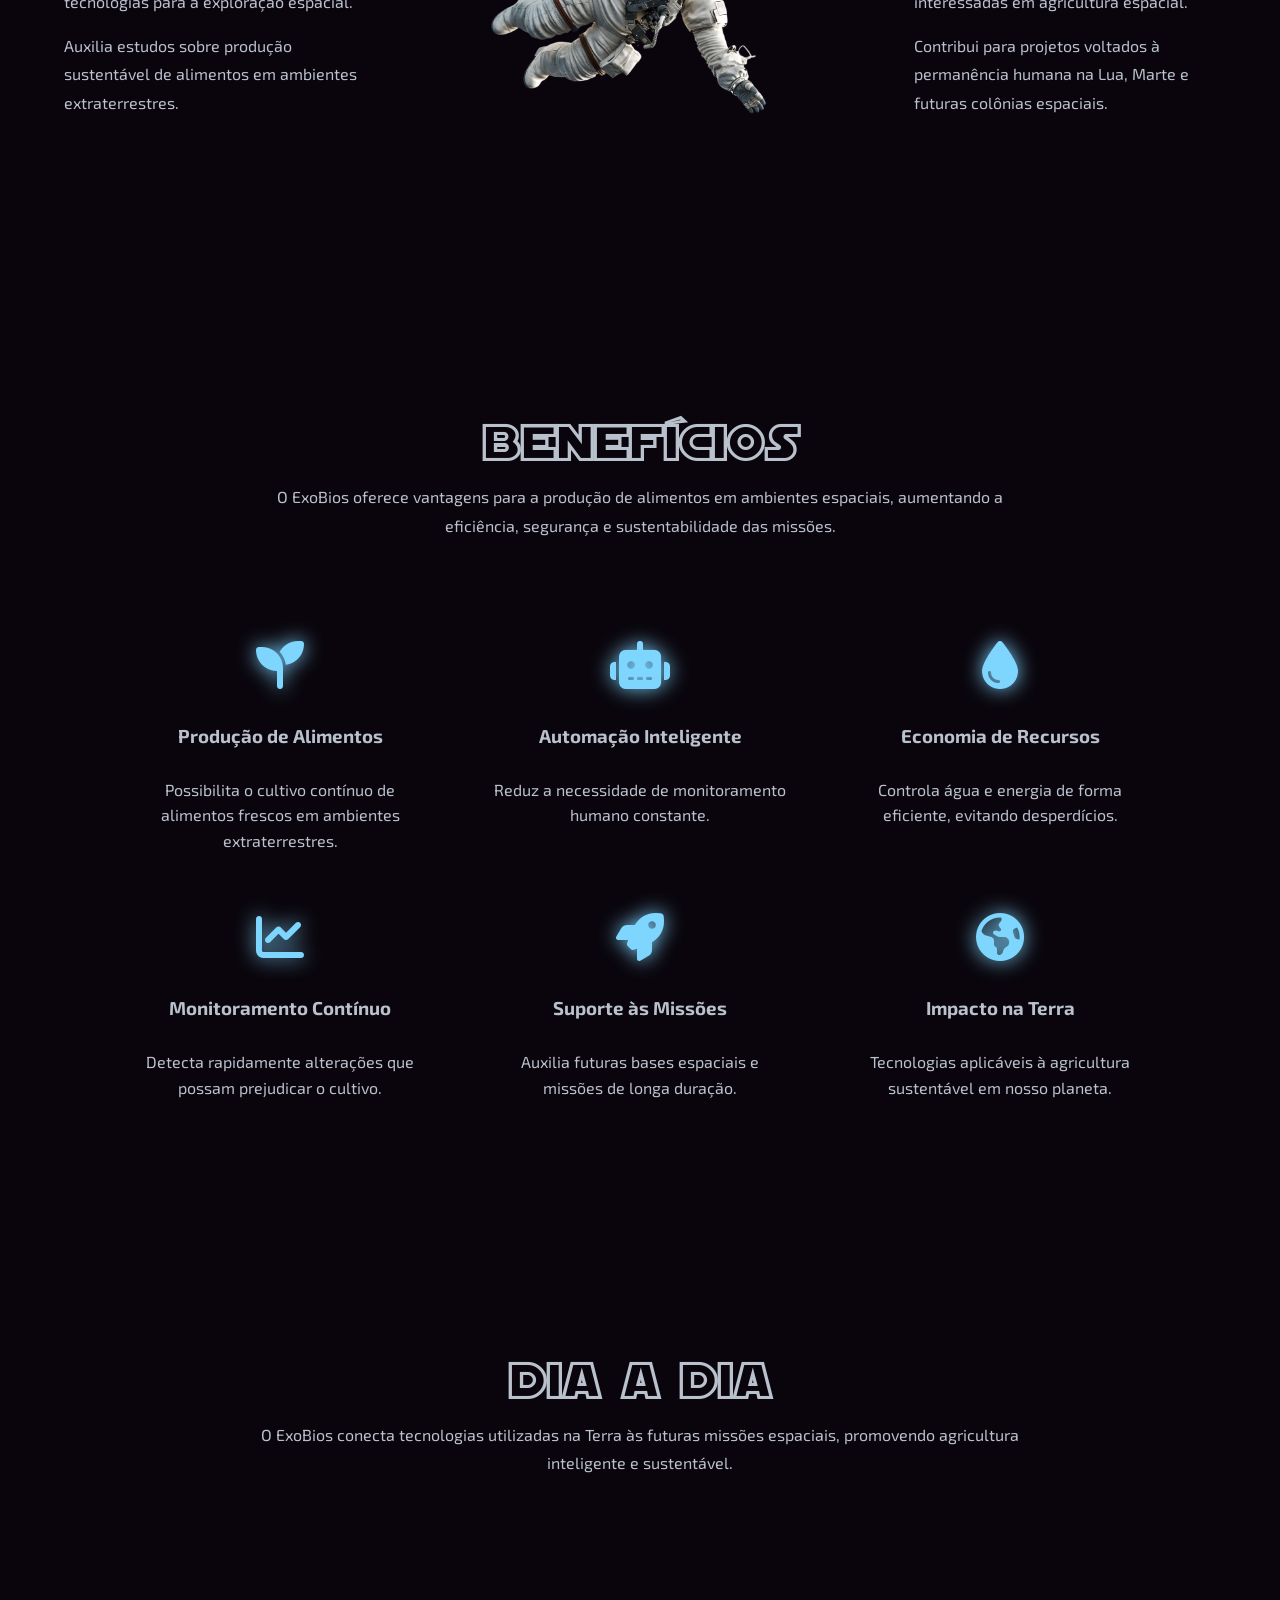
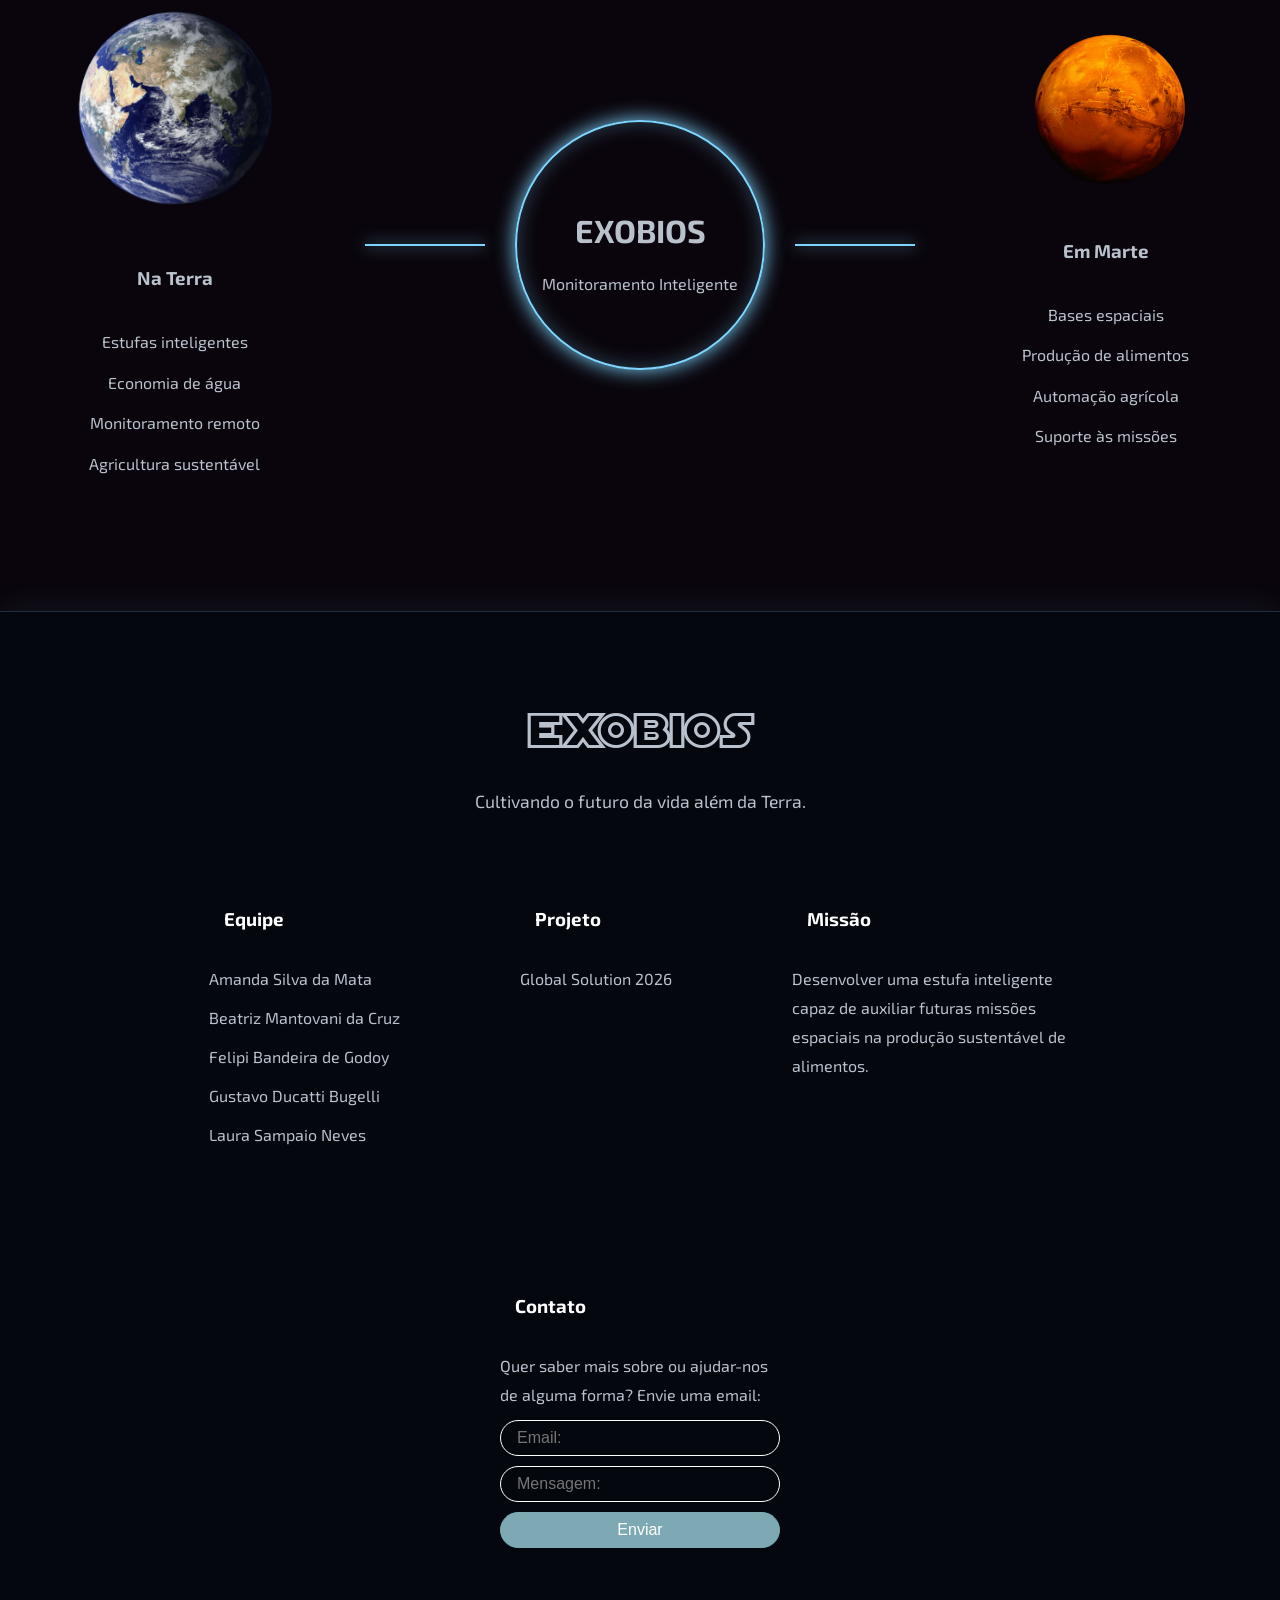
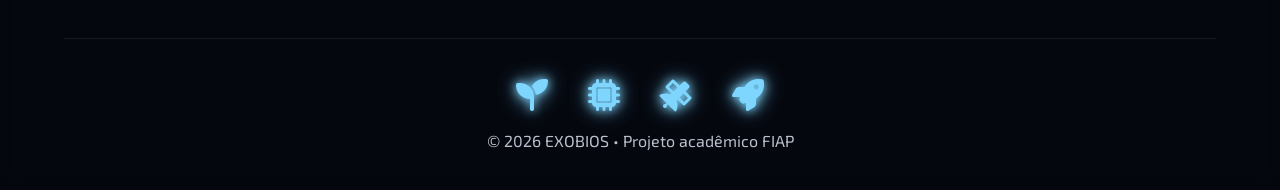
==== commit 2bbfec27: "add: adicionando formulario de contato no footer" ====
--- a/index.html
+++ b/index.html
@@ -373,6 +373,17 @@
                 futuras missões espaciais na produção sustentável de alimentos.
             </p>
         </div>
+        <div class="footer-coluna">
+            <h3>Contato</h3>
+            <p>Quer saber mais sobre ou ajudar-nos de alguma forma? Envie uma email:</p>
+
+            <form class="form-contato">
+                <input type="email" placeholder="Email:" required>
+                <input type="text" placeholder="Mensagem: " required>
+                <button type="submit">Enviar</button>
+            </form>
+            
+        </div>
     </div>
     <div class="footer-base">
         <div class="footer-planetas">
@@ -388,5 +399,6 @@
     </footer>
 
     <script src="./src/js/fundo.js"></script>
+    <script src="./src/js/contato.js"></script>
 </body>
 </html>
--- a/src/style/style.css
+++ b/src/style/style.css
@@ -1167,6 +1167,42 @@
     margin-bottom: 10px;
 }
 
+.footer-coluna input{
+    background-color: transparent;
+    margin-bottom: 10px;
+    font-size: 1rem;
+    padding: 8px 16px;
+    border: 1px solid #fff;
+    border-radius: 20px;
+    color: #fff;
+    width: 100%;
+}
+
+.footer-coluna input:hover, .footer-coluna input:focus{
+    background-color: #fff;
+    color: #000;
+}
+
+.footer-coluna button{
+    background-color: #7ca9b3;
+    margin-bottom: 10px;
+    font-size: 1rem;
+    padding: 8px 16px;
+    border: 1px solid #7ca9b3;
+    border-radius: 20px;
+    color: #fff;
+    width: 100%;
+}
+
+.footer-coluna button:hover{
+    background-color: #477c87;
+}
+
+.footer-coluna button:active{
+    background-color: #0c3942;
+}
+
+
 .footer-base{
     text-align: center;
     border-top: 1px solid rgba(255,255,255,.08);
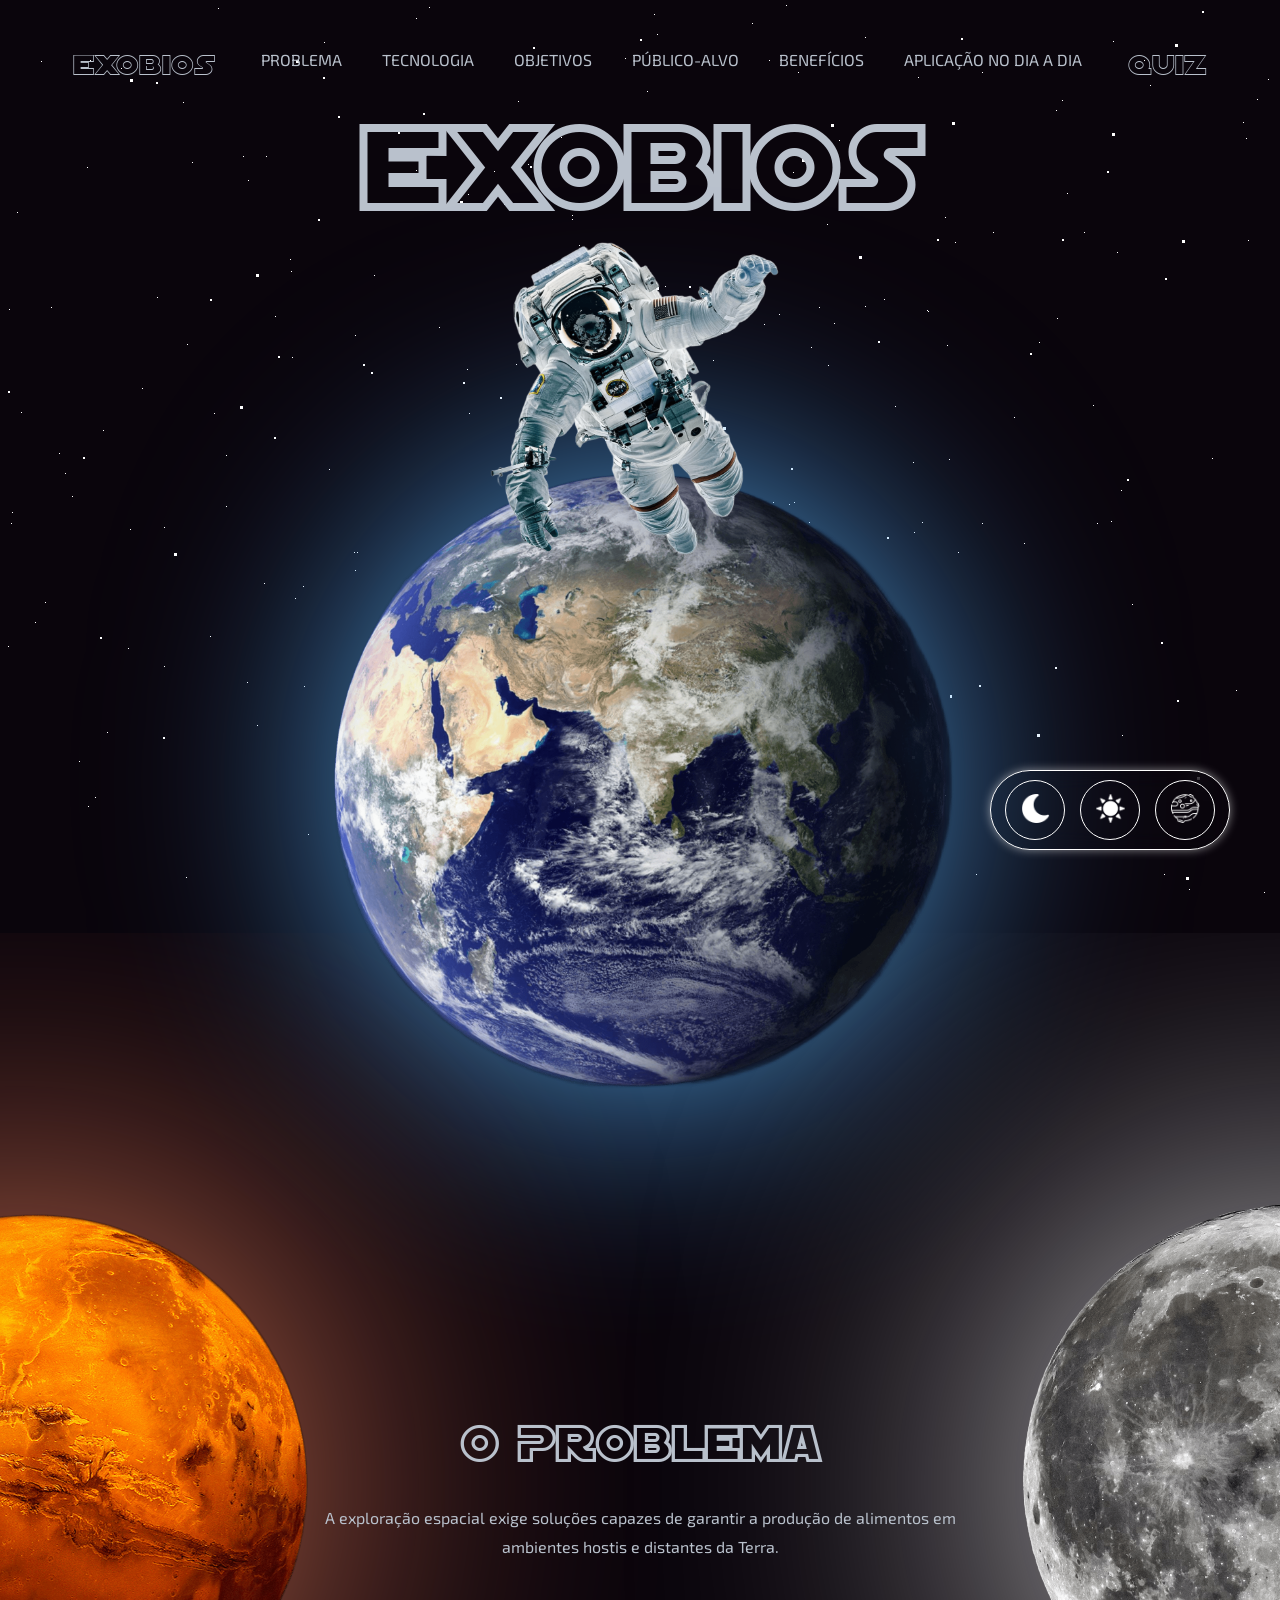
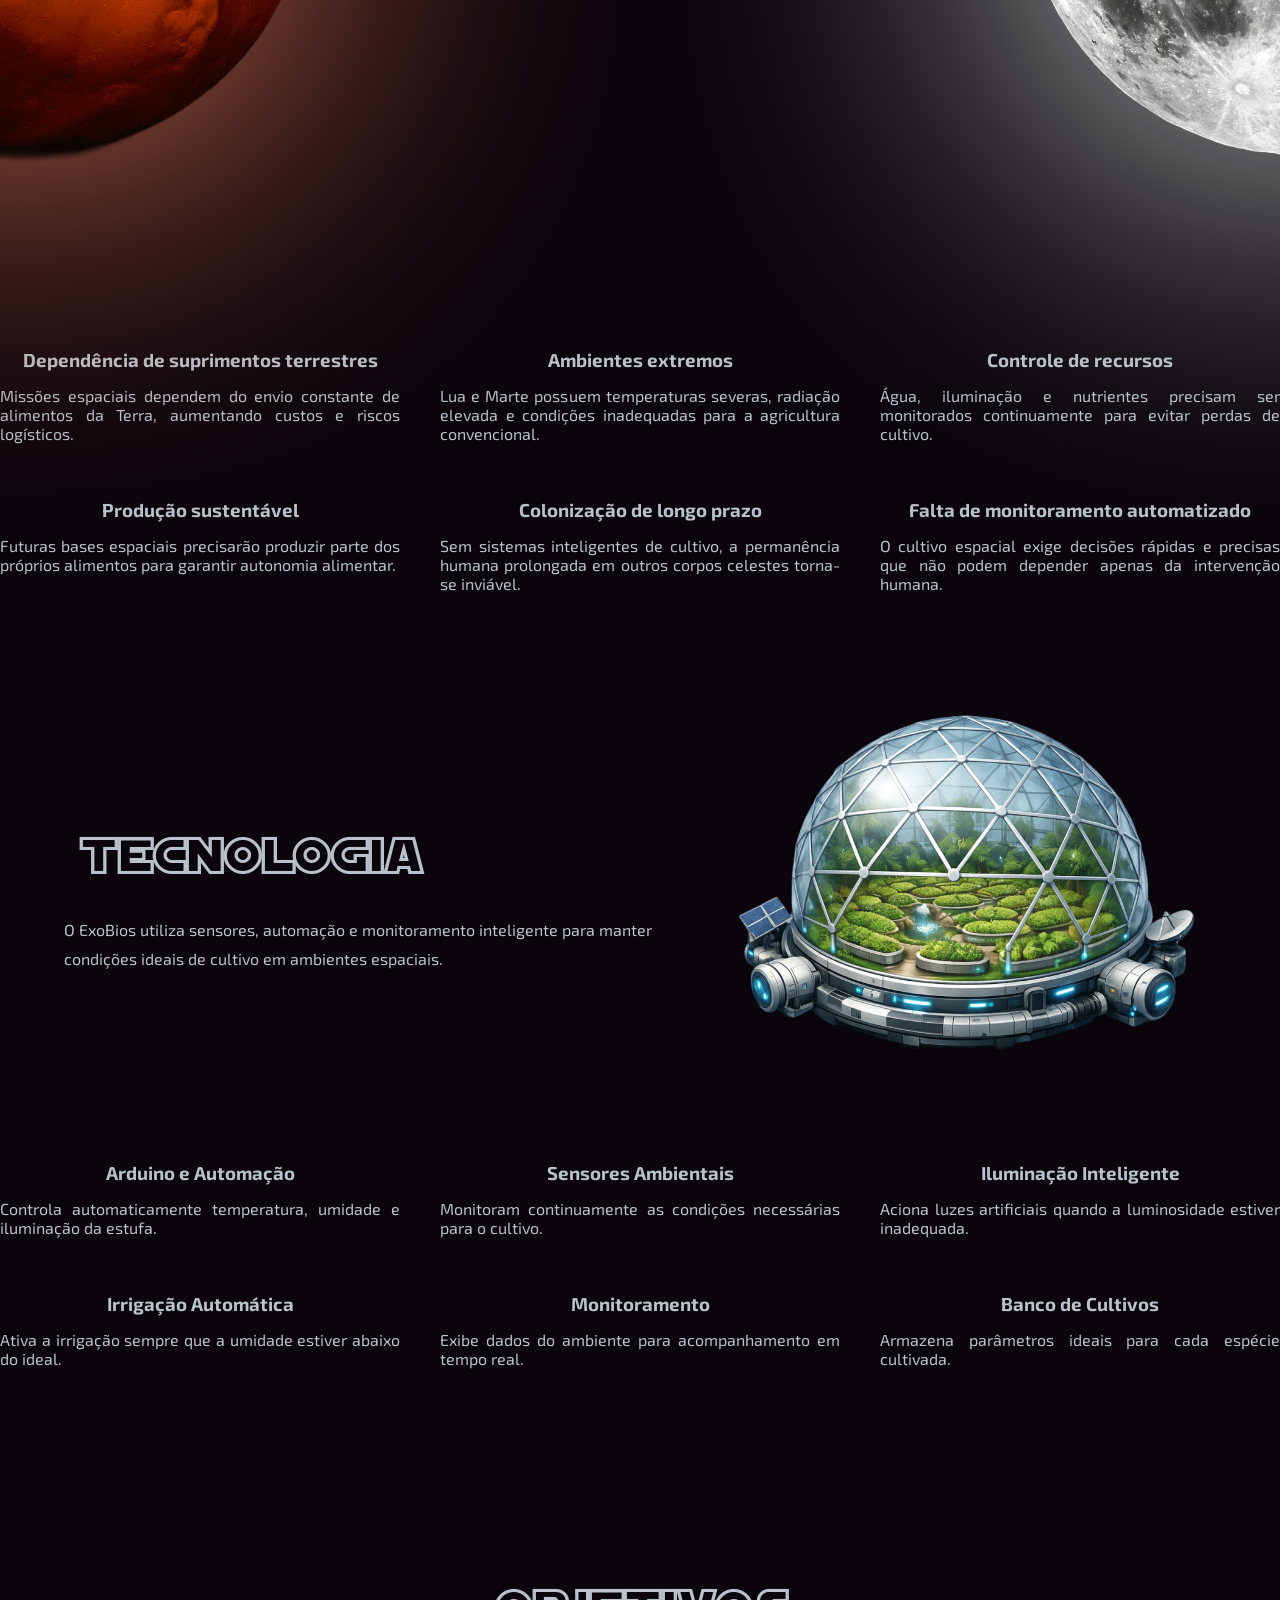
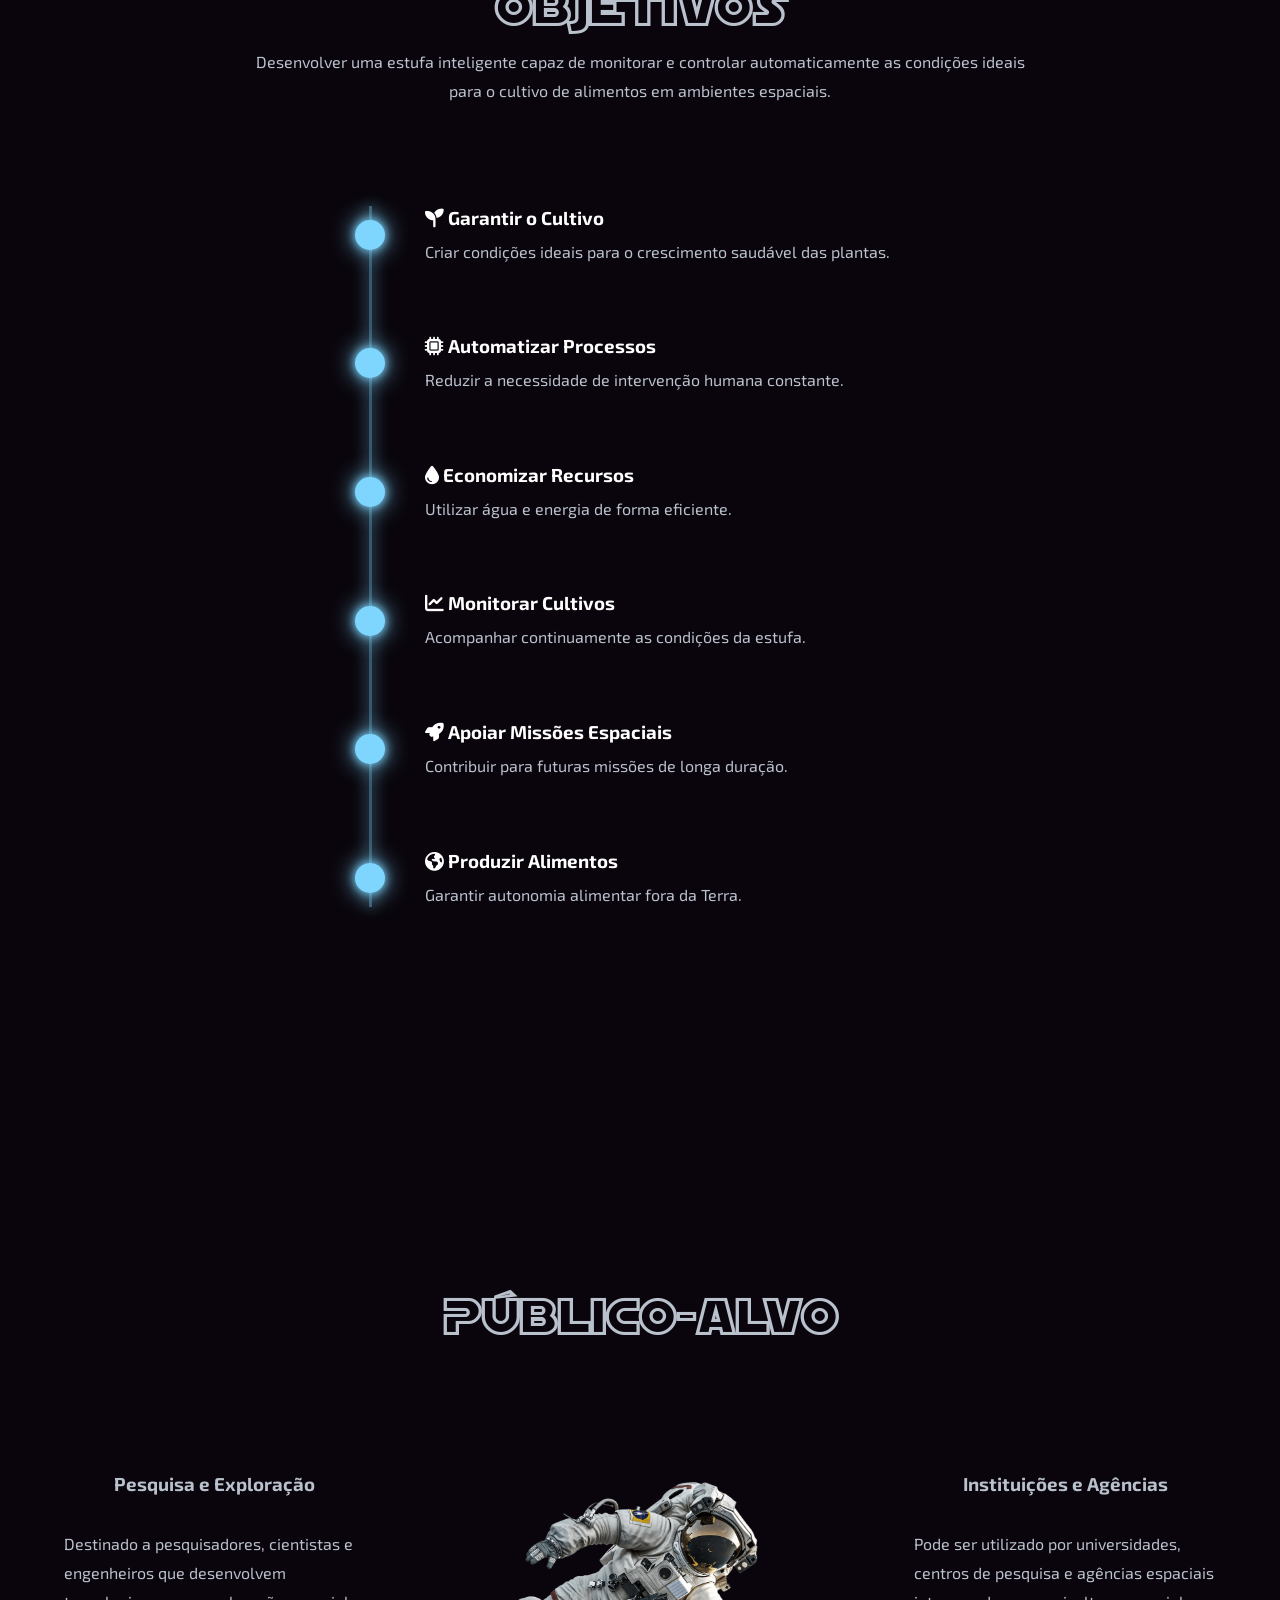
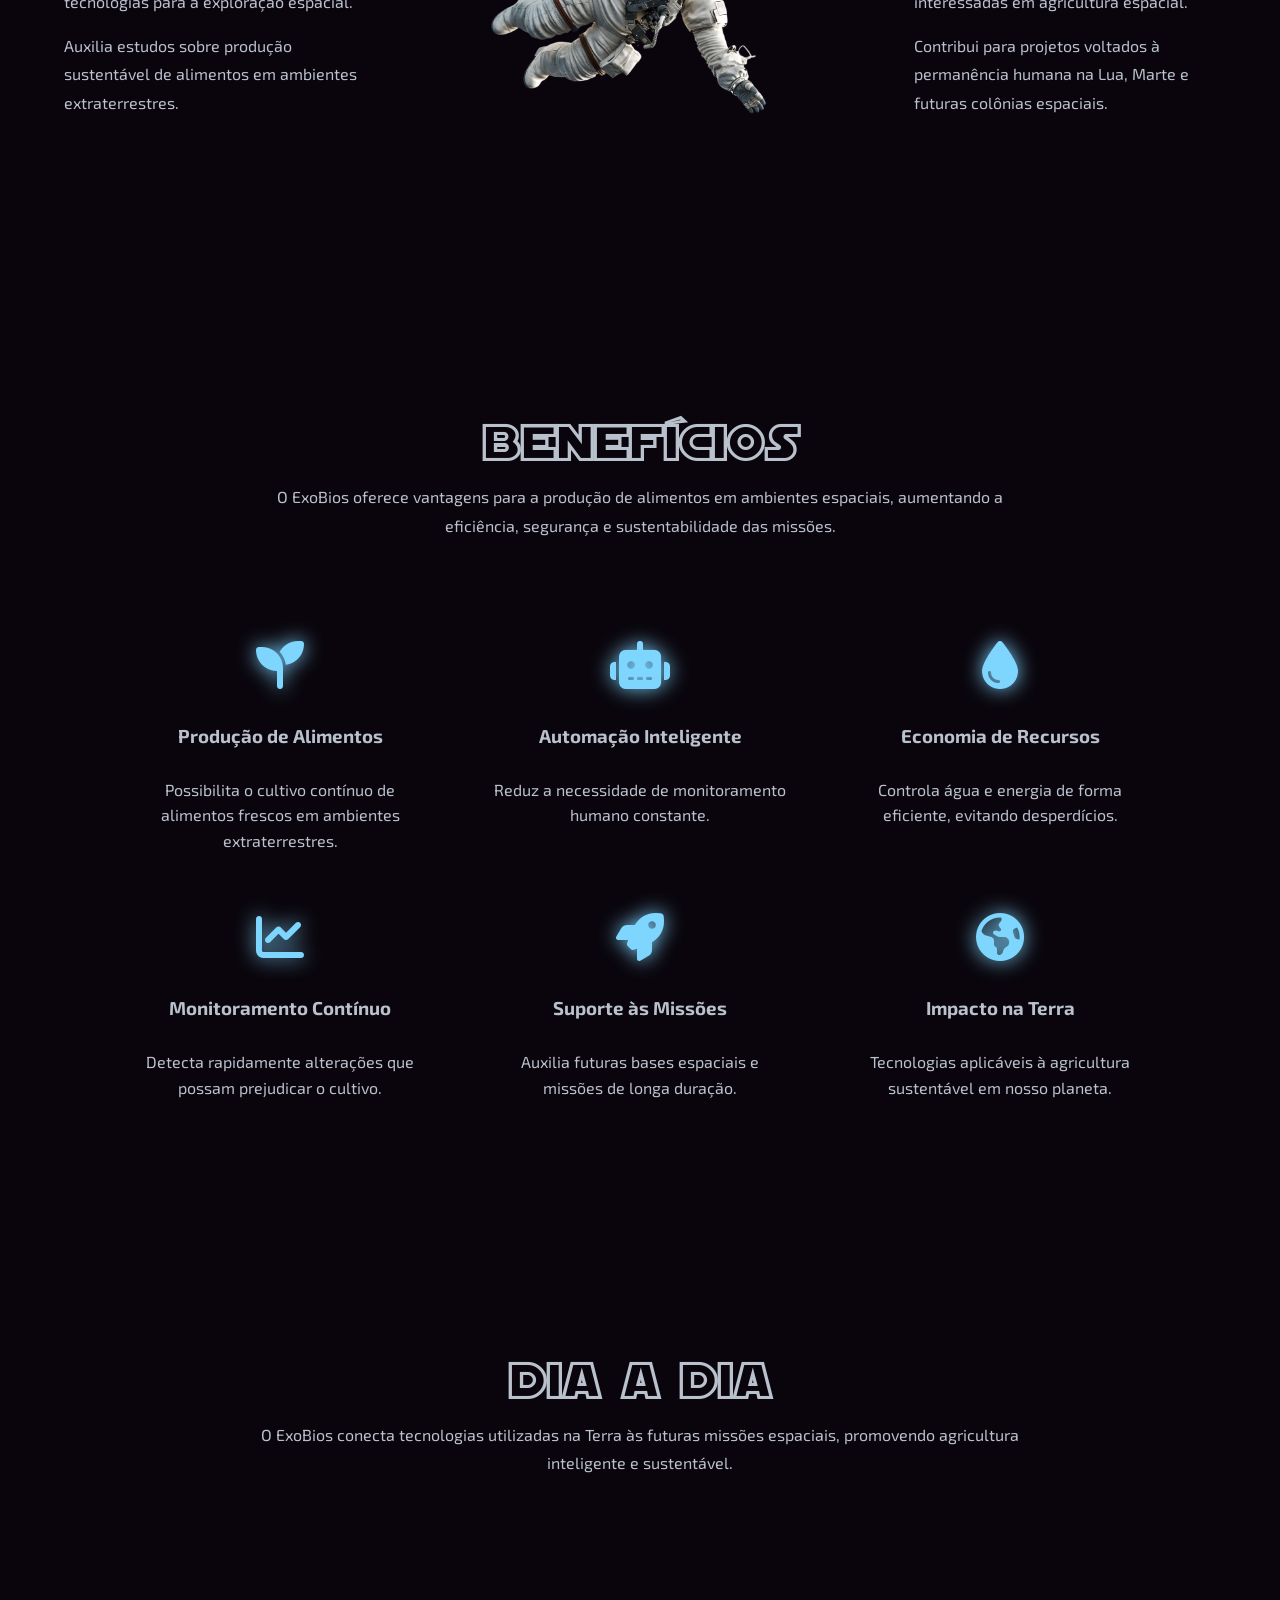
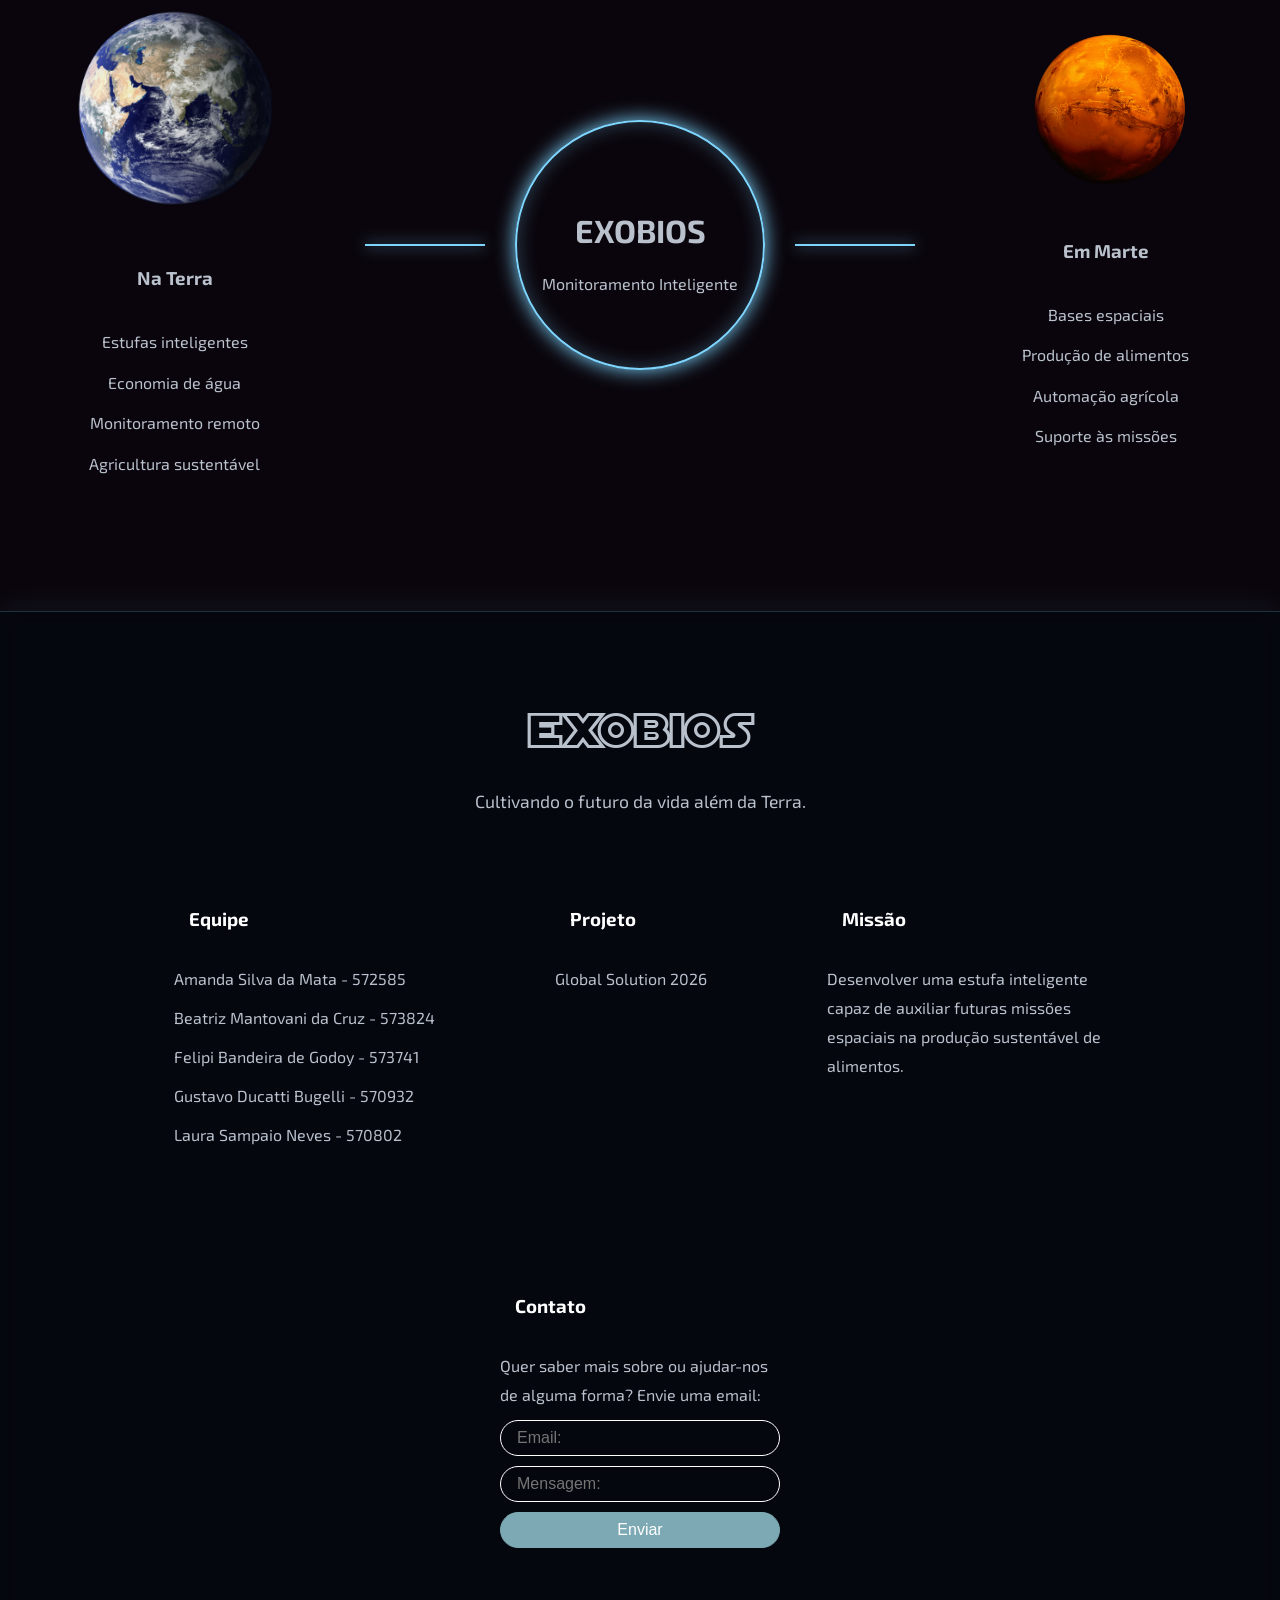
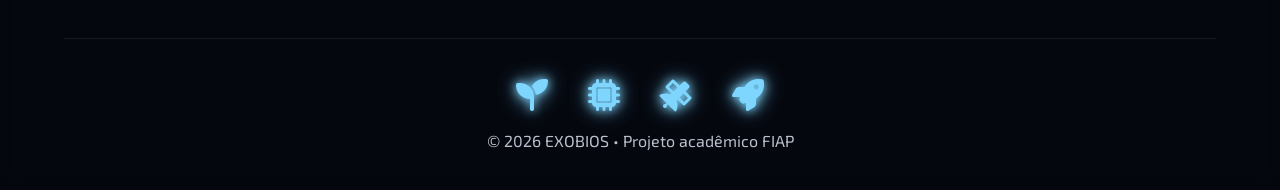
==== commit 1190a9f6: "Fix: adiciona RM ao nome no footer do index.html" ====
--- a/index.html
+++ b/index.html
@@ -356,11 +356,11 @@
     <div class="footer-conteudo">
         <div class="footer-coluna">
             <h3>Equipe</h3>
-            <p>Amanda Silva da Mata</p>
-            <p>Beatriz Mantovani da Cruz</p>
-            <p>Felipi Bandeira de Godoy</p>
-            <p>Gustavo Ducatti Bugelli</p>
-            <p>Laura Sampaio Neves</p>
+            <p>Amanda Silva da Mata - 572585</p>
+            <p>Beatriz Mantovani da Cruz - 573824</p>
+            <p>Felipi Bandeira de Godoy - 573741</p>
+            <p>Gustavo Ducatti Bugelli - 570932</p>
+            <p>Laura Sampaio Neves - 570802</p>
         </div>
         <div class="footer-coluna">
             <h3>Projeto</h3>
@@ -401,4 +401,4 @@
     <script src="./src/js/fundo.js"></script>
     <script src="./src/js/contato.js"></script>
 </body>
-</html>+</html>
